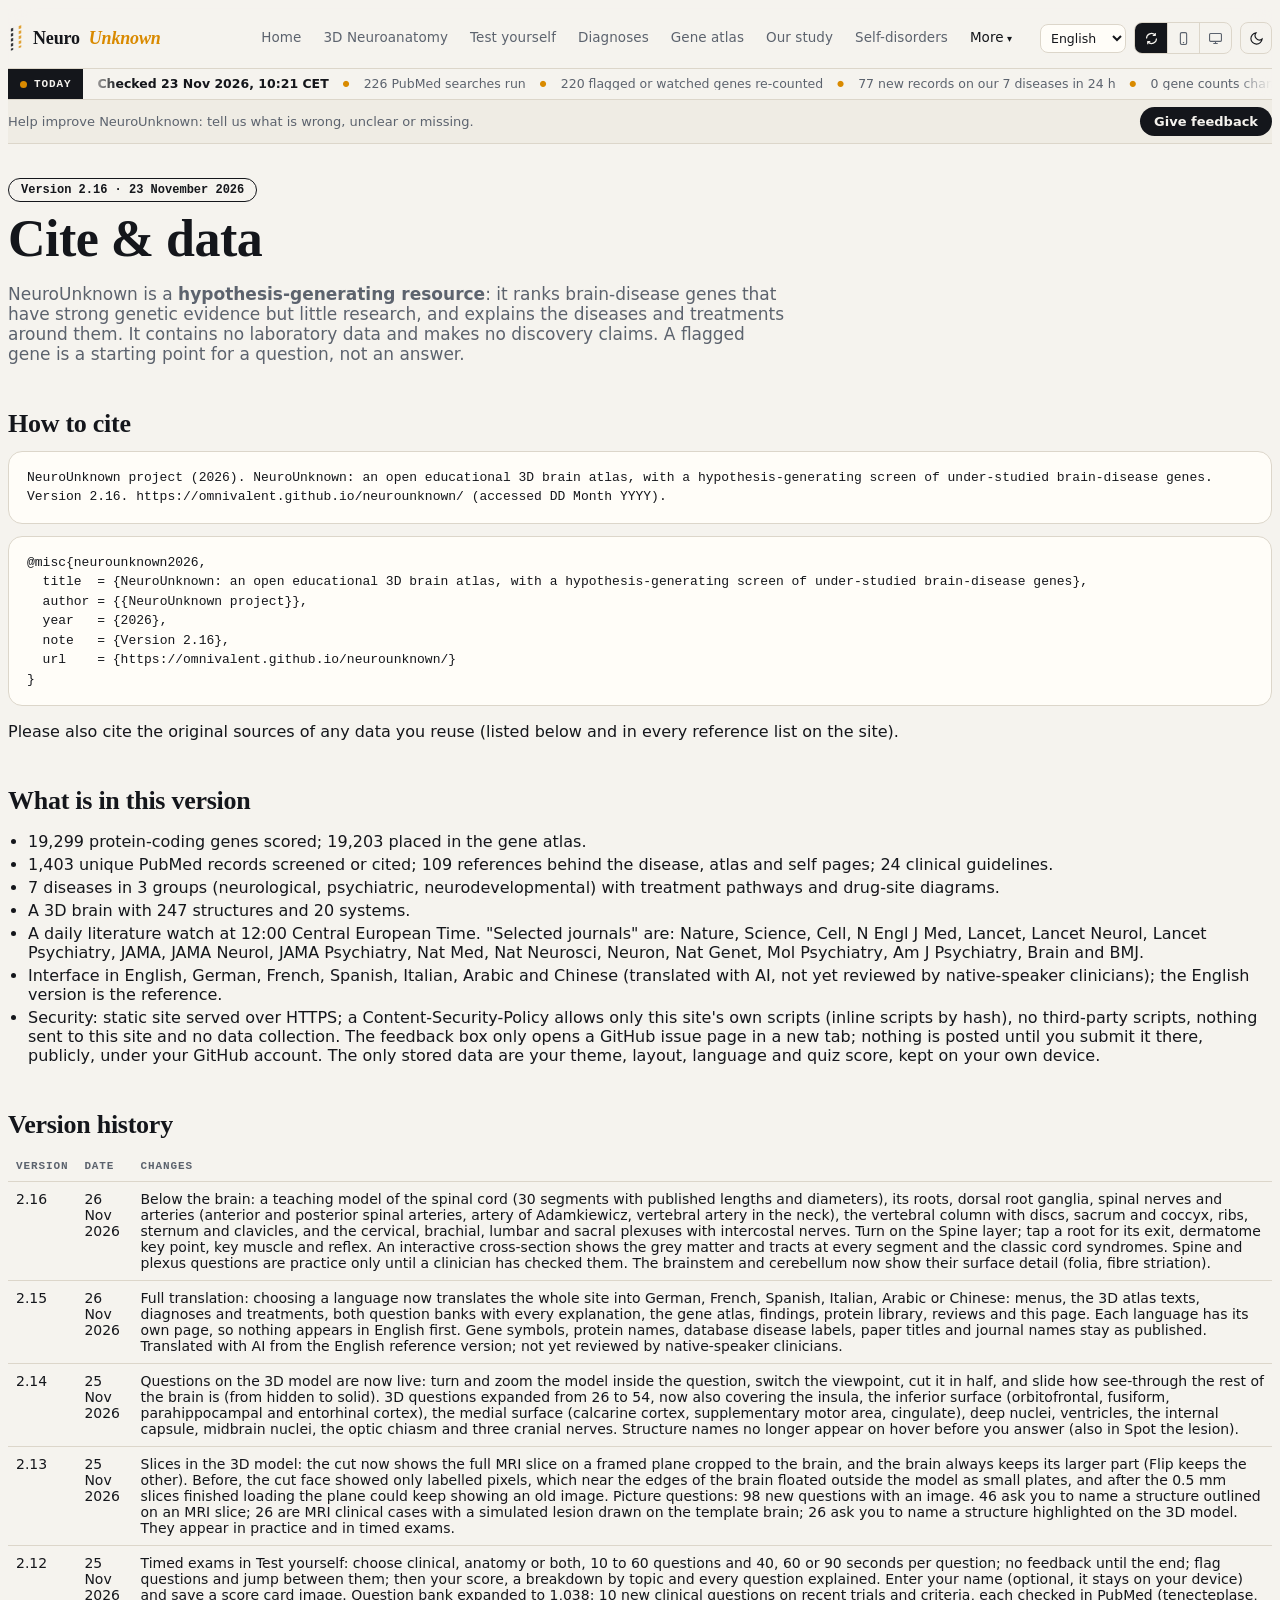
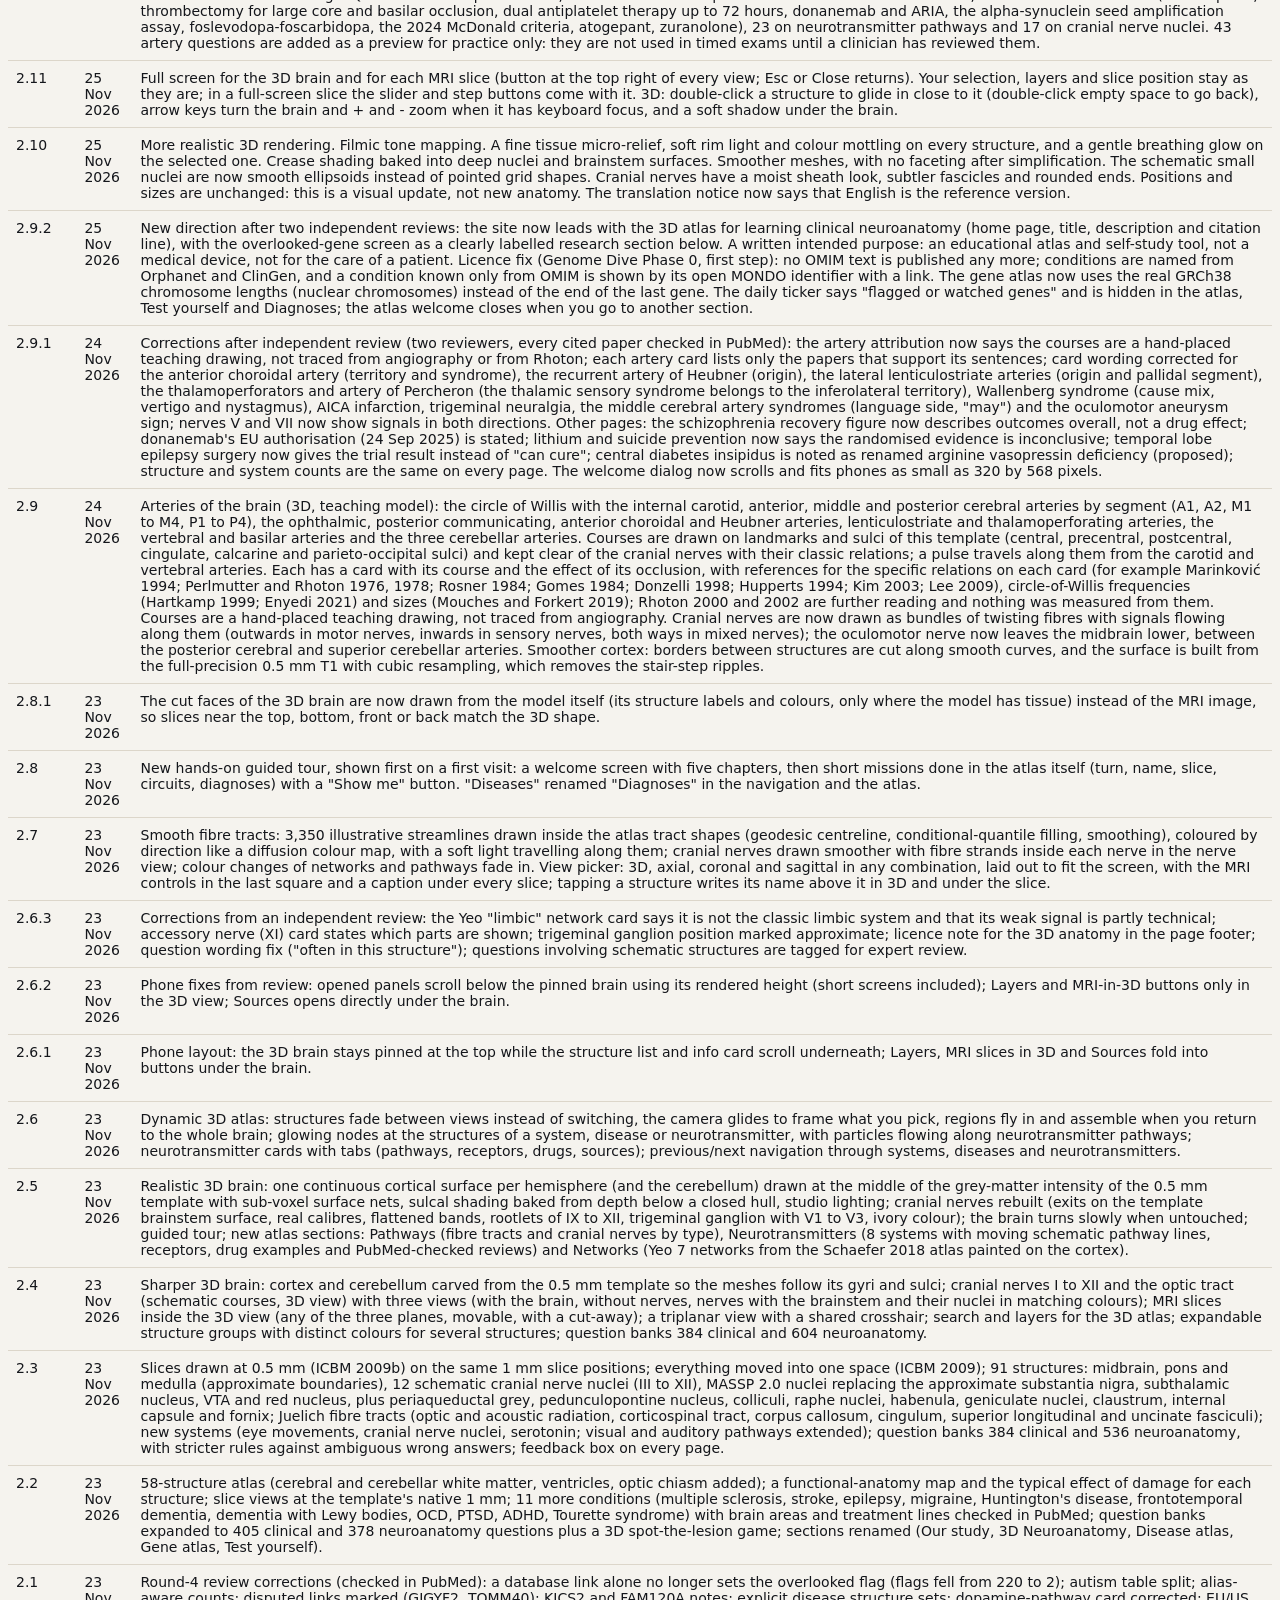
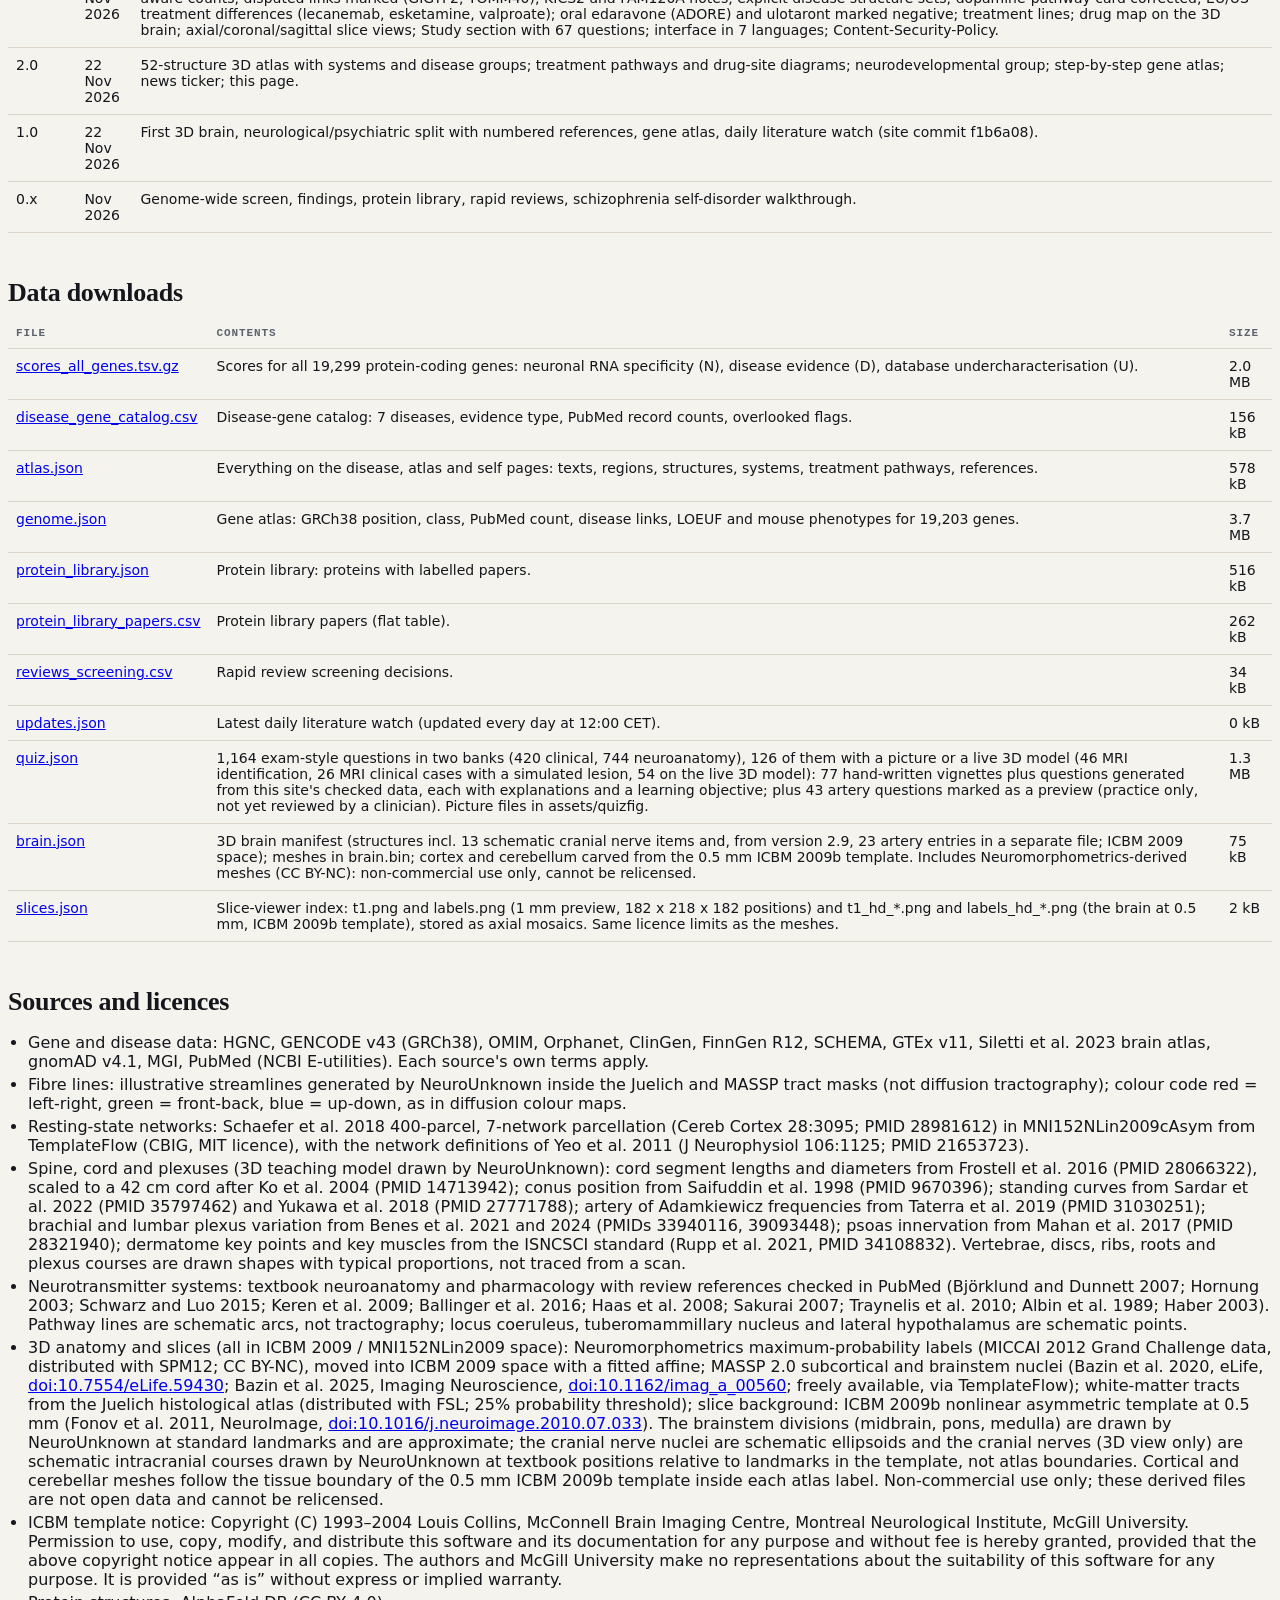
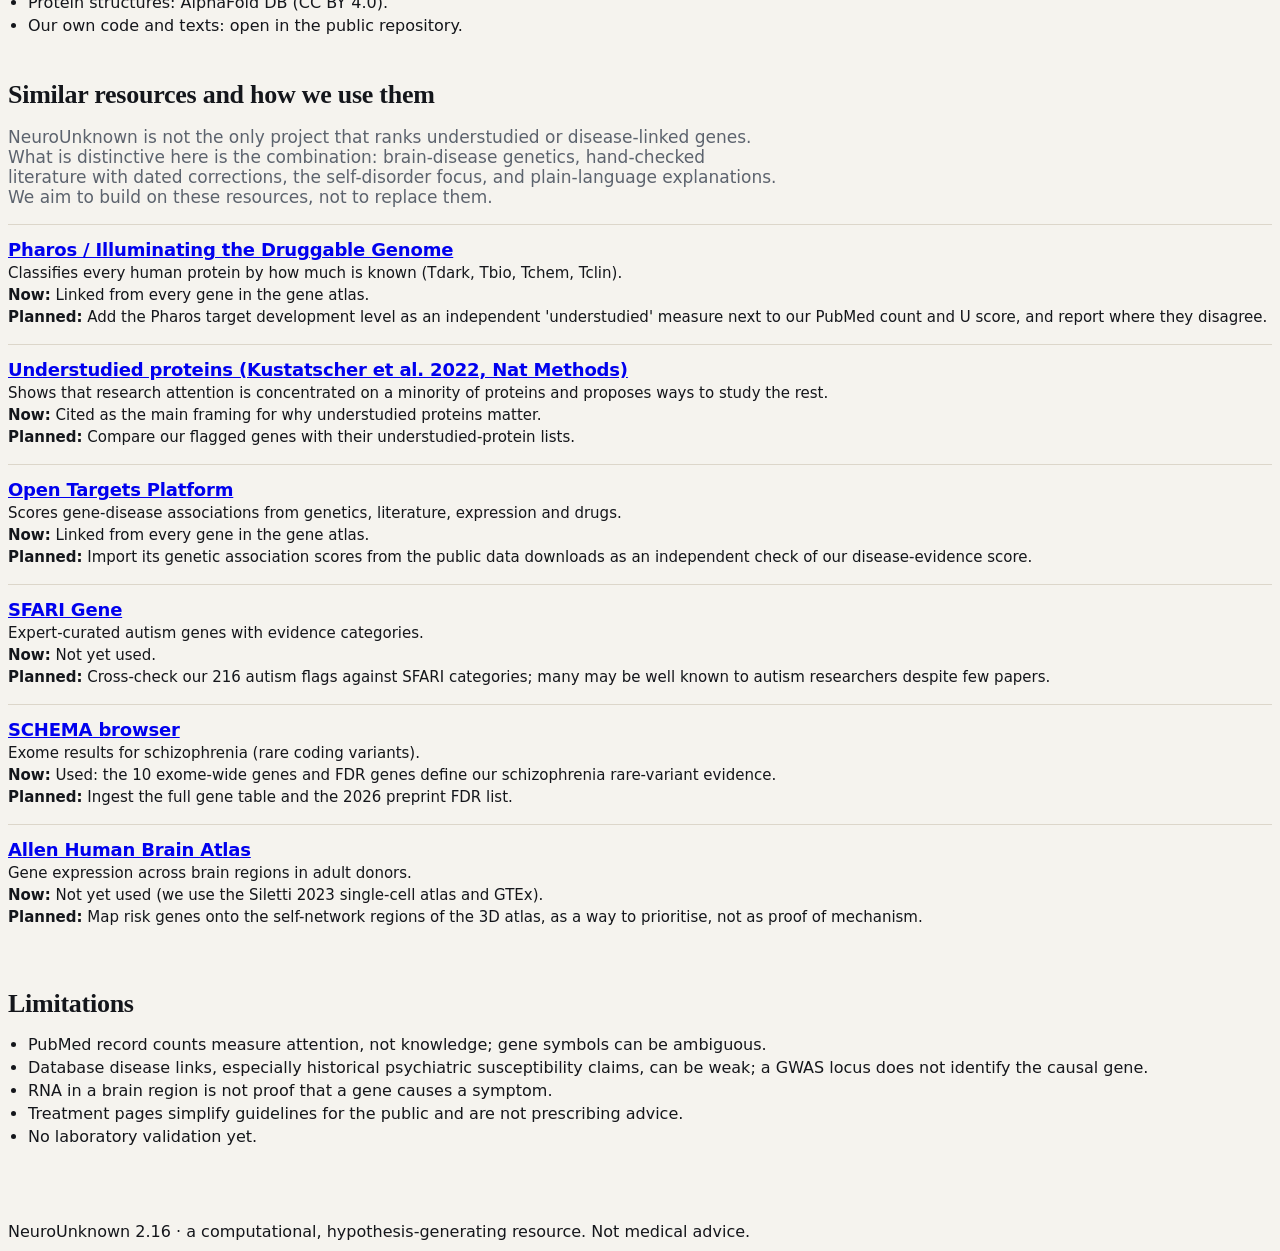
==== cite.html @ f51cad3d "v2.16: spine, cord, roots, plexuses and spinal arteries (teaching model); cord cross-section with sy" ====
<!DOCTYPE html>
<html lang="en"><head><meta charset="utf-8">
<meta http-equiv="Content-Security-Policy" content="default-src 'self'; script-src 'self' 'sha256-7PnjrRWuYQiF4g9ni999CuoT4I1fvy2MnAIzaz9/LTA=' 'sha256-ncgtooppzI/LR7jwjIsdbW2pnDPwsumB0RebNmvJ0pU='; style-src 'self' 'unsafe-inline' https://fonts.googleapis.com; font-src 'self' https://fonts.gstatic.com data:; img-src 'self' data: blob:; connect-src 'self'; object-src 'none'; base-uri 'self'; form-action 'none'; worker-src 'self' blob:"><meta name="viewport" content="width=device-width, initial-scale=1, viewport-fit=cover">
<title>Cite &amp; data — NeuroUnknown</title>
<meta name="description" content="How to cite NeuroUnknown, version history, data downloads and sources.">
<style>
.cite main{padding:34px 0 60px}
.cite h1{font:600 clamp(34px,5vw,52px)/1.05 var(--serif);margin:10px 0 12px}
.cite h2{font:600 26px/1.2 var(--serif);margin:44px 0 10px}
.cite .lede{max-width:72ch;color:var(--muted);font-size:17px}
.cite .box{border:1px solid var(--line);border-radius:14px;background:var(--surface);padding:16px 18px;margin:12px 0}
.cite pre{white-space:pre-wrap;word-break:break-word;font:500 13px/1.5 var(--mono);margin:0}
.cite table{width:100%;border-collapse:collapse;font-size:14px}
.cite td,.cite th{border-bottom:1px solid var(--line);padding:9px 8px;text-align:left;vertical-align:top}
.cite th{font:600 11px var(--mono);text-transform:uppercase;letter-spacing:.08em;color:var(--muted)}
.cite .tw{overflow-x:auto}
.cite .res{border-top:1px solid var(--line);padding:14px 0}.cite .res h3{font:600 18px var(--sans);margin:0 0 4px}.cite .res p{margin:4px 0;font-size:15px}
.cite .ver{display:inline-block;font:700 12px var(--mono);border:1px solid var(--ink);border-radius:999px;padding:4px 12px}
.cite ul{padding-left:20px}.cite li{margin:4px 0}
</style>
<script>
(function(){var d=document.documentElement,t=null,l=null;
 try{t=localStorage.getItem('nu-theme');l=localStorage.getItem('nu-layout');}catch(e){}
 if(t!=='light'&&t!=='dark'){t=(window.matchMedia&&matchMedia('(prefers-color-scheme: dark)').matches)?'dark':'light';}
 d.setAttribute('data-theme',t);
 if(l!=='phone'&&l!=='desktop') l='auto';
 d.setAttribute('data-layout-pref',l);
 var narrow=Math.min(screen.width||9999,window.innerWidth||9999)<=820;
 var eff=l==='auto'?(narrow?'phone':'desktop'):l;
 d.setAttribute('data-layout',eff);
 if(l==='phone'&&!narrow) d.classList.add('frame');
 if(l==='desktop'&&narrow){var m=document.querySelector('meta[name=viewport]'); if(m) m.setAttribute('content','width=1240');}
 var g=null,pl=d.getAttribute('data-page-lang');try{g=localStorage.getItem('nu-lang');}catch(e){}
 if(!/^(de|fr|es|it|ar|zh)$/.test(g||''))g='en';
 if(pl==='en'&&g!=='en'){location.replace('index.'+g+'.html'+location.hash);}
 var L=pl||g; if(L!=='en'){d.classList.add('i18n-wait');d.lang=L==='zh'?'zh-Hans':L;d.dir=L==='ar'?'rtl':'ltr';}
})();
</script>
<meta name="color-scheme" content="light dark">
<meta name="referrer" content="strict-origin-when-cross-origin">
<link rel="preconnect" href="https://fonts.googleapis.com"><link rel="preconnect" href="https://fonts.gstatic.com" crossorigin><link rel="stylesheet" href="https://fonts.googleapis.com/css2?family=Fraunces:opsz,wght@9..144,400;9..144,600;9..144,700&family=Inter:wght@400;500;600;700&family=JetBrains+Mono:wght@400;600&display=swap">
<link rel="stylesheet" href="assets/css/site.css">
<script src="assets/js/i18n.js" defer></script>
<link rel="icon" href="data:image/svg+xml,%3Csvg xmlns=%27http://www.w3.org/2000/svg%27 viewBox=%270 0 32 32%27%3E%3Crect width=%2732%27 height=%2732%27 rx=%276%27 fill=%27%2314161b%27/%3E%3Cpath d=%27M10 5c0 8 12 14 12 22M22 5c0 8-12 14-12 22%27 stroke=%27%23f5b544%27 stroke-width=%272.6%27 fill=%27none%27/%3E%3C/svg%3E">
</head>
<body class="cite">
<header class="site"><div class="wrap hdr">
 <a class="brand notranslate" href="index.html#/"><i class="mark" aria-hidden="true"></i>Neuro<span>Unknown</span></a>
 <nav class="mainnav" aria-label="Site"><a href="index.html#/" data-nav="Home">Home</a><a href="index.html#/atlas" data-nav="3D Neuroanatomy">3D Neuroanatomy</a><a href="index.html#/study" data-nav="Test yourself">Test yourself</a><a href="index.html#/diseases" data-nav="Diagnoses">Diagnoses</a><a href="index.html#/genome" data-nav="Gene atlas">Gene atlas</a><a href="index.html#/screen" data-nav="Our study">Our study</a><a href="index.html#/self" data-nav="Self-disorders">Self-disorders</a></nav><details class="more"><summary data-nav="More" aria-current="page">More</summary><div class="more-menu"><a href="findings.html" data-nav="Findings">Findings</a><a href="library.html" data-nav="Library">Library</a><a href="reviews.html" data-nav="Reviews">Reviews</a><a href="cite.html" data-nav="Cite & data" aria-current="page">Cite & data</a></div></details>
 <div class="hdr-tools"><div class="layout-seg" role="group" aria-label="Page layout"><button type="button" data-layout-set="auto" title="Layout: auto" aria-label="Layout: auto"><svg viewBox="0 0 24 24" width="15" height="15" fill="none" stroke="currentColor" stroke-width="1.8" aria-hidden="true"><path d="M4 12a8 8 0 0 1 13.7-5.6M20 12a8 8 0 0 1-13.7 5.6"/><path d="M18 3v4h-4M6 21v-4h4"/></svg></button><button type="button" data-layout-set="phone" title="Layout: phone" aria-label="Layout: phone"><svg viewBox="0 0 24 24" width="15" height="15" fill="none" stroke="currentColor" stroke-width="1.8" aria-hidden="true"><rect x="7" y="2.5" width="10" height="19" rx="2.2"/><path d="M11 18.5h2"/></svg></button><button type="button" data-layout-set="desktop" title="Layout: desktop" aria-label="Layout: desktop"><svg viewBox="0 0 24 24" width="15" height="15" fill="none" stroke="currentColor" stroke-width="1.8" aria-hidden="true"><rect x="2.5" y="4" width="19" height="12.5" rx="1.6"/><path d="M8.5 20h7M12 16.5V20"/></svg></button></div><button class="theme-btn" id="themeBtn" type="button" aria-label="Switch theme"></button></div>
</div><div class="ticker" id="nuTicker"><a class="tk-live" href="index.html#/">Today</a><div class="tk-track"><div class="tk-run" id="nuTickerRun">Daily literature watch: every day at 12:00 Central European Time we re-check PubMed for our genes and diseases.</div></div></div></header><div class="fb-bar" id="nuFb"><div class="wrap fb-row"><span class="fb-t">Help improve NeuroUnknown: tell us what is wrong, unclear or missing.</span><button type="button" class="fb-btn" id="fbOpen" aria-expanded="false" aria-controls="fbPanel">Give feedback</button></div><div class="wrap fb-panel" id="fbPanel" hidden><label class="fb-l" for="fbText">Your feedback</label><textarea id="fbText" rows="4" maxlength="2000" placeholder="What is wrong, unclear or missing? If something is incorrect, what should it say (with a source if you have one)?"></textarea><div class="fb-sel"><label class="fb-l">How useful is this page? <select id="fbRate"><option value="">Choose</option><option>5 - Very useful</option><option>4 - Useful</option><option>3 - OK</option><option>2 - Not very useful</option><option>1 - Not useful</option></select></label><label class="fb-l">You are (optional) <select id="fbRole"><option value="">Choose</option><option>Medical student</option><option>Physician</option><option>Researcher</option><option>Other student</option><option>Patient or family member</option><option>Other</option></select></label></div><p class="fb-note">Your feedback opens as a <b>public</b> GitHub issue (a free GitHub account is needed); you can review it before posting. Please do not include personal, health or patient information.</p><div class="fb-act"><button type="button" class="fb-btn" id="fbSend">Continue on GitHub &rarr;</button><button type="button" class="fb-x" id="fbCancel">Cancel</button></div></div></div>
<main class="wrap">
<span class="ver">Version 2.16 &middot; 23 November 2026</span>
<h1>Cite &amp; data</h1>
<p class="lede">NeuroUnknown is a <b>hypothesis-generating resource</b>: it ranks brain-disease genes that have strong genetic evidence but little research, and explains the diseases and treatments around them. It contains no laboratory data and makes no discovery claims. A flagged gene is a starting point for a question, not an answer.</p>

<h2>How to cite</h2>
<div class="box"><pre>NeuroUnknown project (2026). NeuroUnknown: an open educational 3D brain atlas, with a hypothesis-generating screen of under-studied brain-disease genes. Version 2.16. https://omnivalent.github.io/neurounknown/ (accessed DD Month YYYY).</pre></div>
<div class="box"><pre>@misc{neurounknown2026,
  title  = {NeuroUnknown: an open educational 3D brain atlas, with a hypothesis-generating screen of under-studied brain-disease genes},
  author = {{NeuroUnknown project}},
  year   = {2026},
  note   = {Version 2.16},
  url    = {https://omnivalent.github.io/neurounknown/}
}</pre></div>
<p>Please also cite the original sources of any data you reuse (listed below and in every reference list on the site).</p>

<h2>What is in this version</h2>
<ul>
<li>19,299 protein-coding genes scored; 19,203 placed in the gene atlas.</li>
<li>1,403 unique PubMed records screened or cited; 109 references behind the disease, atlas and self pages; 24 clinical guidelines.</li>
<li>7 diseases in 3 groups (neurological, psychiatric, neurodevelopmental) with treatment pathways and drug-site diagrams.</li>
<li>A 3D brain with 247 structures and 20 systems.</li>
<li>A daily literature watch at 12:00 Central European Time. "Selected journals" are: Nature, Science, Cell, N Engl J Med, Lancet, Lancet Neurol, Lancet Psychiatry, JAMA, JAMA Neurol, JAMA Psychiatry, Nat Med, Nat Neurosci, Neuron, Nat Genet, Mol Psychiatry, Am J Psychiatry, Brain and BMJ.</li>
<li>Interface in English, German, French, Spanish, Italian, Arabic and Chinese (translated with AI, not yet reviewed by native-speaker clinicians); the English version is the reference.</li>
<li>Security: static site served over HTTPS; a Content-Security-Policy allows only this site's own scripts (inline scripts by hash), no third-party scripts, nothing sent to this site and no data collection. The feedback box only opens a GitHub issue page in a new tab; nothing is posted until you submit it there, publicly, under your GitHub account. The only stored data are your theme, layout, language and quiz score, kept on your own device.</li>
</ul>

<h2>Version history</h2>
<div class="tw"><table><tr><th>Version</th><th>Date</th><th>Changes</th></tr>
<tr><td>2.16</td><td>26 Nov 2026</td><td>Below the brain: a teaching model of the spinal cord (30 segments with published lengths and diameters), its roots, dorsal root ganglia, spinal nerves and arteries (anterior and posterior spinal arteries, artery of Adamkiewicz, vertebral artery in the neck), the vertebral column with discs, sacrum and coccyx, ribs, sternum and clavicles, and the cervical, brachial, lumbar and sacral plexuses with intercostal nerves. Turn on the Spine layer; tap a root for its exit, dermatome key point, key muscle and reflex. An interactive cross-section shows the grey matter and tracts at every segment and the classic cord syndromes. Spine and plexus questions are practice only until a clinician has checked them. The brainstem and cerebellum now show their surface detail (folia, fibre striation).</td></tr>
<tr><td>2.15</td><td>26 Nov 2026</td><td>Full translation: choosing a language now translates the whole site into German, French, Spanish, Italian, Arabic or Chinese: menus, the 3D atlas texts, diagnoses and treatments, both question banks with every explanation, the gene atlas, findings, protein library, reviews and this page. Each language has its own page, so nothing appears in English first. Gene symbols, protein names, database disease labels, paper titles and journal names stay as published. Translated with AI from the English reference version; not yet reviewed by native-speaker clinicians.</td></tr>
<tr><td>2.14</td><td>25 Nov 2026</td><td>Questions on the 3D model are now live: turn and zoom the model inside the question, switch the viewpoint, cut it in half, and slide how see-through the rest of the brain is (from hidden to solid). 3D questions expanded from 26 to 54, now also covering the insula, the inferior surface (orbitofrontal, fusiform, parahippocampal and entorhinal cortex), the medial surface (calcarine cortex, supplementary motor area, cingulate), deep nuclei, ventricles, the internal capsule, midbrain nuclei, the optic chiasm and three cranial nerves. Structure names no longer appear on hover before you answer (also in Spot the lesion).</td></tr>
<tr><td>2.13</td><td>25 Nov 2026</td><td>Slices in the 3D model: the cut now shows the full MRI slice on a framed plane cropped to the brain, and the brain always keeps its larger part (Flip keeps the other). Before, the cut face showed only labelled pixels, which near the edges of the brain floated outside the model as small plates, and after the 0.5 mm slices finished loading the plane could keep showing an old image. Picture questions: 98 new questions with an image. 46 ask you to name a structure outlined on an MRI slice; 26 are MRI clinical cases with a simulated lesion drawn on the template brain; 26 ask you to name a structure highlighted on the 3D model. They appear in practice and in timed exams.</td></tr>
<tr><td>2.12</td><td>25 Nov 2026</td><td>Timed exams in Test yourself: choose clinical, anatomy or both, 10 to 60 questions and 40, 60 or 90 seconds per question; no feedback until the end; flag questions and jump between them; then your score, a breakdown by topic and every question explained. Enter your name (optional, it stays on your device) and save a score card image. Question bank expanded to 1,038: 10 new clinical questions on recent trials and criteria, each checked in PubMed (tenecteplase, thrombectomy for large core and basilar occlusion, dual antiplatelet therapy up to 72 hours, donanemab and ARIA, the alpha-synuclein seed amplification assay, foslevodopa-foscarbidopa, the 2024 McDonald criteria, atogepant, zuranolone), 23 on neurotransmitter pathways and 17 on cranial nerve nuclei. 43 artery questions are added as a preview for practice only: they are not used in timed exams until a clinician has reviewed them.</td></tr>
<tr><td>2.11</td><td>25 Nov 2026</td><td>Full screen for the 3D brain and for each MRI slice (button at the top right of every view; Esc or Close returns). Your selection, layers and slice position stay as they are; in a full-screen slice the slider and step buttons come with it. 3D: double-click a structure to glide in close to it (double-click empty space to go back), arrow keys turn the brain and + and - zoom when it has keyboard focus, and a soft shadow under the brain.</td></tr>
<tr><td>2.10</td><td>25 Nov 2026</td><td>More realistic 3D rendering. Filmic tone mapping. A fine tissue micro-relief, soft rim light and colour mottling on every structure, and a gentle breathing glow on the selected one. Crease shading baked into deep nuclei and brainstem surfaces. Smoother meshes, with no faceting after simplification. The schematic small nuclei are now smooth ellipsoids instead of pointed grid shapes. Cranial nerves have a moist sheath look, subtler fascicles and rounded ends. Positions and sizes are unchanged: this is a visual update, not new anatomy. The translation notice now says that English is the reference version.</td></tr>
<tr><td>2.9.2</td><td>25 Nov 2026</td><td>New direction after two independent reviews: the site now leads with the 3D atlas for learning clinical neuroanatomy (home page, title, description and citation line), with the overlooked-gene screen as a clearly labelled research section below. A written intended purpose: an educational atlas and self-study tool, not a medical device, not for the care of a patient. Licence fix (Genome Dive Phase 0, first step): no OMIM text is published any more; conditions are named from Orphanet and ClinGen, and a condition known only from OMIM is shown by its open MONDO identifier with a link. The gene atlas now uses the real GRCh38 chromosome lengths (nuclear chromosomes) instead of the end of the last gene. The daily ticker says "flagged or watched genes" and is hidden in the atlas, Test yourself and Diagnoses; the atlas welcome closes when you go to another section.</td></tr>
<tr><td>2.9.1</td><td>24 Nov 2026</td><td>Corrections after independent review (two reviewers, every cited paper checked in PubMed): the artery attribution now says the courses are a hand-placed teaching drawing, not traced from angiography or from Rhoton; each artery card lists only the papers that support its sentences; card wording corrected for the anterior choroidal artery (territory and syndrome), the recurrent artery of Heubner (origin), the lateral lenticulostriate arteries (origin and pallidal segment), the thalamoperforators and artery of Percheron (the thalamic sensory syndrome belongs to the inferolateral territory), Wallenberg syndrome (cause mix, vertigo and nystagmus), AICA infarction, trigeminal neuralgia, the middle cerebral artery syndromes (language side, "may") and the oculomotor aneurysm sign; nerves V and VII now show signals in both directions. Other pages: the schizophrenia recovery figure now describes outcomes overall, not a drug effect; donanemab's EU authorisation (24 Sep 2025) is stated; lithium and suicide prevention now says the randomised evidence is inconclusive; temporal lobe epilepsy surgery now gives the trial result instead of "can cure"; central diabetes insipidus is noted as renamed arginine vasopressin deficiency (proposed); structure and system counts are the same on every page. The welcome dialog now scrolls and fits phones as small as 320 by 568 pixels.</td></tr>
<tr><td>2.9</td><td>24 Nov 2026</td><td>Arteries of the brain (3D, teaching model): the circle of Willis with the internal carotid, anterior, middle and posterior cerebral arteries by segment (A1, A2, M1 to M4, P1 to P4), the ophthalmic, posterior communicating, anterior choroidal and Heubner arteries, lenticulostriate and thalamoperforating arteries, the vertebral and basilar arteries and the three cerebellar arteries. Courses are drawn on landmarks and sulci of this template (central, precentral, postcentral, cingulate, calcarine and parieto-occipital sulci) and kept clear of the cranial nerves with their classic relations; a pulse travels along them from the carotid and vertebral arteries. Each has a card with its course and the effect of its occlusion, with references for the specific relations on each card (for example Marinković 1994; Perlmutter and Rhoton 1976, 1978; Rosner 1984; Gomes 1984; Donzelli 1998; Hupperts 1994; Kim 2003; Lee 2009), circle-of-Willis frequencies (Hartkamp 1999; Enyedi 2021) and sizes (Mouches and Forkert 2019); Rhoton 2000 and 2002 are further reading and nothing was measured from them. Courses are a hand-placed teaching drawing, not traced from angiography. Cranial nerves are now drawn as bundles of twisting fibres with signals flowing along them (outwards in motor nerves, inwards in sensory nerves, both ways in mixed nerves); the oculomotor nerve now leaves the midbrain lower, between the posterior cerebral and superior cerebellar arteries. Smoother cortex: borders between structures are cut along smooth curves, and the surface is built from the full-precision 0.5 mm T1 with cubic resampling, which removes the stair-step ripples.</td></tr>
<tr><td>2.8.1</td><td>23 Nov 2026</td><td>The cut faces of the 3D brain are now drawn from the model itself (its structure labels and colours, only where the model has tissue) instead of the MRI image, so slices near the top, bottom, front or back match the 3D shape.</td></tr>
<tr><td>2.8</td><td>23 Nov 2026</td><td>New hands-on guided tour, shown first on a first visit: a welcome screen with five chapters, then short missions done in the atlas itself (turn, name, slice, circuits, diagnoses) with a "Show me" button. "Diseases" renamed "Diagnoses" in the navigation and the atlas.</td></tr>
<tr><td>2.7</td><td>23 Nov 2026</td><td>Smooth fibre tracts: 3,350 illustrative streamlines drawn inside the atlas tract shapes (geodesic centreline, conditional-quantile filling, smoothing), coloured by direction like a diffusion colour map, with a soft light travelling along them; cranial nerves drawn smoother with fibre strands inside each nerve in the nerve view; colour changes of networks and pathways fade in. View picker: 3D, axial, coronal and sagittal in any combination, laid out to fit the screen, with the MRI controls in the last square and a caption under every slice; tapping a structure writes its name above it in 3D and under the slice.</td></tr>
<tr><td>2.6.3</td><td>23 Nov 2026</td><td>Corrections from an independent review: the Yeo "limbic" network card says it is not the classic limbic system and that its weak signal is partly technical; accessory nerve (XI) card states which parts are shown; trigeminal ganglion position marked approximate; licence note for the 3D anatomy in the page footer; question wording fix ("often in this structure"); questions involving schematic structures are tagged for expert review.</td></tr>
<tr><td>2.6.2</td><td>23 Nov 2026</td><td>Phone fixes from review: opened panels scroll below the pinned brain using its rendered height (short screens included); Layers and MRI-in-3D buttons only in the 3D view; Sources opens directly under the brain.</td></tr>
<tr><td>2.6.1</td><td>23 Nov 2026</td><td>Phone layout: the 3D brain stays pinned at the top while the structure list and info card scroll underneath; Layers, MRI slices in 3D and Sources fold into buttons under the brain.</td></tr>
<tr><td>2.6</td><td>23 Nov 2026</td><td>Dynamic 3D atlas: structures fade between views instead of switching, the camera glides to frame what you pick, regions fly in and assemble when you return to the whole brain; glowing nodes at the structures of a system, disease or neurotransmitter, with particles flowing along neurotransmitter pathways; neurotransmitter cards with tabs (pathways, receptors, drugs, sources); previous/next navigation through systems, diseases and neurotransmitters.</td></tr>
<tr><td>2.5</td><td>23 Nov 2026</td><td>Realistic 3D brain: one continuous cortical surface per hemisphere (and the cerebellum) drawn at the middle of the grey-matter intensity of the 0.5 mm template with sub-voxel surface nets, sulcal shading baked from depth below a closed hull, studio lighting; cranial nerves rebuilt (exits on the template brainstem surface, real calibres, flattened bands, rootlets of IX to XII, trigeminal ganglion with V1 to V3, ivory colour); the brain turns slowly when untouched; guided tour; new atlas sections: Pathways (fibre tracts and cranial nerves by type), Neurotransmitters (8 systems with moving schematic pathway lines, receptors, drug examples and PubMed-checked reviews) and Networks (Yeo 7 networks from the Schaefer 2018 atlas painted on the cortex).</td></tr>
<tr><td>2.4</td><td>23 Nov 2026</td><td>Sharper 3D brain: cortex and cerebellum carved from the 0.5 mm template so the meshes follow its gyri and sulci; cranial nerves I to XII and the optic tract (schematic courses, 3D view) with three views (with the brain, without nerves, nerves with the brainstem and their nuclei in matching colours); MRI slices inside the 3D view (any of the three planes, movable, with a cut-away); a triplanar view with a shared crosshair; search and layers for the 3D atlas; expandable structure groups with distinct colours for several structures; question banks 384 clinical and 604 neuroanatomy.</td></tr>
<tr><td>2.3</td><td>23 Nov 2026</td><td>Slices drawn at 0.5 mm (ICBM 2009b) on the same 1 mm slice positions; everything moved into one space (ICBM 2009); 91 structures: midbrain, pons and medulla (approximate boundaries), 12 schematic cranial nerve nuclei (III to XII), MASSP 2.0 nuclei replacing the approximate substantia nigra, subthalamic nucleus, VTA and red nucleus, plus periaqueductal grey, pedunculopontine nucleus, colliculi, raphe nuclei, habenula, geniculate nuclei, claustrum, internal capsule and fornix; Juelich fibre tracts (optic and acoustic radiation, corticospinal tract, corpus callosum, cingulum, superior longitudinal and uncinate fasciculi); new systems (eye movements, cranial nerve nuclei, serotonin; visual and auditory pathways extended); question banks 384 clinical and 536 neuroanatomy, with stricter rules against ambiguous wrong answers; feedback box on every page.</td></tr>
<tr><td>2.2</td><td>23 Nov 2026</td><td>58-structure atlas (cerebral and cerebellar white matter, ventricles, optic chiasm added); a functional-anatomy map and the typical effect of damage for each structure; slice views at the template's native 1 mm; 11 more conditions (multiple sclerosis, stroke, epilepsy, migraine, Huntington's disease, frontotemporal dementia, dementia with Lewy bodies, OCD, PTSD, ADHD, Tourette syndrome) with brain areas and treatment lines checked in PubMed; question banks expanded to 405 clinical and 378 neuroanatomy questions plus a 3D spot-the-lesion game; sections renamed (Our study, 3D Neuroanatomy, Disease atlas, Gene atlas, Test yourself).</td></tr>
<tr><td>2.1</td><td>23 Nov 2026</td><td>Round-4 review corrections (checked in PubMed): a database link alone no longer sets the overlooked flag (flags fell from 220 to 2); autism table split; alias-aware counts; disputed links marked (GIGYF2, TOMM40); KICS2 and FAM120A notes; explicit disease structure sets; dopamine-pathway card corrected; EU/US treatment differences (lecanemab, esketamine, valproate); oral edaravone (ADORE) and ulotaront marked negative; treatment lines; drug map on the 3D brain; axial/coronal/sagittal slice views; Study section with 67 questions; interface in 7 languages; Content-Security-Policy.</td></tr>
<tr><td>2.0</td><td>22 Nov 2026</td><td>52-structure 3D atlas with systems and disease groups; treatment pathways and drug-site diagrams; neurodevelopmental group; step-by-step gene atlas; news ticker; this page.</td></tr>
<tr><td>1.0</td><td>22 Nov 2026</td><td>First 3D brain, neurological/psychiatric split with numbered references, gene atlas, daily literature watch (site commit f1b6a08).</td></tr>
<tr><td>0.x</td><td>Nov 2026</td><td>Genome-wide screen, findings, protein library, rapid reviews, schizophrenia self-disorder walkthrough.</td></tr></table></div>

<h2>Data downloads</h2>
<div class="tw"><table><tr><th>File</th><th>Contents</th><th>Size</th></tr><tr><td><a href="assets/data/scores_all_genes.tsv.gz" download>scores_all_genes.tsv.gz</a></td><td>Scores for all 19,299 protein-coding genes: neuronal RNA specificity (N), disease evidence (D), database undercharacterisation (U).</td><td class="mono">2.0 MB</td></tr><tr><td><a href="assets/data/disease_gene_catalog.csv" download>disease_gene_catalog.csv</a></td><td>Disease-gene catalog: 7 diseases, evidence type, PubMed record counts, overlooked flags.</td><td class="mono">156 kB</td></tr><tr><td><a href="assets/data/atlas.json" download>atlas.json</a></td><td>Everything on the disease, atlas and self pages: texts, regions, structures, systems, treatment pathways, references.</td><td class="mono">578 kB</td></tr><tr><td><a href="assets/data/genome.json" download>genome.json</a></td><td>Gene atlas: GRCh38 position, class, PubMed count, disease links, LOEUF and mouse phenotypes for 19,203 genes.</td><td class="mono">3.7 MB</td></tr><tr><td><a href="assets/data/protein_library.json" download>protein_library.json</a></td><td>Protein library: proteins with labelled papers.</td><td class="mono">516 kB</td></tr><tr><td><a href="assets/data/protein_library_papers.csv" download>protein_library_papers.csv</a></td><td>Protein library papers (flat table).</td><td class="mono">262 kB</td></tr><tr><td><a href="assets/data/reviews_screening.csv" download>reviews_screening.csv</a></td><td>Rapid review screening decisions.</td><td class="mono">34 kB</td></tr><tr><td><a href="assets/data/updates.json" download>updates.json</a></td><td>Latest daily literature watch (updated every day at 12:00 CET).</td><td class="mono">0 kB</td></tr><tr><td><a href="assets/data/quiz.json" download>quiz.json</a></td><td>1,164 exam-style questions in two banks (420 clinical, 744 neuroanatomy), 126 of them with a picture or a live 3D model (46 MRI identification, 26 MRI clinical cases with a simulated lesion, 54 on the live 3D model): 77 hand-written vignettes plus questions generated from this site's checked data, each with explanations and a learning objective; plus 43 artery questions marked as a preview (practice only, not yet reviewed by a clinician). Picture files in assets/quizfig.</td><td class="mono">1.3 MB</td></tr><tr><td><a href="assets/brain3d/brain.json" download>brain.json</a></td><td>3D brain manifest (structures incl. 13 schematic cranial nerve items and, from version 2.9, 23 artery entries in a separate file; ICBM 2009 space); meshes in brain.bin; cortex and cerebellum carved from the 0.5 mm ICBM 2009b template. Includes Neuromorphometrics-derived meshes (CC BY-NC): non-commercial use only, cannot be relicensed.</td><td class="mono">75 kB</td></tr><tr><td><a href="assets/brain3d/slices.json" download>slices.json</a></td><td>Slice-viewer index: t1.png and labels.png (1 mm preview, 182 x 218 x 182 positions) and t1_hd_*.png and labels_hd_*.png (the brain at 0.5 mm, ICBM 2009b template), stored as axial mosaics. Same licence limits as the meshes.</td><td class="mono">2 kB</td></tr></table></div>

<h2>Sources and licences</h2>
<ul>
<li>Gene and disease data: HGNC, GENCODE v43 (GRCh38), OMIM, Orphanet, ClinGen, FinnGen R12, SCHEMA, GTEx v11, Siletti et al. 2023 brain atlas, gnomAD v4.1, MGI, PubMed (NCBI E-utilities). Each source's own terms apply.</li>
<li>Fibre lines: illustrative streamlines generated by NeuroUnknown inside the Juelich and MASSP tract masks (not diffusion tractography); colour code red = left-right, green = front-back, blue = up-down, as in diffusion colour maps.</li>
<li>Resting-state networks: Schaefer et al. 2018 400-parcel, 7-network parcellation (Cereb Cortex 28:3095; PMID 28981612) in MNI152NLin2009cAsym from TemplateFlow (CBIG, MIT licence), with the network definitions of Yeo et al. 2011 (J Neurophysiol 106:1125; PMID 21653723).</li>
<li>Spine, cord and plexuses (3D teaching model drawn by NeuroUnknown): cord segment lengths and diameters from Frostell et al. 2016 (PMID 28066322), scaled to a 42 cm cord after Ko et al. 2004 (PMID 14713942); conus position from Saifuddin et al. 1998 (PMID 9670396); standing curves from Sardar et al. 2022 (PMID 35797462) and Yukawa et al. 2018 (PMID 27771788); artery of Adamkiewicz frequencies from Taterra et al. 2019 (PMID 31030251); brachial and lumbar plexus variation from Benes et al. 2021 and 2024 (PMIDs 33940116, 39093448); psoas innervation from Mahan et al. 2017 (PMID 28321940); dermatome key points and key muscles from the ISNCSCI standard (Rupp et al. 2021, PMID 34108832). Vertebrae, discs, ribs, roots and plexus courses are drawn shapes with typical proportions, not traced from a scan.</li>
<li>Neurotransmitter systems: textbook neuroanatomy and pharmacology with review references checked in PubMed (Björklund and Dunnett 2007; Hornung 2003; Schwarz and Luo 2015; Keren et al. 2009; Ballinger et al. 2016; Haas et al. 2008; Sakurai 2007; Traynelis et al. 2010; Albin et al. 1989; Haber 2003). Pathway lines are schematic arcs, not tractography; locus coeruleus, tuberomammillary nucleus and lateral hypothalamus are schematic points.</li>
<li>3D anatomy and slices (all in ICBM 2009 / MNI152NLin2009 space): Neuromorphometrics maximum-probability labels (MICCAI 2012 Grand Challenge data, distributed with SPM12; CC BY-NC), moved into ICBM 2009 space with a fitted affine; MASSP 2.0 subcortical and brainstem nuclei (Bazin et al. 2020, eLife, <a href="https://doi.org/10.7554/eLife.59430">doi:10.7554/eLife.59430</a>; Bazin et al. 2025, Imaging Neuroscience, <a href="https://doi.org/10.1162/imag_a_00560">doi:10.1162/imag_a_00560</a>; freely available, via TemplateFlow); white-matter tracts from the Juelich histological atlas (distributed with FSL; 25% probability threshold); slice background: ICBM 2009b nonlinear asymmetric template at 0.5 mm (Fonov et al. 2011, NeuroImage, <a href="https://doi.org/10.1016/j.neuroimage.2010.07.033">doi:10.1016/j.neuroimage.2010.07.033</a>). The brainstem divisions (midbrain, pons, medulla) are drawn by NeuroUnknown at standard landmarks and are approximate; the cranial nerve nuclei are schematic ellipsoids and the cranial nerves (3D view only) are schematic intracranial courses drawn by NeuroUnknown at textbook positions relative to landmarks in the template, not atlas boundaries. Cortical and cerebellar meshes follow the tissue boundary of the 0.5 mm ICBM 2009b template inside each atlas label. Non-commercial use only; these derived files are not open data and cannot be relicensed.</li>
<li>ICBM template notice: Copyright (C) 1993&ndash;2004 Louis Collins, McConnell Brain Imaging Centre, Montreal Neurological Institute, McGill University. Permission to use, copy, modify, and distribute this software and its documentation for any purpose and without fee is hereby granted, provided that the above copyright notice appear in all copies. The authors and McGill University make no representations about the suitability of this software for any purpose. It is provided &ldquo;as is&rdquo; without express or implied warranty.</li>
<li>Protein structures: AlphaFold DB (CC BY 4.0).</li>
<li>Our own code and texts: open in the public repository.</li>
</ul>

<h2>Similar resources and how we use them</h2>
<p class="lede">NeuroUnknown is not the only project that ranks understudied or disease-linked genes. What is distinctive here is the combination: brain-disease genetics, hand-checked literature with dated corrections, the self-disorder focus, and plain-language explanations. We aim to build on these resources, not to replace them.</p>
<div class="res"><h3><a href="https://pharos.nih.gov/" target="_blank" rel="noopener">Pharos / Illuminating the Druggable Genome</a></h3><p>Classifies every human protein by how much is known (Tdark, Tbio, Tchem, Tclin).</p><p><b>Now:</b> Linked from every gene in the gene atlas.</p><p><b>Planned:</b> Add the Pharos target development level as an independent 'understudied' measure next to our PubMed count and U score, and report where they disagree.</p></div><div class="res"><h3><a href="https://pubmed.ncbi.nlm.nih.gov/35534633/" target="_blank" rel="noopener">Understudied proteins (Kustatscher et al. 2022, Nat Methods)</a></h3><p>Shows that research attention is concentrated on a minority of proteins and proposes ways to study the rest.</p><p><b>Now:</b> Cited as the main framing for why understudied proteins matter.</p><p><b>Planned:</b> Compare our flagged genes with their understudied-protein lists.</p></div><div class="res"><h3><a href="https://platform.opentargets.org/" target="_blank" rel="noopener">Open Targets Platform</a></h3><p>Scores gene-disease associations from genetics, literature, expression and drugs.</p><p><b>Now:</b> Linked from every gene in the gene atlas.</p><p><b>Planned:</b> Import its genetic association scores from the public data downloads as an independent check of our disease-evidence score.</p></div><div class="res"><h3><a href="https://gene.sfari.org/" target="_blank" rel="noopener">SFARI Gene</a></h3><p>Expert-curated autism genes with evidence categories.</p><p><b>Now:</b> Not yet used.</p><p><b>Planned:</b> Cross-check our 216 autism flags against SFARI categories; many may be well known to autism researchers despite few papers.</p></div><div class="res"><h3><a href="https://schema.broadinstitute.org/" target="_blank" rel="noopener">SCHEMA browser</a></h3><p>Exome results for schizophrenia (rare coding variants).</p><p><b>Now:</b> Used: the 10 exome-wide genes and FDR genes define our schizophrenia rare-variant evidence.</p><p><b>Planned:</b> Ingest the full gene table and the 2026 preprint FDR list.</p></div><div class="res"><h3><a href="https://human.brain-map.org/" target="_blank" rel="noopener">Allen Human Brain Atlas</a></h3><p>Gene expression across brain regions in adult donors.</p><p><b>Now:</b> Not yet used (we use the Siletti 2023 single-cell atlas and GTEx).</p><p><b>Planned:</b> Map risk genes onto the self-network regions of the 3D atlas, as a way to prioritise, not as proof of mechanism.</p></div>

<h2>Limitations</h2>
<ul>
<li>PubMed record counts measure attention, not knowledge; gene symbols can be ambiguous.</li>
<li>Database disease links, especially historical psychiatric susceptibility claims, can be weak; a GWAS locus does not identify the causal gene.</li>
<li>RNA in a brain region is not proof that a gene causes a symptom.</li>
<li>Treatment pages simplify guidelines for the public and are not prescribing advice.</li>
<li>No laboratory validation yet.</li>
</ul>
</main>
<footer class="site"><div class="wrap">NeuroUnknown 2.16 &middot; a computational, hypothesis-generating resource. Not medical advice.</div></footer>
<script>
(function(){ var o=document.getElementById('fbOpen'), p=document.getElementById('fbPanel'); if(!o||!p) return;
 function tog(show){ p.hidden=!show; o.setAttribute('aria-expanded',show); if(show) document.getElementById('fbText').focus(); }
 o.addEventListener('click',function(){ tog(p.hidden); });
 document.getElementById('fbCancel').addEventListener('click',function(){ tog(false); });
 document.getElementById('fbSend').addEventListener('click',function(){
  var t=document.getElementById('fbText').value.trim(); if(!t){ document.getElementById('fbText').focus(); return; }
  var page=(document.title||'')+' | '+location.pathname.split('/').pop()+location.hash;
  var q='template=feedback.yml&title='+encodeURIComponent('[Feedback] '+t.slice(0,60))+'&page='+encodeURIComponent(page)+'&feedback='+encodeURIComponent(t);
  var r=document.getElementById('fbRate').value, ro=document.getElementById('fbRole').value; if(r) q+='&rating='+encodeURIComponent(r); if(ro) q+='&role='+encodeURIComponent(ro);
  window.open('https://github.com/Omnivalent/neurounknown/issues/new?'+q,'_blank','noopener'); tog(false); });
})();

(function(){ var run=document.getElementById('nuTickerRun'); if(!run) return;
 function esc(s){ return String(s==null?'':s).replace(/[&<>"]/g,function(c){return({'&':'&amp;','<':'&lt;','>':'&gt;','"':'&quot;'})[c];}); }
 fetch('assets/data/updates.json',{cache:'no-store'}).then(function(r){ if(!r.ok) throw 0; return r.json(); }).then(function(u){
  var parts=['<b>Checked '+esc(u.checked_local||u.checked)+'</b>',
   (u.queries||0).toLocaleString('en-US')+' PubMed searches run'];
  if(u.genes_rechecked!=null) parts.push(u.genes_rechecked+' flagged or watched genes re-counted');
  if(u.new_in_our_diseases_24h!=null) parts.push(u.new_in_our_diseases_24h.toLocaleString('en-US')+' new records on our 7 diseases in 24 h');
  parts.push((u.count_changes||[]).length+' gene counts changed, '+(u.unflagged||[]).length+' flags removed');
  (u.new_papers||[]).slice(0,8).forEach(function(p){ parts.push('<a href="https://pubmed.ncbi.nlm.nih.gov/'+esc(p.pmid)+'/" target="_blank" rel="noopener">'+((p.topic==='Major journals'||p.topic==='Selected journals')?'<i>New in '+esc(p.journal||'a selected journal')+':</i> ':'<i>'+esc(p.topic)+':</i> ')+esc(p.title)+'</a>'); });
  var h=parts.join('<span class="tk-sep">&#9679;</span>'); run.innerHTML=h+'<span class="tk-sep">&#9679;</span>'+h;
  run.classList.add('go'); run.style.animationDuration=Math.max(30,parts.length*9)+'s';
 }).catch(function(){}); })();
(function(){
 var r=document.documentElement, b=document.getElementById('themeBtn');
 var MOON='<svg width="15" height="15" viewBox="0 0 24 24" fill="none" stroke="currentColor" stroke-width="1.8" aria-hidden="true"><path d="M21 12.8A9 9 0 1 1 11.2 3a7 7 0 0 0 9.8 9.8z"/></svg>';
 var SUN='<svg width="15" height="15" viewBox="0 0 24 24" fill="none" stroke="currentColor" stroke-width="1.8" aria-hidden="true"><circle cx="12" cy="12" r="4.2"/><path d="M12 2v2M12 20v2M4.9 4.9l1.4 1.4M17.7 17.7l1.4 1.4M2 12h2M20 12h2M4.9 19.1l1.4-1.4M17.7 6.3l1.4-1.4"/></svg>';
 function cur(){ return r.getAttribute('data-theme')==='dark'?'dark':'light'; }
 function announce(){ try{ window.dispatchEvent(new CustomEvent('nu-theme',{detail:cur()})); }catch(e){} }
 function label(){ if(!b) return; var d=cur()==='dark'; b.innerHTML=(d?SUN:MOON);
  b.setAttribute('aria-label',d?'Switch to light theme':'Switch to dark theme'); b.title=b.getAttribute('aria-label'); }
 label();
 if(b) b.addEventListener('click',function(){ var n=cur()==='dark'?'light':'dark'; r.setAttribute('data-theme',n);
  try{localStorage.setItem('nu-theme',n);}catch(e){} label(); announce(); });
 try{ matchMedia('(prefers-color-scheme: dark)').addEventListener('change',function(e){
  var s=null; try{s=localStorage.getItem('nu-theme');}catch(_){} if(s==='light'||s==='dark') return;
  r.setAttribute('data-theme',e.matches?'dark':'light'); label(); announce(); }); }catch(e){}
 // layout switch
 var segBtns=[].slice.call(document.querySelectorAll('[data-layout-set]'));
 function markSeg(){ var p=r.getAttribute('data-layout-pref')||'auto'; segBtns.forEach(function(x){ x.setAttribute('aria-pressed',x.getAttribute('data-layout-set')===p?'true':'false'); }); }
 markSeg();
 segBtns.forEach(function(x){ x.addEventListener('click',function(){ var v=x.getAttribute('data-layout-set');
  try{localStorage.setItem('nu-layout',v);}catch(e){} location.reload(); }); });
 if((r.getAttribute('data-layout-pref')||'auto')==='auto'){ var lastEff=r.getAttribute('data-layout');
  window.addEventListener('resize',function(){ var eff=window.innerWidth<=820?'phone':'desktop';
   if(eff!==lastEff){ lastEff=eff; r.setAttribute('data-layout',eff); try{ window.dispatchEvent(new CustomEvent('nu-layout',{detail:eff})); }catch(e){} } }); }
})();
</script>
</body></html>
---- assets/css/site.css ----
/* NeuroUnknown shared design system. Generated by src/neurounknown/site_theme.py */
:root{
 --bg:#f5f3ee;--bg-soft:#efece4;--surface:#fffdf8;--panel:#ece8de;--panel2:#e9e8f6;
 --ink:#14161b;--muted:#5c636e;--faint:#8a8f98;--accent:#16192e;--accent2:#3340c4;--line:#dcd6ca;--line-strong:#c4bcac;
 --violet:#6a3fc9;--violet-soft:#ece6fb;--note:#fbf1d6;--note-line:#9a6400;--ok:#e9f3ea;--ok-line:#2f6b3a;
 --low:#2f8a46;--mod:#c98a12;--high:#c4372b;--unknown:#8a8f98;--warn:#9a6400;--amber:#c77700;--signal:#d98a00;
 --helix-a:#3340c4;--helix-b:#6a3fc9;--pair-at:#c9cdea;--pair-gc:#ddd2f2;--station:#c77700;--station-ink:#ffffff;
 --hdr-bg:rgba(245,243,238,.86);--shadow:none;
 --serif:"Fraunces","Iowan Old Style","Palatino Linotype",Georgia,serif;
 --sans:"Inter",system-ui,-apple-system,"Segoe UI",Roboto,Helvetica,Arial,sans-serif;
 --mono:"JetBrains Mono",ui-monospace,SFMono-Regular,Menlo,Consolas,monospace;
 color-scheme:light;
}
:root[data-theme="dark"]{
 --bg:#0b0d11;--bg-soft:#101319;--surface:#13161d;--panel:#191d26;--panel2:#1b1f33;
 --ink:#ebe8e1;--muted:#a0a6af;--faint:#6f7580;--accent:#f1eee7;--accent2:#9aa3ff;--line:#252a35;--line-strong:#363c4a;
 --violet:#b9a2ff;--violet-soft:#211a38;--note:#2a2312;--note-line:#f5b544;--ok:#10241a;--ok-line:#6fd38a;
 --low:#5fd07e;--mod:#f2bd4f;--high:#ff7d6e;--unknown:#8a8f98;--warn:#f5b544;--amber:#f5b544;--signal:#f5b544;
 --helix-a:#9aa3ff;--helix-b:#b9a2ff;--pair-at:#2a3050;--pair-gc:#33294f;--station:#f5b544;--station-ink:#1a1304;
 --hdr-bg:rgba(11,13,17,.82);--shadow:none;
 color-scheme:dark;
}
html{background:var(--bg)}
body{background:var(--bg);color:var(--ink);font-family:var(--sans);-webkit-font-smoothing:antialiased;text-rendering:optimizeLegibility}
h1,h2,h3{font-family:var(--serif);font-weight:600;letter-spacing:-.01em}
h1,h2{color:var(--ink)}
code,kbd{font-family:var(--mono)}
::selection{background:var(--signal);color:#111}
/* header */
header.site{position:sticky;top:0;z-index:60;background:var(--hdr-bg);-webkit-backdrop-filter:saturate(1.3) blur(12px);backdrop-filter:saturate(1.3) blur(12px);border-bottom:1px solid var(--line)}

.fb-bar{border-bottom:1px solid var(--line);background:var(--bg-soft,var(--panel))}
.fb-row{display:flex;align-items:center;gap:12px;justify-content:space-between;padding-top:7px;padding-bottom:7px}
.fb-t{font:500 13px/1.35 var(--sans);color:var(--muted)}
.fb-btn{font:600 13px/1 var(--sans);color:var(--bg);background:var(--ink);border:0;border-radius:999px;padding:8px 14px;cursor:pointer;white-space:nowrap}
.fb-x{font:500 13px/1 var(--sans);color:var(--muted);background:none;border:1px solid var(--line);border-radius:999px;padding:8px 14px;cursor:pointer}
.fb-panel{padding-bottom:14px;display:grid;gap:10px}
.fb-panel[hidden]{display:none}
.fb-l{font:600 13px var(--sans);color:var(--ink)}
.fb-panel textarea{width:100%;box-sizing:border-box;font:400 14px/1.45 var(--sans);color:var(--ink);background:var(--surface);border:1px solid var(--line);border-radius:10px;padding:10px}
.fb-panel select{font:400 13px var(--sans);color:var(--ink);background:var(--surface);border:1px solid var(--line);border-radius:8px;padding:5px 8px;margin-left:6px}
.fb-sel{display:flex;flex-wrap:wrap;gap:12px 22px}
.fb-note{font:400 12.5px/1.45 var(--sans);color:var(--muted);margin:0}
.fb-act{display:flex;gap:10px;flex-wrap:wrap}
@media(max-width:640px){.fb-t{font-size:12px}.fb-btn{padding:7px 12px}}
header.site details.more{position:relative;display:flex;align-items:center;flex:0 0 auto;margin:0 0 0 -16px}
header.site details.more summary{list-style:none;cursor:pointer;color:var(--muted);font:500 13.5px/1 var(--sans);padding:8px 10px;border-radius:6px;white-space:nowrap;letter-spacing:.005em}
header.site details.more summary::-webkit-details-marker{display:none}
header.site details.more summary:after{content:" \25BE";font-size:10px}
header.site details.more[open] summary,header.site details.more summary[aria-current]{color:var(--ink)}
header.site .more-menu{position:absolute;right:0;top:calc(100% + 8px);background:var(--surface);border:1px solid var(--line);border-radius:12px;padding:6px;min-width:170px;box-shadow:0 10px 30px rgba(0,0,0,.12);z-index:80;display:flex;flex-direction:column}
header.site .more-menu a{padding:8px 12px;border-radius:8px;white-space:nowrap;color:var(--ink);font:500 13.5px/1.2 var(--sans);text-decoration:none}
header.site .more-menu a[aria-current="page"]{color:var(--signal)}
header.site .more-menu a:hover{background:var(--bg-soft)}

.lang-sel{border:1px solid var(--line);background:var(--surface);color:var(--ink);border-radius:8px;padding:5px 6px;font:500 12.5px var(--sans);max-width:96px;cursor:pointer}
html.i18n-wait body{visibility:hidden}
.i18n-note{max-width:1180px;margin:10px auto 0;padding:8px 14px;border:1px dashed var(--line-strong);border-radius:10px;font-size:13px;color:var(--muted);background:var(--surface)}
html[data-layout="phone"] .i18n-note{margin:8px 16px 0}
html[dir="rtl"] .tk-track,html[dir="rtl"] .brand{direction:ltr}

.ticker{display:flex;align-items:center;gap:0;border-top:1px solid var(--line);font:500 12.5px/1 var(--sans);height:30px;overflow:hidden}
.ticker .tk-live{flex:none;height:100%;display:flex;align-items:center;padding:0 12px;background:var(--ink);color:var(--bg)!important;font:700 11px var(--mono);letter-spacing:.08em;text-transform:uppercase;text-decoration:none!important}
.ticker .tk-live:before{content:"";width:7px;height:7px;border-radius:50%;background:var(--signal);margin-right:7px;animation:tkpulse 1.6s infinite}
.tk-track{flex:1;overflow:hidden;white-space:nowrap;mask-image:linear-gradient(90deg,transparent,#000 3%,#000 97%,transparent)}
.tk-run{display:inline-block;padding-left:14px;color:var(--muted)}
.tk-run.go{animation:tkscroll 60s linear infinite}
.ticker:hover .tk-run{animation-play-state:paused}
.tk-run b{color:var(--ink)}.tk-run a{color:var(--ink)}.tk-run i{font-style:normal;color:var(--signal);font-weight:600}
.tk-sep{color:var(--signal);margin:0 14px;font-size:8px;vertical-align:middle}
@keyframes tkscroll{from{transform:translateX(0)}to{transform:translateX(-50%)}}
@keyframes tkpulse{50%{opacity:.25}}
@media(prefers-reduced-motion:reduce){.tk-run.go{animation:none}.ticker .tk-live:before{animation:none}.tk-track{overflow-x:auto}}
header.site .hdr{display:flex;flex-wrap:nowrap;align-items:center;gap:18px;height:60px;min-height:0;padding-top:0;padding-bottom:0;max-width:1280px}
header.site .brand{display:inline-flex;align-items:center;gap:9px;font:600 18px/1 var(--serif);color:var(--ink);letter-spacing:-.01em;white-space:nowrap;text-decoration:none}
header.site .brand span{color:var(--signal);font-style:italic}
header.site .brand .mark{width:16px;height:22px;display:inline-block;background:
 linear-gradient(var(--ink),var(--ink)) 3px 0/2px 100% no-repeat,linear-gradient(var(--signal),var(--signal)) 11px 0/2px 100% no-repeat;
 -webkit-mask:repeating-linear-gradient(180deg,#000 0 3px,transparent 3px 5px);mask:repeating-linear-gradient(180deg,#000 0 3px,transparent 3px 5px);transform:skewY(-18deg)}
header.site .brand:hover{text-decoration:none}
header.site nav.mainnav{display:flex;flex-wrap:nowrap;gap:2px;margin-left:auto;order:0;width:auto;padding:0;overflow-x:auto;scrollbar-width:none}
header.site nav.mainnav::-webkit-scrollbar{display:none}
header.site nav.mainnav a{color:var(--muted);font:500 13.5px/1 var(--sans);padding:8px 10px;border-radius:6px;white-space:nowrap;letter-spacing:.005em;text-decoration:none}
header.site nav.mainnav a:hover{color:var(--ink);background:var(--panel);text-decoration:none}
header.site nav.mainnav a[aria-current="page"]{color:var(--ink);box-shadow:inset 0 -2px 0 var(--signal);border-radius:0}
header.site .hdr-tools{display:flex;align-items:center;gap:8px;flex:0 0 auto}
.layout-seg{display:inline-flex;border:1px solid var(--line);border-radius:8px;overflow:hidden}
.layout-seg button{border:0;background:transparent;color:var(--muted);width:32px;height:30px;display:grid;place-items:center;cursor:pointer;padding:0}
.layout-seg button+button{border-left:1px solid var(--line)}
.layout-seg button[aria-pressed="true"]{background:var(--ink);color:var(--bg)}
header.site .theme-btn{display:grid;place-items:center;width:32px;height:32px;padding:0;border:1px solid var(--line);background:transparent;color:var(--ink);border-radius:8px;cursor:pointer}
header.site .theme-btn:hover,.layout-seg button:hover{color:var(--ink)}
header.site .toc .wrap{flex-wrap:nowrap;height:42px;padding-top:0;padding-bottom:0}
html[data-layout="phone"] header.site .hdr{height:auto;flex-wrap:wrap;padding:10px 16px 6px;row-gap:4px}
html[data-layout="phone"] header.site nav.mainnav{order:3;width:calc(100% + 20px);margin:0 -10px}
html[data-layout="phone"] header.site .hdr-tools{margin-left:auto}
@media(max-width:640px){header.site .hdr{height:auto;flex-wrap:wrap;padding-top:10px;padding-bottom:6px;row-gap:4px}
 header.site nav.mainnav{order:3;width:calc(100% + 20px);margin:0 -10px}header.site .hdr-tools{margin-left:auto}}
/* phone layout forced on a wide screen: show the site in a phone-width column */
html.frame{background:var(--panel)}
html.frame body{max-width:430px;margin:0 auto;min-height:100vh;border-left:1px solid var(--line);border-right:1px solid var(--line);box-shadow:0 0 0 12px var(--panel)}
:focus-visible{outline:2px solid var(--signal);outline-offset:2px}
:root[data-theme="dark"] body:not(.app) .btn:not(.ghost){color:#0b0d11}
:root[data-theme="dark"] th{color:#0b0d11}
:root[data-theme="dark"] body:not(.app) .chip{color:#0b0d11}
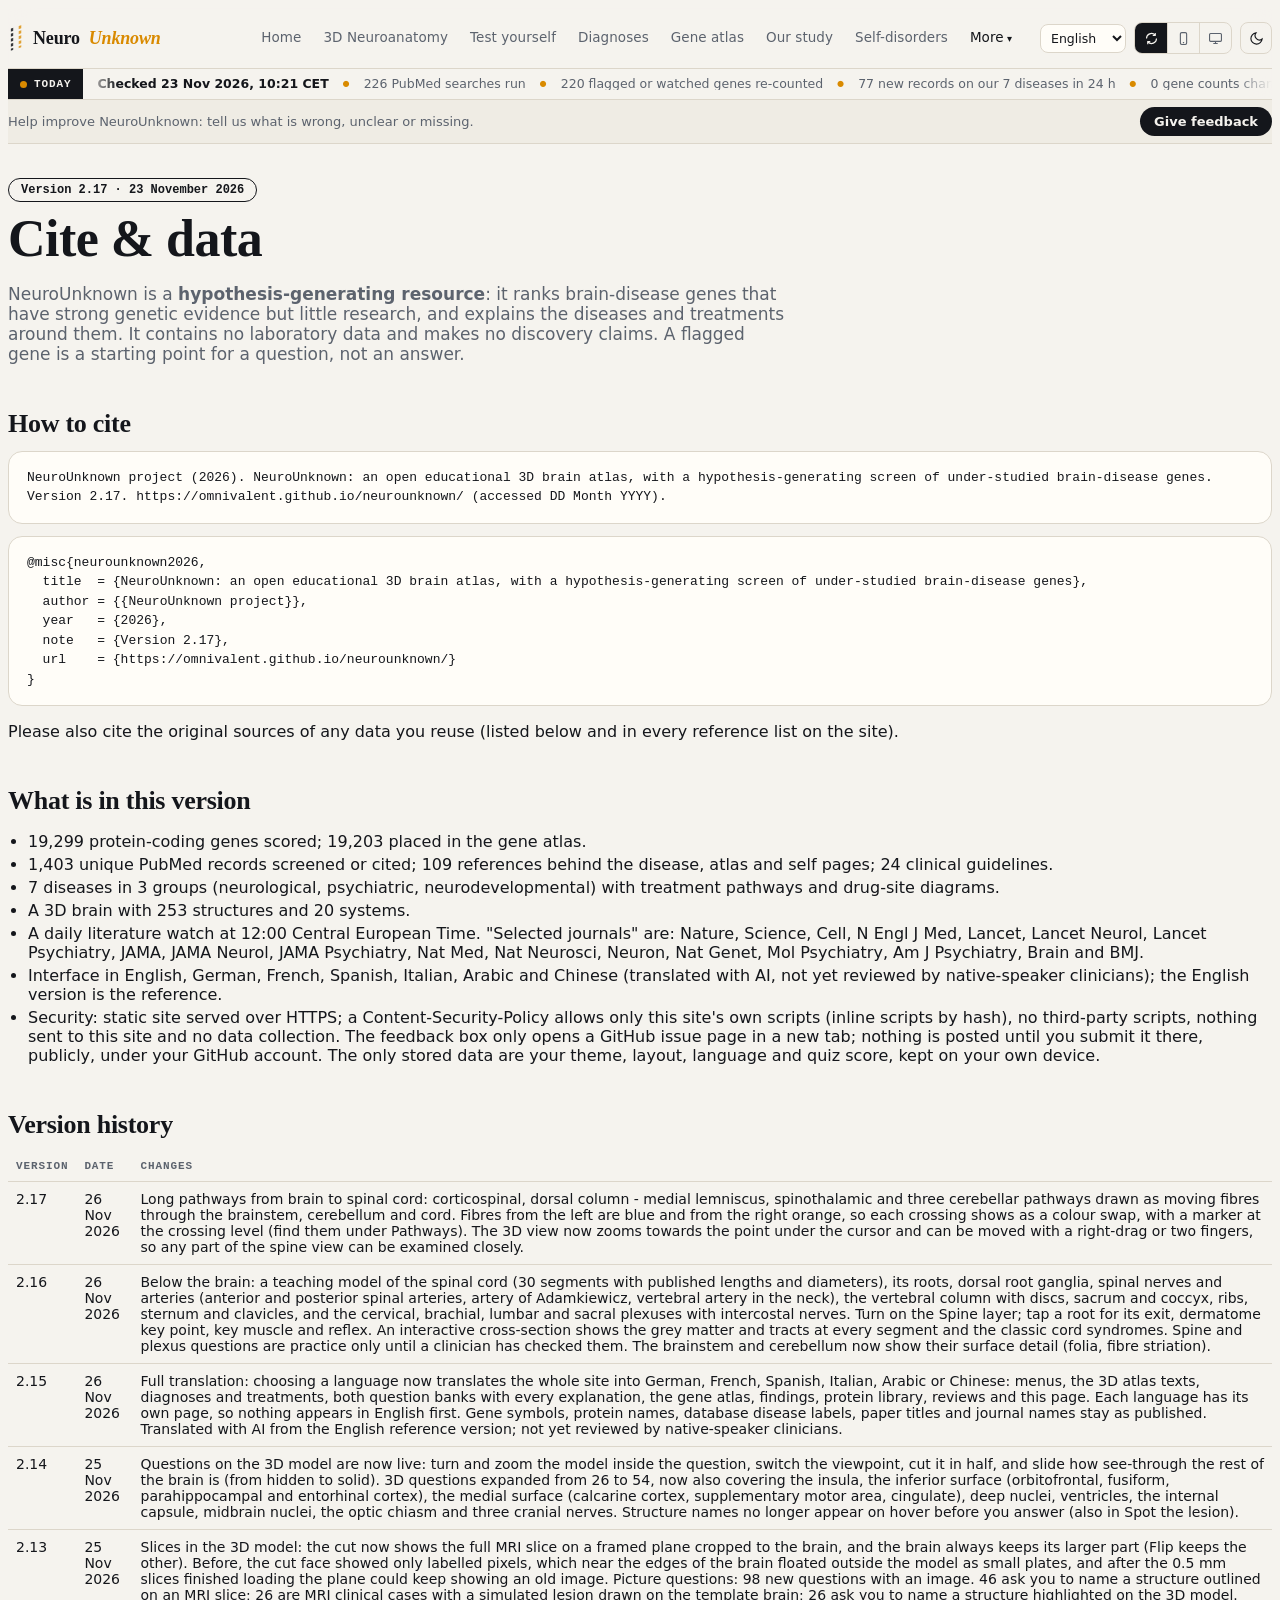
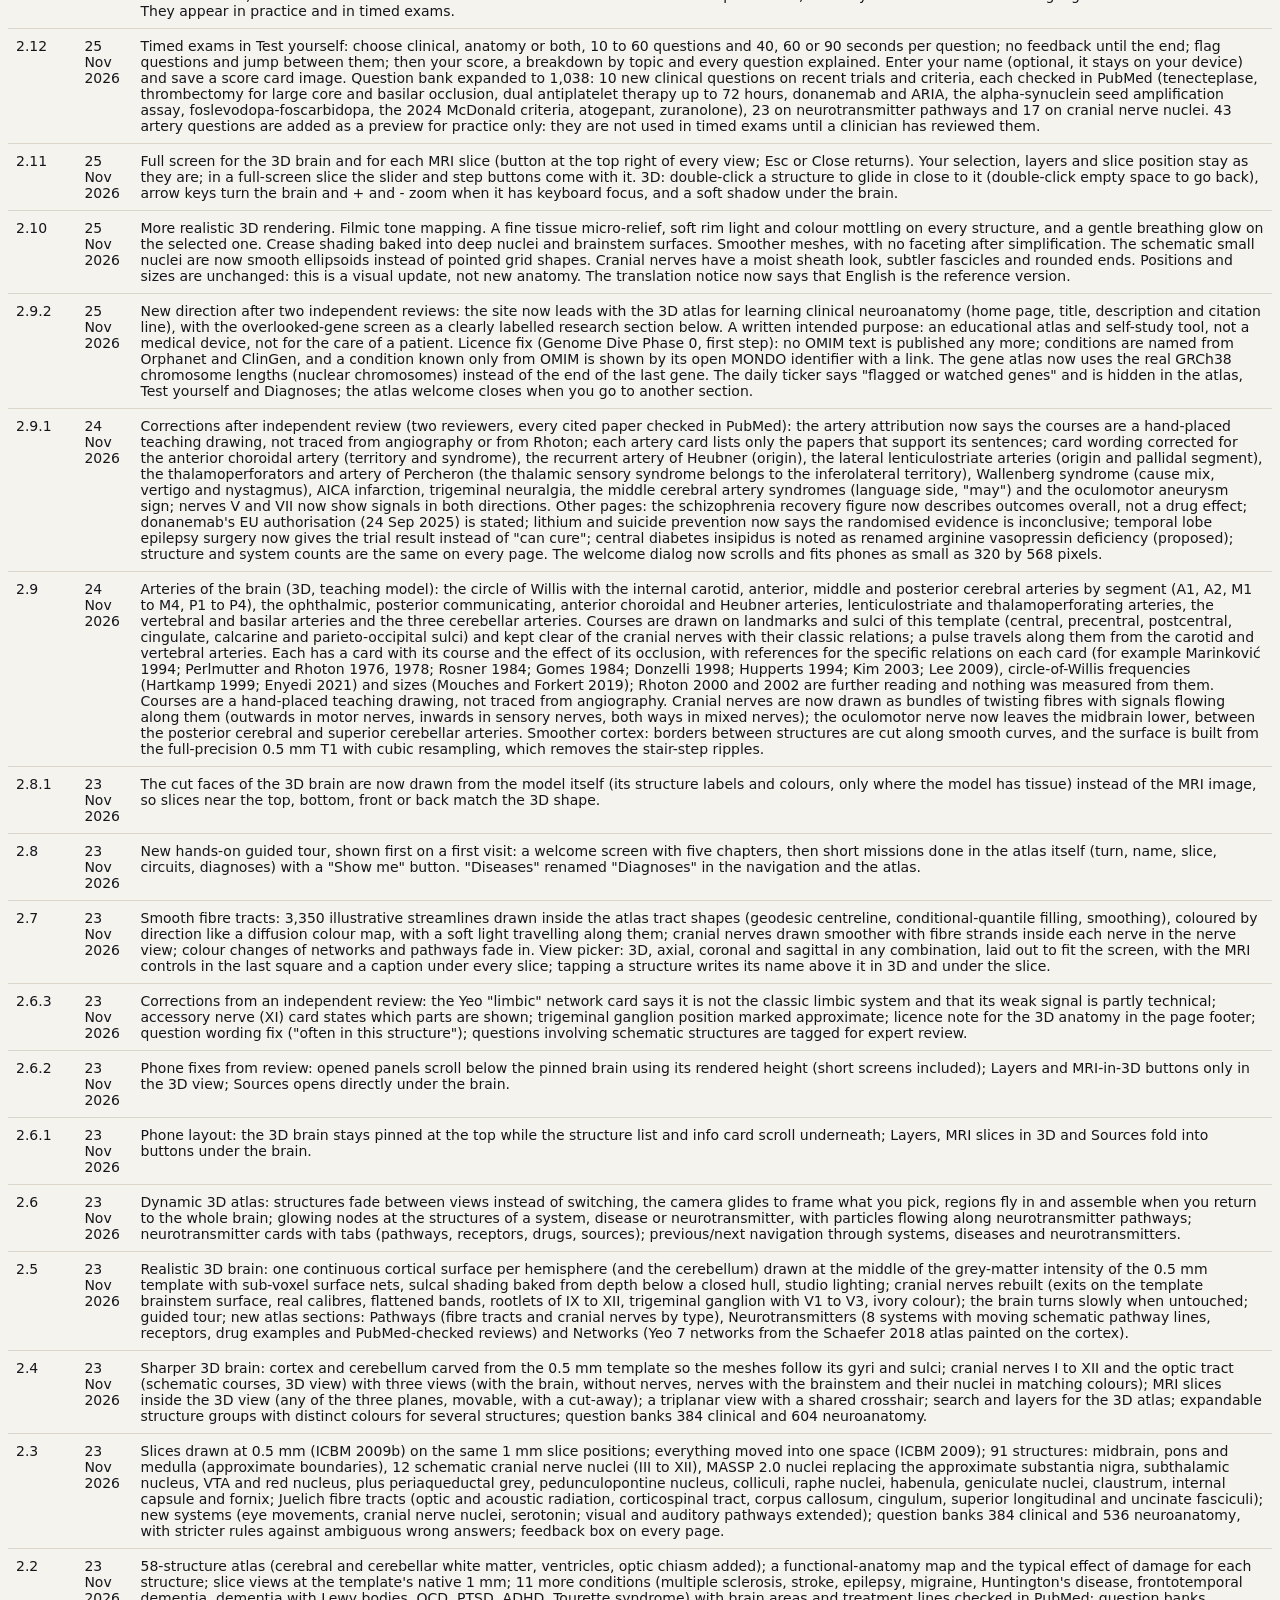
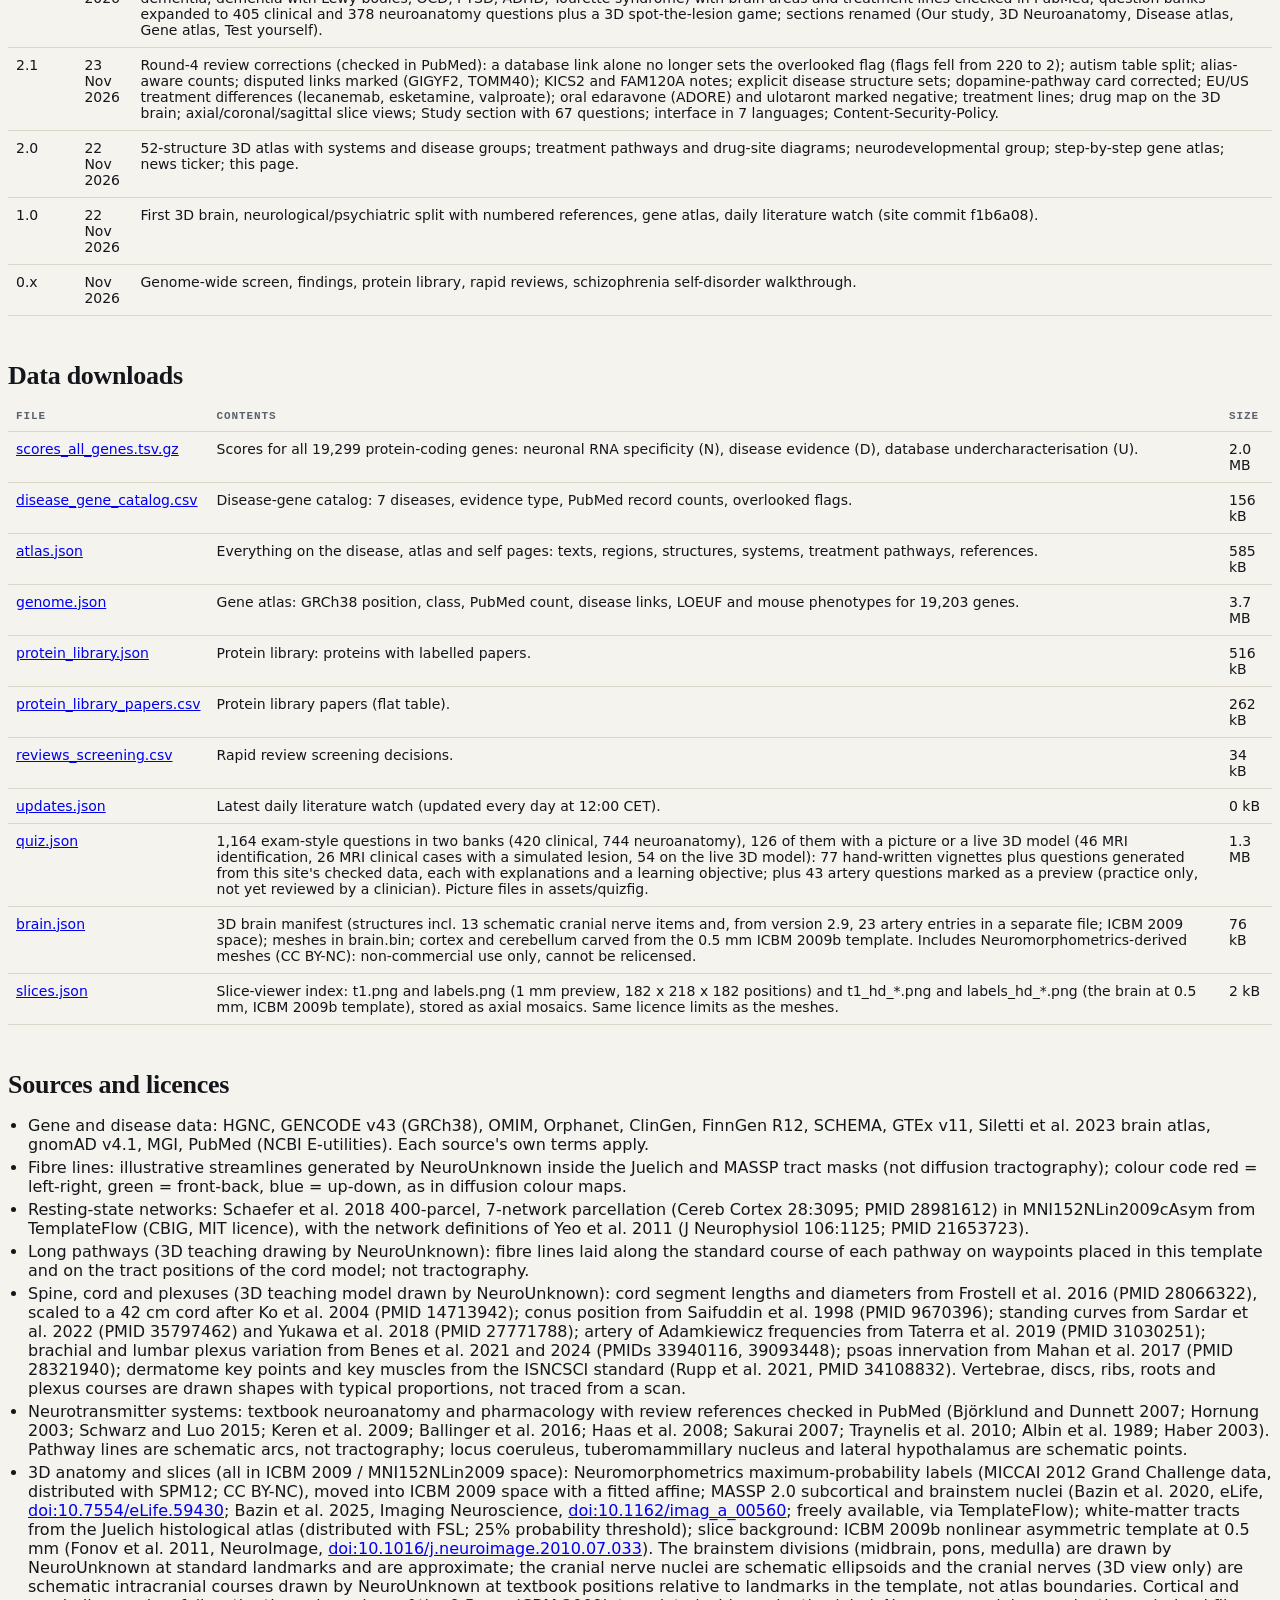
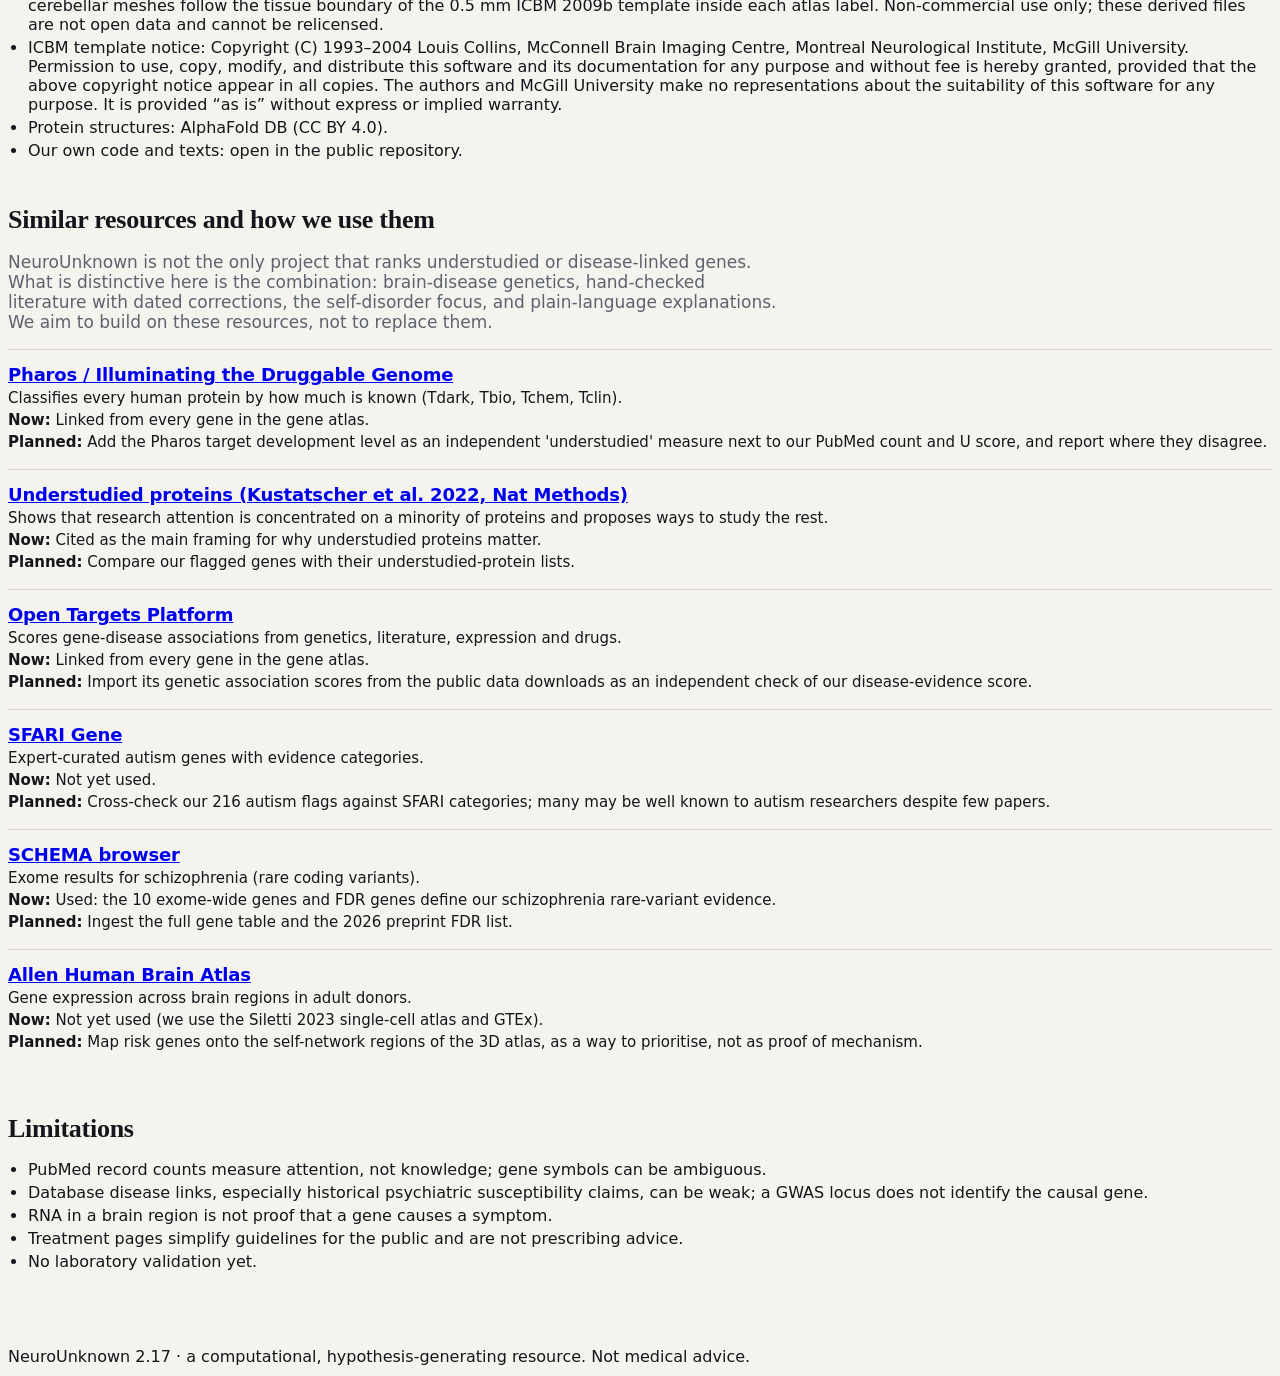
==== commit 6b1eb680: "v2.17: long pathways from brain to spinal cord with side-coloured fibres and crossing markers (corti" ====
--- a/cite.html
+++ b/cite.html
@@ -50,17 +50,17 @@
  <div class="hdr-tools"><div class="layout-seg" role="group" aria-label="Page layout"><button type="button" data-layout-set="auto" title="Layout: auto" aria-label="Layout: auto"><svg viewBox="0 0 24 24" width="15" height="15" fill="none" stroke="currentColor" stroke-width="1.8" aria-hidden="true"><path d="M4 12a8 8 0 0 1 13.7-5.6M20 12a8 8 0 0 1-13.7 5.6"/><path d="M18 3v4h-4M6 21v-4h4"/></svg></button><button type="button" data-layout-set="phone" title="Layout: phone" aria-label="Layout: phone"><svg viewBox="0 0 24 24" width="15" height="15" fill="none" stroke="currentColor" stroke-width="1.8" aria-hidden="true"><rect x="7" y="2.5" width="10" height="19" rx="2.2"/><path d="M11 18.5h2"/></svg></button><button type="button" data-layout-set="desktop" title="Layout: desktop" aria-label="Layout: desktop"><svg viewBox="0 0 24 24" width="15" height="15" fill="none" stroke="currentColor" stroke-width="1.8" aria-hidden="true"><rect x="2.5" y="4" width="19" height="12.5" rx="1.6"/><path d="M8.5 20h7M12 16.5V20"/></svg></button></div><button class="theme-btn" id="themeBtn" type="button" aria-label="Switch theme"></button></div>
 </div><div class="ticker" id="nuTicker"><a class="tk-live" href="index.html#/">Today</a><div class="tk-track"><div class="tk-run" id="nuTickerRun">Daily literature watch: every day at 12:00 Central European Time we re-check PubMed for our genes and diseases.</div></div></div></header><div class="fb-bar" id="nuFb"><div class="wrap fb-row"><span class="fb-t">Help improve NeuroUnknown: tell us what is wrong, unclear or missing.</span><button type="button" class="fb-btn" id="fbOpen" aria-expanded="false" aria-controls="fbPanel">Give feedback</button></div><div class="wrap fb-panel" id="fbPanel" hidden><label class="fb-l" for="fbText">Your feedback</label><textarea id="fbText" rows="4" maxlength="2000" placeholder="What is wrong, unclear or missing? If something is incorrect, what should it say (with a source if you have one)?"></textarea><div class="fb-sel"><label class="fb-l">How useful is this page? <select id="fbRate"><option value="">Choose</option><option>5 - Very useful</option><option>4 - Useful</option><option>3 - OK</option><option>2 - Not very useful</option><option>1 - Not useful</option></select></label><label class="fb-l">You are (optional) <select id="fbRole"><option value="">Choose</option><option>Medical student</option><option>Physician</option><option>Researcher</option><option>Other student</option><option>Patient or family member</option><option>Other</option></select></label></div><p class="fb-note">Your feedback opens as a <b>public</b> GitHub issue (a free GitHub account is needed); you can review it before posting. Please do not include personal, health or patient information.</p><div class="fb-act"><button type="button" class="fb-btn" id="fbSend">Continue on GitHub &rarr;</button><button type="button" class="fb-x" id="fbCancel">Cancel</button></div></div></div>
 <main class="wrap">
-<span class="ver">Version 2.16 &middot; 23 November 2026</span>
+<span class="ver">Version 2.17 &middot; 23 November 2026</span>
 <h1>Cite &amp; data</h1>
 <p class="lede">NeuroUnknown is a <b>hypothesis-generating resource</b>: it ranks brain-disease genes that have strong genetic evidence but little research, and explains the diseases and treatments around them. It contains no laboratory data and makes no discovery claims. A flagged gene is a starting point for a question, not an answer.</p>
 
 <h2>How to cite</h2>
-<div class="box"><pre>NeuroUnknown project (2026). NeuroUnknown: an open educational 3D brain atlas, with a hypothesis-generating screen of under-studied brain-disease genes. Version 2.16. https://omnivalent.github.io/neurounknown/ (accessed DD Month YYYY).</pre></div>
+<div class="box"><pre>NeuroUnknown project (2026). NeuroUnknown: an open educational 3D brain atlas, with a hypothesis-generating screen of under-studied brain-disease genes. Version 2.17. https://omnivalent.github.io/neurounknown/ (accessed DD Month YYYY).</pre></div>
 <div class="box"><pre>@misc{neurounknown2026,
   title  = {NeuroUnknown: an open educational 3D brain atlas, with a hypothesis-generating screen of under-studied brain-disease genes},
   author = {{NeuroUnknown project}},
   year   = {2026},
-  note   = {Version 2.16},
+  note   = {Version 2.17},
   url    = {https://omnivalent.github.io/neurounknown/}
 }</pre></div>
 <p>Please also cite the original sources of any data you reuse (listed below and in every reference list on the site).</p>
@@ -70,7 +70,7 @@
 <li>19,299 protein-coding genes scored; 19,203 placed in the gene atlas.</li>
 <li>1,403 unique PubMed records screened or cited; 109 references behind the disease, atlas and self pages; 24 clinical guidelines.</li>
 <li>7 diseases in 3 groups (neurological, psychiatric, neurodevelopmental) with treatment pathways and drug-site diagrams.</li>
-<li>A 3D brain with 247 structures and 20 systems.</li>
+<li>A 3D brain with 253 structures and 20 systems.</li>
 <li>A daily literature watch at 12:00 Central European Time. "Selected journals" are: Nature, Science, Cell, N Engl J Med, Lancet, Lancet Neurol, Lancet Psychiatry, JAMA, JAMA Neurol, JAMA Psychiatry, Nat Med, Nat Neurosci, Neuron, Nat Genet, Mol Psychiatry, Am J Psychiatry, Brain and BMJ.</li>
 <li>Interface in English, German, French, Spanish, Italian, Arabic and Chinese (translated with AI, not yet reviewed by native-speaker clinicians); the English version is the reference.</li>
 <li>Security: static site served over HTTPS; a Content-Security-Policy allows only this site's own scripts (inline scripts by hash), no third-party scripts, nothing sent to this site and no data collection. The feedback box only opens a GitHub issue page in a new tab; nothing is posted until you submit it there, publicly, under your GitHub account. The only stored data are your theme, layout, language and quiz score, kept on your own device.</li>
@@ -78,6 +78,7 @@
 
 <h2>Version history</h2>
 <div class="tw"><table><tr><th>Version</th><th>Date</th><th>Changes</th></tr>
+<tr><td>2.17</td><td>26 Nov 2026</td><td>Long pathways from brain to spinal cord: corticospinal, dorsal column - medial lemniscus, spinothalamic and three cerebellar pathways drawn as moving fibres through the brainstem, cerebellum and cord. Fibres from the left are blue and from the right orange, so each crossing shows as a colour swap, with a marker at the crossing level (find them under Pathways). The 3D view now zooms towards the point under the cursor and can be moved with a right-drag or two fingers, so any part of the spine view can be examined closely.</td></tr>
 <tr><td>2.16</td><td>26 Nov 2026</td><td>Below the brain: a teaching model of the spinal cord (30 segments with published lengths and diameters), its roots, dorsal root ganglia, spinal nerves and arteries (anterior and posterior spinal arteries, artery of Adamkiewicz, vertebral artery in the neck), the vertebral column with discs, sacrum and coccyx, ribs, sternum and clavicles, and the cervical, brachial, lumbar and sacral plexuses with intercostal nerves. Turn on the Spine layer; tap a root for its exit, dermatome key point, key muscle and reflex. An interactive cross-section shows the grey matter and tracts at every segment and the classic cord syndromes. Spine and plexus questions are practice only until a clinician has checked them. The brainstem and cerebellum now show their surface detail (folia, fibre striation).</td></tr>
 <tr><td>2.15</td><td>26 Nov 2026</td><td>Full translation: choosing a language now translates the whole site into German, French, Spanish, Italian, Arabic or Chinese: menus, the 3D atlas texts, diagnoses and treatments, both question banks with every explanation, the gene atlas, findings, protein library, reviews and this page. Each language has its own page, so nothing appears in English first. Gene symbols, protein names, database disease labels, paper titles and journal names stay as published. Translated with AI from the English reference version; not yet reviewed by native-speaker clinicians.</td></tr>
 <tr><td>2.14</td><td>25 Nov 2026</td><td>Questions on the 3D model are now live: turn and zoom the model inside the question, switch the viewpoint, cut it in half, and slide how see-through the rest of the brain is (from hidden to solid). 3D questions expanded from 26 to 54, now also covering the insula, the inferior surface (orbitofrontal, fusiform, parahippocampal and entorhinal cortex), the medial surface (calcarine cortex, supplementary motor area, cingulate), deep nuclei, ventricles, the internal capsule, midbrain nuclei, the optic chiasm and three cranial nerves. Structure names no longer appear on hover before you answer (also in Spot the lesion).</td></tr>
@@ -105,13 +106,14 @@
 <tr><td>0.x</td><td>Nov 2026</td><td>Genome-wide screen, findings, protein library, rapid reviews, schizophrenia self-disorder walkthrough.</td></tr></table></div>
 
 <h2>Data downloads</h2>
-<div class="tw"><table><tr><th>File</th><th>Contents</th><th>Size</th></tr><tr><td><a href="assets/data/scores_all_genes.tsv.gz" download>scores_all_genes.tsv.gz</a></td><td>Scores for all 19,299 protein-coding genes: neuronal RNA specificity (N), disease evidence (D), database undercharacterisation (U).</td><td class="mono">2.0 MB</td></tr><tr><td><a href="assets/data/disease_gene_catalog.csv" download>disease_gene_catalog.csv</a></td><td>Disease-gene catalog: 7 diseases, evidence type, PubMed record counts, overlooked flags.</td><td class="mono">156 kB</td></tr><tr><td><a href="assets/data/atlas.json" download>atlas.json</a></td><td>Everything on the disease, atlas and self pages: texts, regions, structures, systems, treatment pathways, references.</td><td class="mono">578 kB</td></tr><tr><td><a href="assets/data/genome.json" download>genome.json</a></td><td>Gene atlas: GRCh38 position, class, PubMed count, disease links, LOEUF and mouse phenotypes for 19,203 genes.</td><td class="mono">3.7 MB</td></tr><tr><td><a href="assets/data/protein_library.json" download>protein_library.json</a></td><td>Protein library: proteins with labelled papers.</td><td class="mono">516 kB</td></tr><tr><td><a href="assets/data/protein_library_papers.csv" download>protein_library_papers.csv</a></td><td>Protein library papers (flat table).</td><td class="mono">262 kB</td></tr><tr><td><a href="assets/data/reviews_screening.csv" download>reviews_screening.csv</a></td><td>Rapid review screening decisions.</td><td class="mono">34 kB</td></tr><tr><td><a href="assets/data/updates.json" download>updates.json</a></td><td>Latest daily literature watch (updated every day at 12:00 CET).</td><td class="mono">0 kB</td></tr><tr><td><a href="assets/data/quiz.json" download>quiz.json</a></td><td>1,164 exam-style questions in two banks (420 clinical, 744 neuroanatomy), 126 of them with a picture or a live 3D model (46 MRI identification, 26 MRI clinical cases with a simulated lesion, 54 on the live 3D model): 77 hand-written vignettes plus questions generated from this site's checked data, each with explanations and a learning objective; plus 43 artery questions marked as a preview (practice only, not yet reviewed by a clinician). Picture files in assets/quizfig.</td><td class="mono">1.3 MB</td></tr><tr><td><a href="assets/brain3d/brain.json" download>brain.json</a></td><td>3D brain manifest (structures incl. 13 schematic cranial nerve items and, from version 2.9, 23 artery entries in a separate file; ICBM 2009 space); meshes in brain.bin; cortex and cerebellum carved from the 0.5 mm ICBM 2009b template. Includes Neuromorphometrics-derived meshes (CC BY-NC): non-commercial use only, cannot be relicensed.</td><td class="mono">75 kB</td></tr><tr><td><a href="assets/brain3d/slices.json" download>slices.json</a></td><td>Slice-viewer index: t1.png and labels.png (1 mm preview, 182 x 218 x 182 positions) and t1_hd_*.png and labels_hd_*.png (the brain at 0.5 mm, ICBM 2009b template), stored as axial mosaics. Same licence limits as the meshes.</td><td class="mono">2 kB</td></tr></table></div>
+<div class="tw"><table><tr><th>File</th><th>Contents</th><th>Size</th></tr><tr><td><a href="assets/data/scores_all_genes.tsv.gz" download>scores_all_genes.tsv.gz</a></td><td>Scores for all 19,299 protein-coding genes: neuronal RNA specificity (N), disease evidence (D), database undercharacterisation (U).</td><td class="mono">2.0 MB</td></tr><tr><td><a href="assets/data/disease_gene_catalog.csv" download>disease_gene_catalog.csv</a></td><td>Disease-gene catalog: 7 diseases, evidence type, PubMed record counts, overlooked flags.</td><td class="mono">156 kB</td></tr><tr><td><a href="assets/data/atlas.json" download>atlas.json</a></td><td>Everything on the disease, atlas and self pages: texts, regions, structures, systems, treatment pathways, references.</td><td class="mono">585 kB</td></tr><tr><td><a href="assets/data/genome.json" download>genome.json</a></td><td>Gene atlas: GRCh38 position, class, PubMed count, disease links, LOEUF and mouse phenotypes for 19,203 genes.</td><td class="mono">3.7 MB</td></tr><tr><td><a href="assets/data/protein_library.json" download>protein_library.json</a></td><td>Protein library: proteins with labelled papers.</td><td class="mono">516 kB</td></tr><tr><td><a href="assets/data/protein_library_papers.csv" download>protein_library_papers.csv</a></td><td>Protein library papers (flat table).</td><td class="mono">262 kB</td></tr><tr><td><a href="assets/data/reviews_screening.csv" download>reviews_screening.csv</a></td><td>Rapid review screening decisions.</td><td class="mono">34 kB</td></tr><tr><td><a href="assets/data/updates.json" download>updates.json</a></td><td>Latest daily literature watch (updated every day at 12:00 CET).</td><td class="mono">0 kB</td></tr><tr><td><a href="assets/data/quiz.json" download>quiz.json</a></td><td>1,164 exam-style questions in two banks (420 clinical, 744 neuroanatomy), 126 of them with a picture or a live 3D model (46 MRI identification, 26 MRI clinical cases with a simulated lesion, 54 on the live 3D model): 77 hand-written vignettes plus questions generated from this site's checked data, each with explanations and a learning objective; plus 43 artery questions marked as a preview (practice only, not yet reviewed by a clinician). Picture files in assets/quizfig.</td><td class="mono">1.3 MB</td></tr><tr><td><a href="assets/brain3d/brain.json" download>brain.json</a></td><td>3D brain manifest (structures incl. 13 schematic cranial nerve items and, from version 2.9, 23 artery entries in a separate file; ICBM 2009 space); meshes in brain.bin; cortex and cerebellum carved from the 0.5 mm ICBM 2009b template. Includes Neuromorphometrics-derived meshes (CC BY-NC): non-commercial use only, cannot be relicensed.</td><td class="mono">76 kB</td></tr><tr><td><a href="assets/brain3d/slices.json" download>slices.json</a></td><td>Slice-viewer index: t1.png and labels.png (1 mm preview, 182 x 218 x 182 positions) and t1_hd_*.png and labels_hd_*.png (the brain at 0.5 mm, ICBM 2009b template), stored as axial mosaics. Same licence limits as the meshes.</td><td class="mono">2 kB</td></tr></table></div>
 
 <h2>Sources and licences</h2>
 <ul>
 <li>Gene and disease data: HGNC, GENCODE v43 (GRCh38), OMIM, Orphanet, ClinGen, FinnGen R12, SCHEMA, GTEx v11, Siletti et al. 2023 brain atlas, gnomAD v4.1, MGI, PubMed (NCBI E-utilities). Each source's own terms apply.</li>
 <li>Fibre lines: illustrative streamlines generated by NeuroUnknown inside the Juelich and MASSP tract masks (not diffusion tractography); colour code red = left-right, green = front-back, blue = up-down, as in diffusion colour maps.</li>
 <li>Resting-state networks: Schaefer et al. 2018 400-parcel, 7-network parcellation (Cereb Cortex 28:3095; PMID 28981612) in MNI152NLin2009cAsym from TemplateFlow (CBIG, MIT licence), with the network definitions of Yeo et al. 2011 (J Neurophysiol 106:1125; PMID 21653723).</li>
+<li>Long pathways (3D teaching drawing by NeuroUnknown): fibre lines laid along the standard course of each pathway on waypoints placed in this template and on the tract positions of the cord model; not tractography.</li>
 <li>Spine, cord and plexuses (3D teaching model drawn by NeuroUnknown): cord segment lengths and diameters from Frostell et al. 2016 (PMID 28066322), scaled to a 42 cm cord after Ko et al. 2004 (PMID 14713942); conus position from Saifuddin et al. 1998 (PMID 9670396); standing curves from Sardar et al. 2022 (PMID 35797462) and Yukawa et al. 2018 (PMID 27771788); artery of Adamkiewicz frequencies from Taterra et al. 2019 (PMID 31030251); brachial and lumbar plexus variation from Benes et al. 2021 and 2024 (PMIDs 33940116, 39093448); psoas innervation from Mahan et al. 2017 (PMID 28321940); dermatome key points and key muscles from the ISNCSCI standard (Rupp et al. 2021, PMID 34108832). Vertebrae, discs, ribs, roots and plexus courses are drawn shapes with typical proportions, not traced from a scan.</li>
 <li>Neurotransmitter systems: textbook neuroanatomy and pharmacology with review references checked in PubMed (Björklund and Dunnett 2007; Hornung 2003; Schwarz and Luo 2015; Keren et al. 2009; Ballinger et al. 2016; Haas et al. 2008; Sakurai 2007; Traynelis et al. 2010; Albin et al. 1989; Haber 2003). Pathway lines are schematic arcs, not tractography; locus coeruleus, tuberomammillary nucleus and lateral hypothalamus are schematic points.</li>
 <li>3D anatomy and slices (all in ICBM 2009 / MNI152NLin2009 space): Neuromorphometrics maximum-probability labels (MICCAI 2012 Grand Challenge data, distributed with SPM12; CC BY-NC), moved into ICBM 2009 space with a fitted affine; MASSP 2.0 subcortical and brainstem nuclei (Bazin et al. 2020, eLife, <a href="https://doi.org/10.7554/eLife.59430">doi:10.7554/eLife.59430</a>; Bazin et al. 2025, Imaging Neuroscience, <a href="https://doi.org/10.1162/imag_a_00560">doi:10.1162/imag_a_00560</a>; freely available, via TemplateFlow); white-matter tracts from the Juelich histological atlas (distributed with FSL; 25% probability threshold); slice background: ICBM 2009b nonlinear asymmetric template at 0.5 mm (Fonov et al. 2011, NeuroImage, <a href="https://doi.org/10.1016/j.neuroimage.2010.07.033">doi:10.1016/j.neuroimage.2010.07.033</a>). The brainstem divisions (midbrain, pons, medulla) are drawn by NeuroUnknown at standard landmarks and are approximate; the cranial nerve nuclei are schematic ellipsoids and the cranial nerves (3D view only) are schematic intracranial courses drawn by NeuroUnknown at textbook positions relative to landmarks in the template, not atlas boundaries. Cortical and cerebellar meshes follow the tissue boundary of the 0.5 mm ICBM 2009b template inside each atlas label. Non-commercial use only; these derived files are not open data and cannot be relicensed.</li>
@@ -133,7 +135,7 @@
 <li>No laboratory validation yet.</li>
 </ul>
 </main>
-<footer class="site"><div class="wrap">NeuroUnknown 2.16 &middot; a computational, hypothesis-generating resource. Not medical advice.</div></footer>
+<footer class="site"><div class="wrap">NeuroUnknown 2.17 &middot; a computational, hypothesis-generating resource. Not medical advice.</div></footer>
 <script>
 (function(){ var o=document.getElementById('fbOpen'), p=document.getElementById('fbPanel'); if(!o||!p) return;
  function tog(show){ p.hidden=!show; o.setAttribute('aria-expanded',show); if(show) document.getElementById('fbText').focus(); }
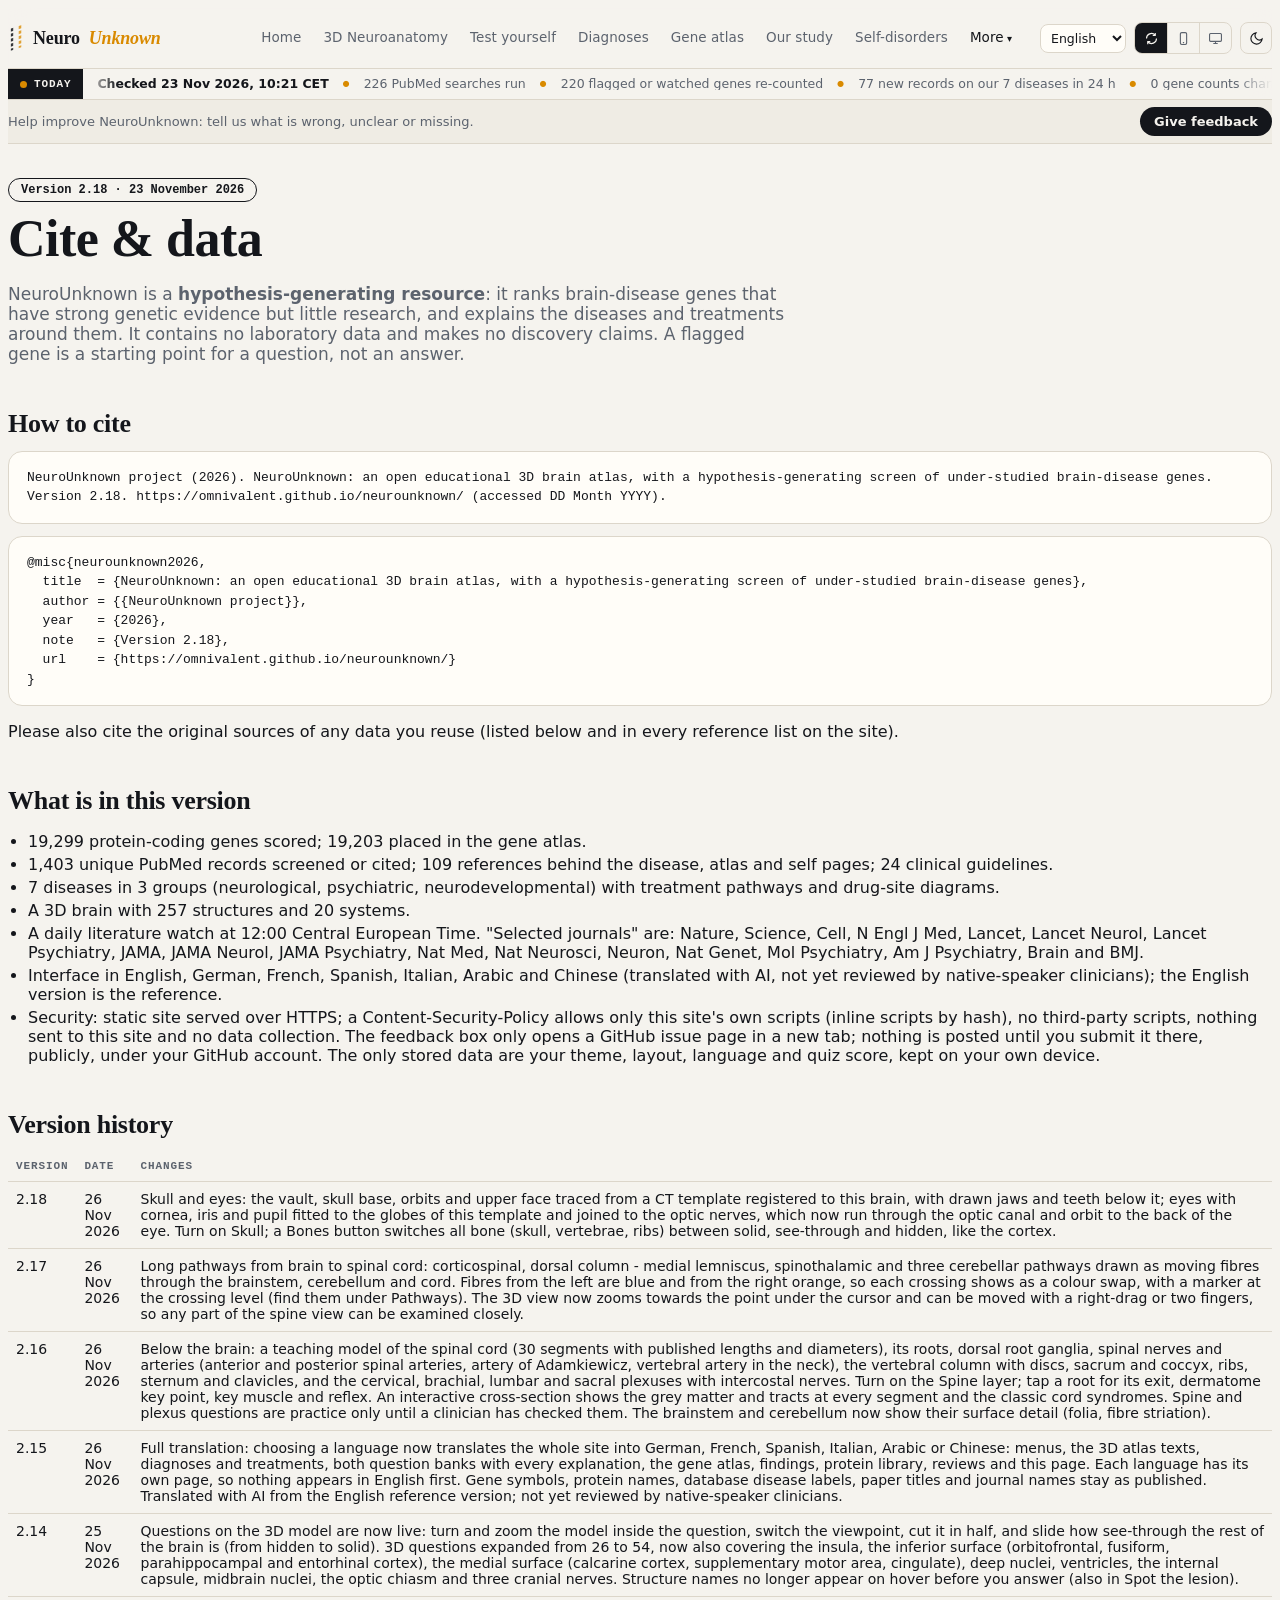
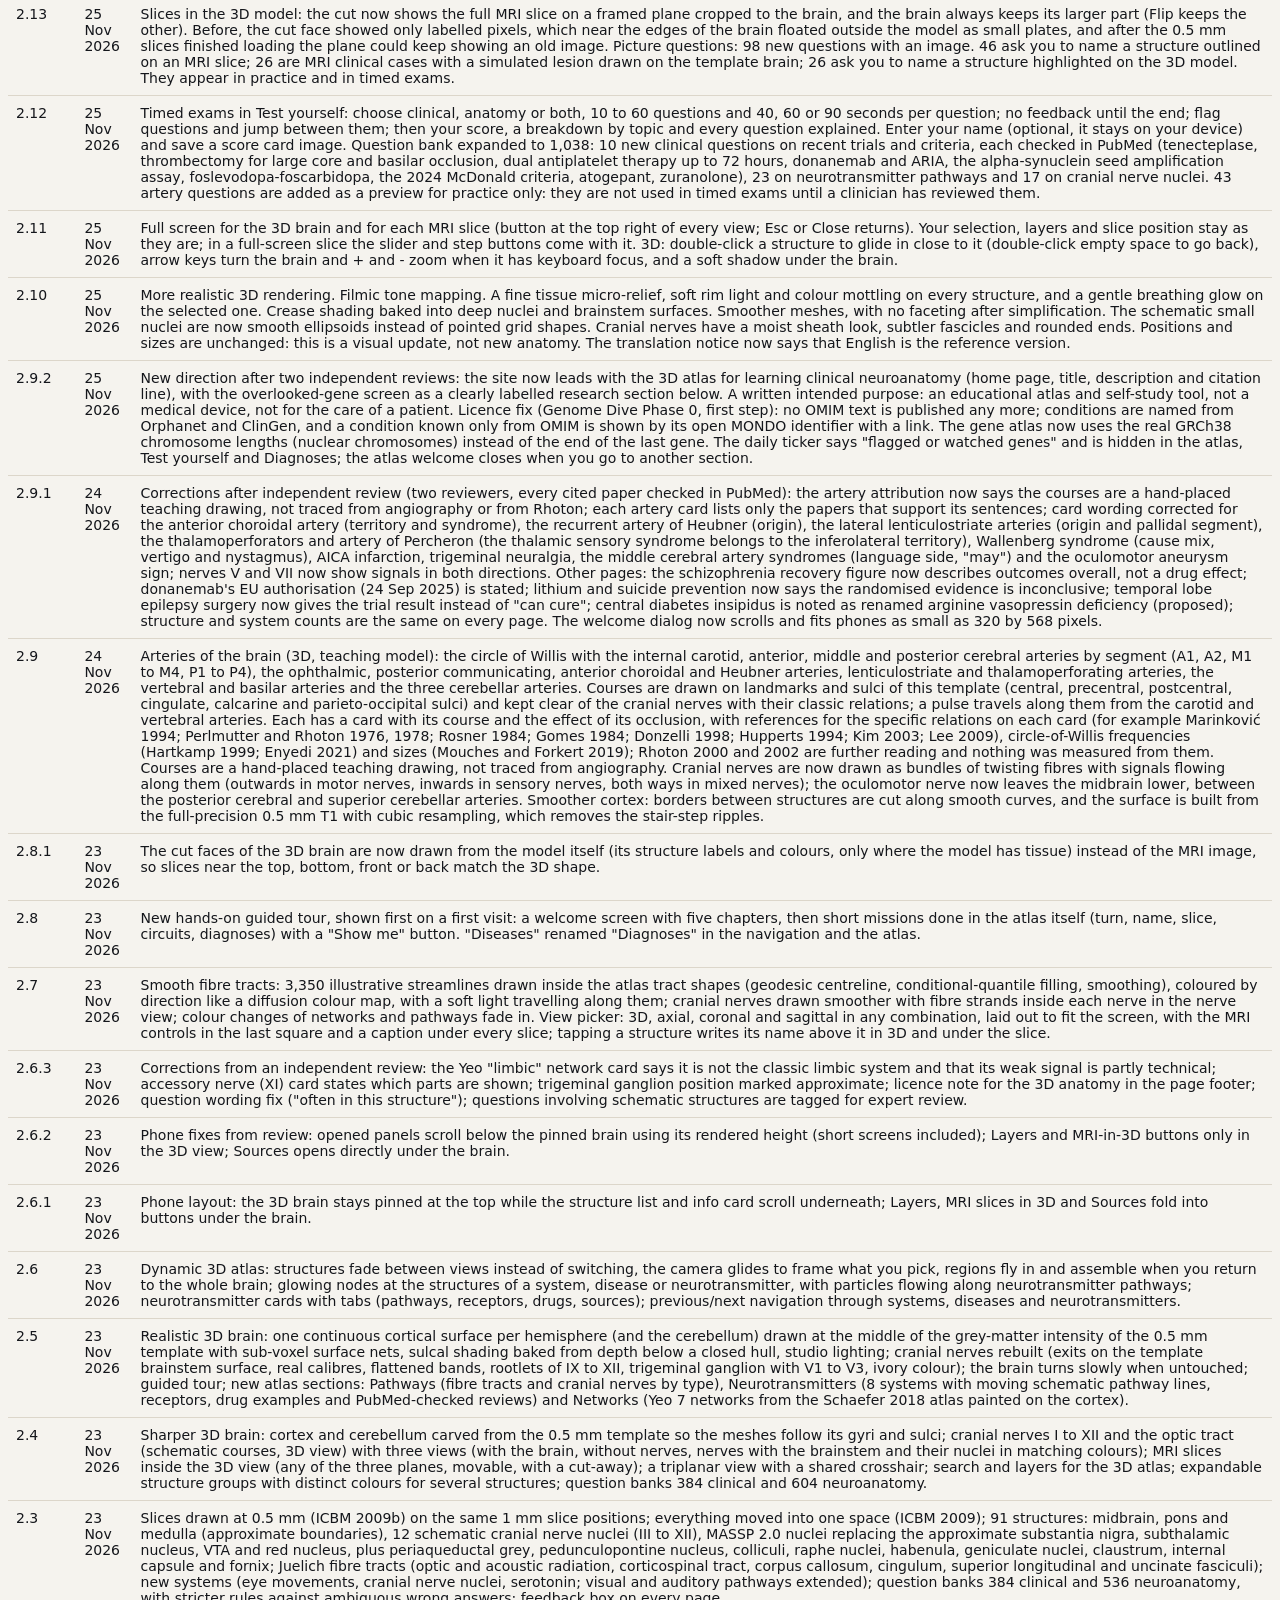
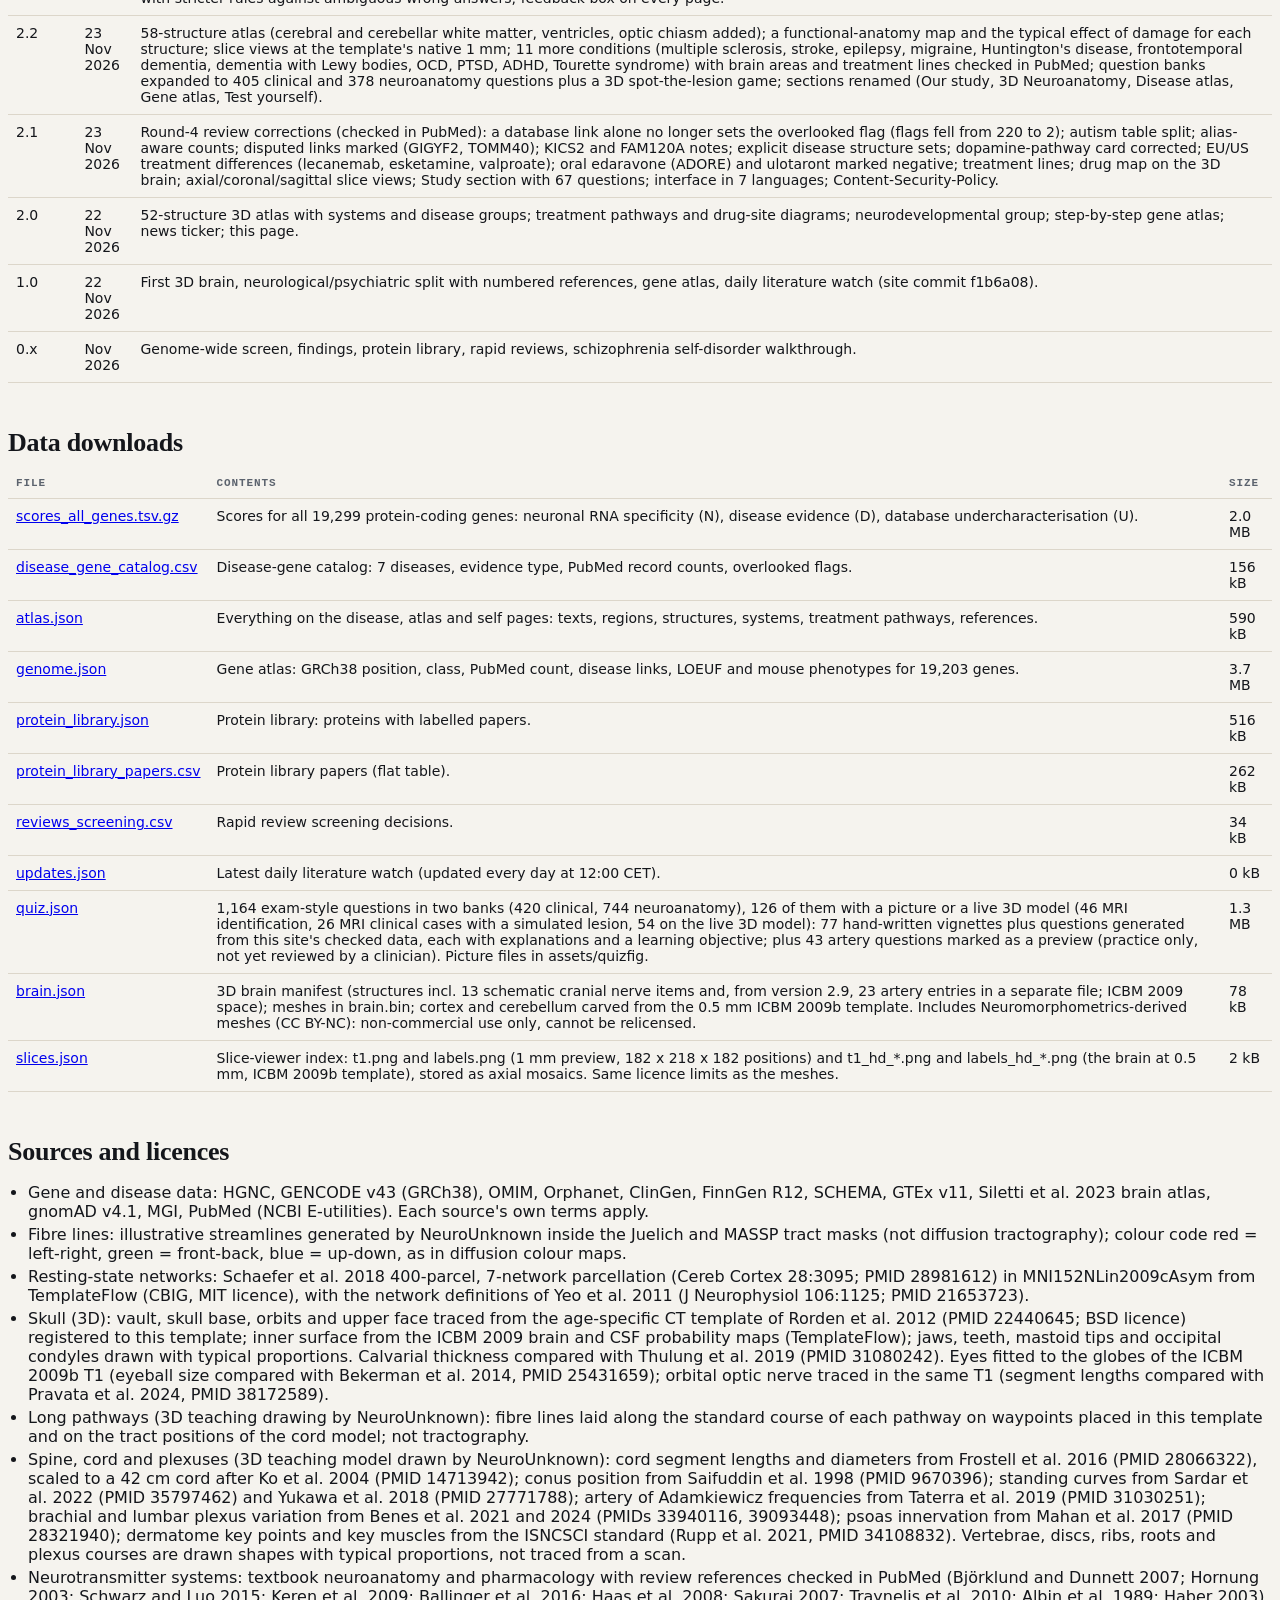
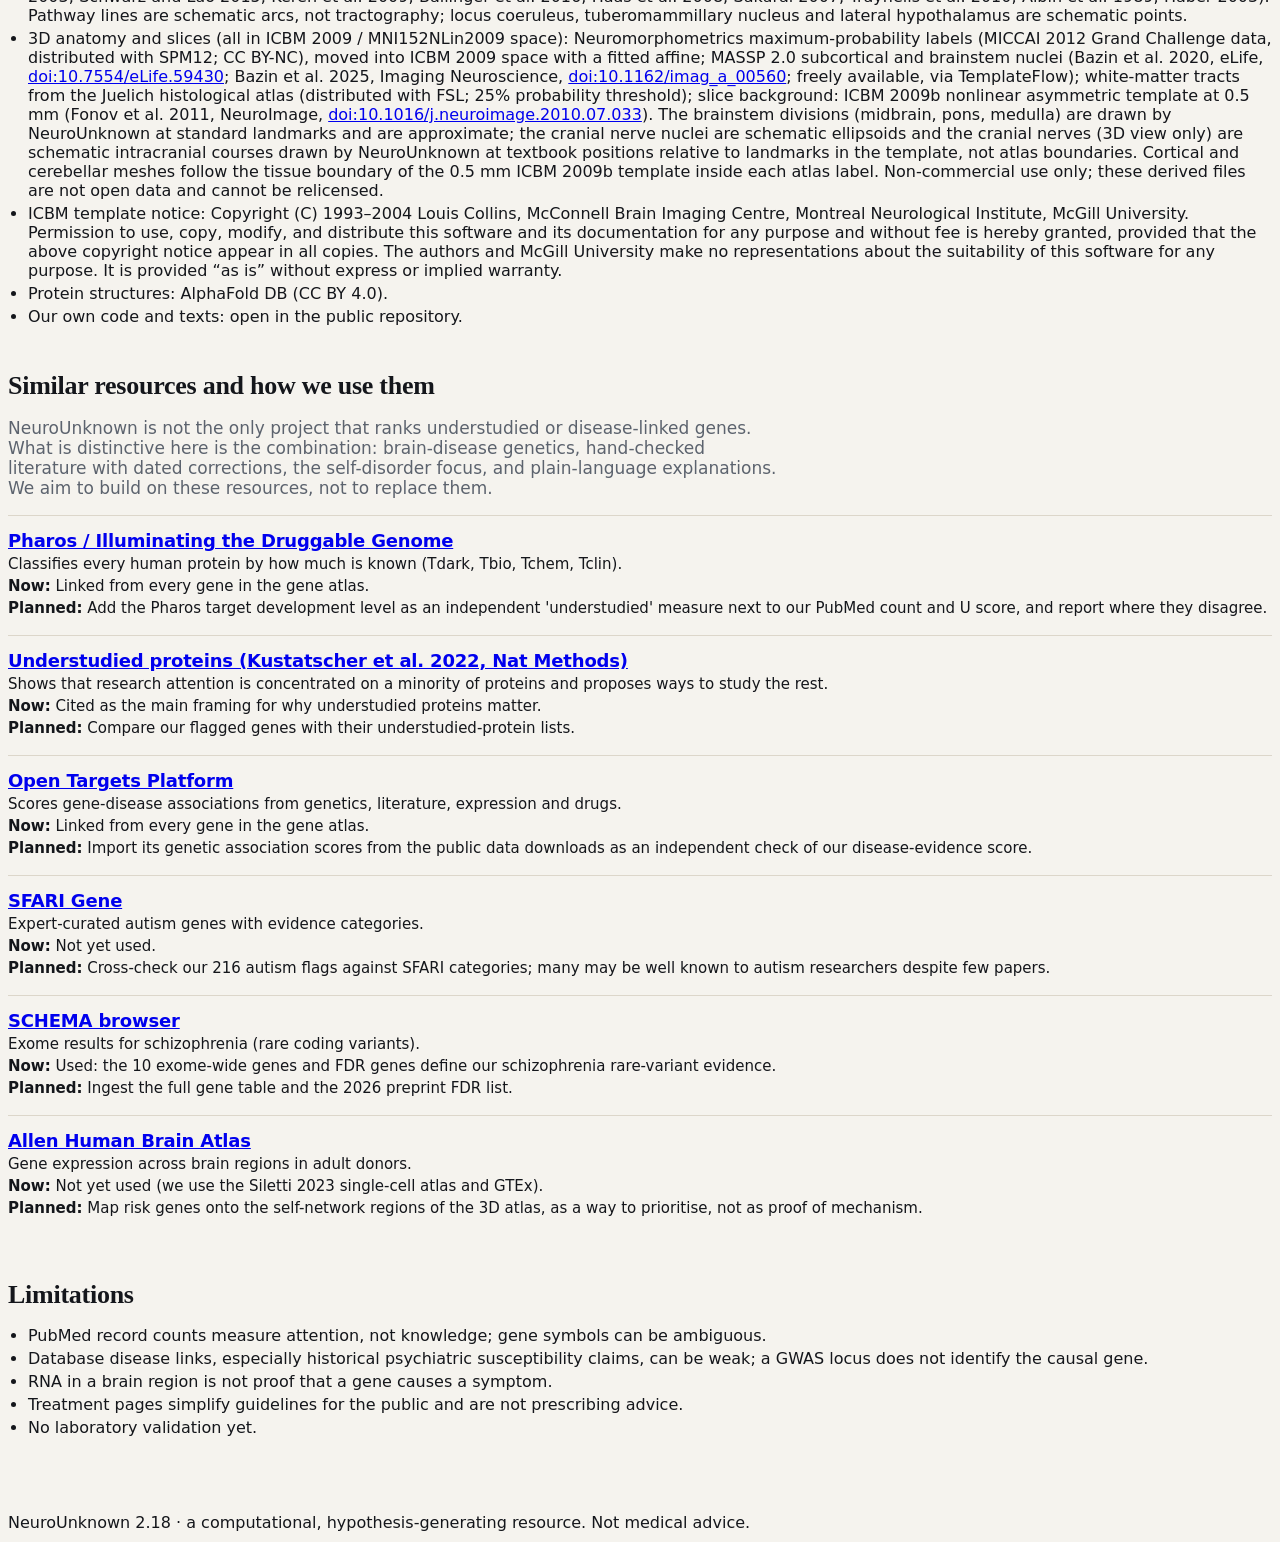
==== commit 0ff61c38: "v2.18: skull, eyes on the optic nerves, and a Bones control (solid, see-through, hidden) for skull, " ====
--- a/cite.html
+++ b/cite.html
@@ -50,17 +50,17 @@
  <div class="hdr-tools"><div class="layout-seg" role="group" aria-label="Page layout"><button type="button" data-layout-set="auto" title="Layout: auto" aria-label="Layout: auto"><svg viewBox="0 0 24 24" width="15" height="15" fill="none" stroke="currentColor" stroke-width="1.8" aria-hidden="true"><path d="M4 12a8 8 0 0 1 13.7-5.6M20 12a8 8 0 0 1-13.7 5.6"/><path d="M18 3v4h-4M6 21v-4h4"/></svg></button><button type="button" data-layout-set="phone" title="Layout: phone" aria-label="Layout: phone"><svg viewBox="0 0 24 24" width="15" height="15" fill="none" stroke="currentColor" stroke-width="1.8" aria-hidden="true"><rect x="7" y="2.5" width="10" height="19" rx="2.2"/><path d="M11 18.5h2"/></svg></button><button type="button" data-layout-set="desktop" title="Layout: desktop" aria-label="Layout: desktop"><svg viewBox="0 0 24 24" width="15" height="15" fill="none" stroke="currentColor" stroke-width="1.8" aria-hidden="true"><rect x="2.5" y="4" width="19" height="12.5" rx="1.6"/><path d="M8.5 20h7M12 16.5V20"/></svg></button></div><button class="theme-btn" id="themeBtn" type="button" aria-label="Switch theme"></button></div>
 </div><div class="ticker" id="nuTicker"><a class="tk-live" href="index.html#/">Today</a><div class="tk-track"><div class="tk-run" id="nuTickerRun">Daily literature watch: every day at 12:00 Central European Time we re-check PubMed for our genes and diseases.</div></div></div></header><div class="fb-bar" id="nuFb"><div class="wrap fb-row"><span class="fb-t">Help improve NeuroUnknown: tell us what is wrong, unclear or missing.</span><button type="button" class="fb-btn" id="fbOpen" aria-expanded="false" aria-controls="fbPanel">Give feedback</button></div><div class="wrap fb-panel" id="fbPanel" hidden><label class="fb-l" for="fbText">Your feedback</label><textarea id="fbText" rows="4" maxlength="2000" placeholder="What is wrong, unclear or missing? If something is incorrect, what should it say (with a source if you have one)?"></textarea><div class="fb-sel"><label class="fb-l">How useful is this page? <select id="fbRate"><option value="">Choose</option><option>5 - Very useful</option><option>4 - Useful</option><option>3 - OK</option><option>2 - Not very useful</option><option>1 - Not useful</option></select></label><label class="fb-l">You are (optional) <select id="fbRole"><option value="">Choose</option><option>Medical student</option><option>Physician</option><option>Researcher</option><option>Other student</option><option>Patient or family member</option><option>Other</option></select></label></div><p class="fb-note">Your feedback opens as a <b>public</b> GitHub issue (a free GitHub account is needed); you can review it before posting. Please do not include personal, health or patient information.</p><div class="fb-act"><button type="button" class="fb-btn" id="fbSend">Continue on GitHub &rarr;</button><button type="button" class="fb-x" id="fbCancel">Cancel</button></div></div></div>
 <main class="wrap">
-<span class="ver">Version 2.17 &middot; 23 November 2026</span>
+<span class="ver">Version 2.18 &middot; 23 November 2026</span>
 <h1>Cite &amp; data</h1>
 <p class="lede">NeuroUnknown is a <b>hypothesis-generating resource</b>: it ranks brain-disease genes that have strong genetic evidence but little research, and explains the diseases and treatments around them. It contains no laboratory data and makes no discovery claims. A flagged gene is a starting point for a question, not an answer.</p>
 
 <h2>How to cite</h2>
-<div class="box"><pre>NeuroUnknown project (2026). NeuroUnknown: an open educational 3D brain atlas, with a hypothesis-generating screen of under-studied brain-disease genes. Version 2.17. https://omnivalent.github.io/neurounknown/ (accessed DD Month YYYY).</pre></div>
+<div class="box"><pre>NeuroUnknown project (2026). NeuroUnknown: an open educational 3D brain atlas, with a hypothesis-generating screen of under-studied brain-disease genes. Version 2.18. https://omnivalent.github.io/neurounknown/ (accessed DD Month YYYY).</pre></div>
 <div class="box"><pre>@misc{neurounknown2026,
   title  = {NeuroUnknown: an open educational 3D brain atlas, with a hypothesis-generating screen of under-studied brain-disease genes},
   author = {{NeuroUnknown project}},
   year   = {2026},
-  note   = {Version 2.17},
+  note   = {Version 2.18},
   url    = {https://omnivalent.github.io/neurounknown/}
 }</pre></div>
 <p>Please also cite the original sources of any data you reuse (listed below and in every reference list on the site).</p>
@@ -70,7 +70,7 @@
 <li>19,299 protein-coding genes scored; 19,203 placed in the gene atlas.</li>
 <li>1,403 unique PubMed records screened or cited; 109 references behind the disease, atlas and self pages; 24 clinical guidelines.</li>
 <li>7 diseases in 3 groups (neurological, psychiatric, neurodevelopmental) with treatment pathways and drug-site diagrams.</li>
-<li>A 3D brain with 253 structures and 20 systems.</li>
+<li>A 3D brain with 257 structures and 20 systems.</li>
 <li>A daily literature watch at 12:00 Central European Time. "Selected journals" are: Nature, Science, Cell, N Engl J Med, Lancet, Lancet Neurol, Lancet Psychiatry, JAMA, JAMA Neurol, JAMA Psychiatry, Nat Med, Nat Neurosci, Neuron, Nat Genet, Mol Psychiatry, Am J Psychiatry, Brain and BMJ.</li>
 <li>Interface in English, German, French, Spanish, Italian, Arabic and Chinese (translated with AI, not yet reviewed by native-speaker clinicians); the English version is the reference.</li>
 <li>Security: static site served over HTTPS; a Content-Security-Policy allows only this site's own scripts (inline scripts by hash), no third-party scripts, nothing sent to this site and no data collection. The feedback box only opens a GitHub issue page in a new tab; nothing is posted until you submit it there, publicly, under your GitHub account. The only stored data are your theme, layout, language and quiz score, kept on your own device.</li>
@@ -78,6 +78,7 @@
 
 <h2>Version history</h2>
 <div class="tw"><table><tr><th>Version</th><th>Date</th><th>Changes</th></tr>
+<tr><td>2.18</td><td>26 Nov 2026</td><td>Skull and eyes: the vault, skull base, orbits and upper face traced from a CT template registered to this brain, with drawn jaws and teeth below it; eyes with cornea, iris and pupil fitted to the globes of this template and joined to the optic nerves, which now run through the optic canal and orbit to the back of the eye. Turn on Skull; a Bones button switches all bone (skull, vertebrae, ribs) between solid, see-through and hidden, like the cortex.</td></tr>
 <tr><td>2.17</td><td>26 Nov 2026</td><td>Long pathways from brain to spinal cord: corticospinal, dorsal column - medial lemniscus, spinothalamic and three cerebellar pathways drawn as moving fibres through the brainstem, cerebellum and cord. Fibres from the left are blue and from the right orange, so each crossing shows as a colour swap, with a marker at the crossing level (find them under Pathways). The 3D view now zooms towards the point under the cursor and can be moved with a right-drag or two fingers, so any part of the spine view can be examined closely.</td></tr>
 <tr><td>2.16</td><td>26 Nov 2026</td><td>Below the brain: a teaching model of the spinal cord (30 segments with published lengths and diameters), its roots, dorsal root ganglia, spinal nerves and arteries (anterior and posterior spinal arteries, artery of Adamkiewicz, vertebral artery in the neck), the vertebral column with discs, sacrum and coccyx, ribs, sternum and clavicles, and the cervical, brachial, lumbar and sacral plexuses with intercostal nerves. Turn on the Spine layer; tap a root for its exit, dermatome key point, key muscle and reflex. An interactive cross-section shows the grey matter and tracts at every segment and the classic cord syndromes. Spine and plexus questions are practice only until a clinician has checked them. The brainstem and cerebellum now show their surface detail (folia, fibre striation).</td></tr>
 <tr><td>2.15</td><td>26 Nov 2026</td><td>Full translation: choosing a language now translates the whole site into German, French, Spanish, Italian, Arabic or Chinese: menus, the 3D atlas texts, diagnoses and treatments, both question banks with every explanation, the gene atlas, findings, protein library, reviews and this page. Each language has its own page, so nothing appears in English first. Gene symbols, protein names, database disease labels, paper titles and journal names stay as published. Translated with AI from the English reference version; not yet reviewed by native-speaker clinicians.</td></tr>
@@ -106,13 +107,14 @@
 <tr><td>0.x</td><td>Nov 2026</td><td>Genome-wide screen, findings, protein library, rapid reviews, schizophrenia self-disorder walkthrough.</td></tr></table></div>
 
 <h2>Data downloads</h2>
-<div class="tw"><table><tr><th>File</th><th>Contents</th><th>Size</th></tr><tr><td><a href="assets/data/scores_all_genes.tsv.gz" download>scores_all_genes.tsv.gz</a></td><td>Scores for all 19,299 protein-coding genes: neuronal RNA specificity (N), disease evidence (D), database undercharacterisation (U).</td><td class="mono">2.0 MB</td></tr><tr><td><a href="assets/data/disease_gene_catalog.csv" download>disease_gene_catalog.csv</a></td><td>Disease-gene catalog: 7 diseases, evidence type, PubMed record counts, overlooked flags.</td><td class="mono">156 kB</td></tr><tr><td><a href="assets/data/atlas.json" download>atlas.json</a></td><td>Everything on the disease, atlas and self pages: texts, regions, structures, systems, treatment pathways, references.</td><td class="mono">585 kB</td></tr><tr><td><a href="assets/data/genome.json" download>genome.json</a></td><td>Gene atlas: GRCh38 position, class, PubMed count, disease links, LOEUF and mouse phenotypes for 19,203 genes.</td><td class="mono">3.7 MB</td></tr><tr><td><a href="assets/data/protein_library.json" download>protein_library.json</a></td><td>Protein library: proteins with labelled papers.</td><td class="mono">516 kB</td></tr><tr><td><a href="assets/data/protein_library_papers.csv" download>protein_library_papers.csv</a></td><td>Protein library papers (flat table).</td><td class="mono">262 kB</td></tr><tr><td><a href="assets/data/reviews_screening.csv" download>reviews_screening.csv</a></td><td>Rapid review screening decisions.</td><td class="mono">34 kB</td></tr><tr><td><a href="assets/data/updates.json" download>updates.json</a></td><td>Latest daily literature watch (updated every day at 12:00 CET).</td><td class="mono">0 kB</td></tr><tr><td><a href="assets/data/quiz.json" download>quiz.json</a></td><td>1,164 exam-style questions in two banks (420 clinical, 744 neuroanatomy), 126 of them with a picture or a live 3D model (46 MRI identification, 26 MRI clinical cases with a simulated lesion, 54 on the live 3D model): 77 hand-written vignettes plus questions generated from this site's checked data, each with explanations and a learning objective; plus 43 artery questions marked as a preview (practice only, not yet reviewed by a clinician). Picture files in assets/quizfig.</td><td class="mono">1.3 MB</td></tr><tr><td><a href="assets/brain3d/brain.json" download>brain.json</a></td><td>3D brain manifest (structures incl. 13 schematic cranial nerve items and, from version 2.9, 23 artery entries in a separate file; ICBM 2009 space); meshes in brain.bin; cortex and cerebellum carved from the 0.5 mm ICBM 2009b template. Includes Neuromorphometrics-derived meshes (CC BY-NC): non-commercial use only, cannot be relicensed.</td><td class="mono">76 kB</td></tr><tr><td><a href="assets/brain3d/slices.json" download>slices.json</a></td><td>Slice-viewer index: t1.png and labels.png (1 mm preview, 182 x 218 x 182 positions) and t1_hd_*.png and labels_hd_*.png (the brain at 0.5 mm, ICBM 2009b template), stored as axial mosaics. Same licence limits as the meshes.</td><td class="mono">2 kB</td></tr></table></div>
+<div class="tw"><table><tr><th>File</th><th>Contents</th><th>Size</th></tr><tr><td><a href="assets/data/scores_all_genes.tsv.gz" download>scores_all_genes.tsv.gz</a></td><td>Scores for all 19,299 protein-coding genes: neuronal RNA specificity (N), disease evidence (D), database undercharacterisation (U).</td><td class="mono">2.0 MB</td></tr><tr><td><a href="assets/data/disease_gene_catalog.csv" download>disease_gene_catalog.csv</a></td><td>Disease-gene catalog: 7 diseases, evidence type, PubMed record counts, overlooked flags.</td><td class="mono">156 kB</td></tr><tr><td><a href="assets/data/atlas.json" download>atlas.json</a></td><td>Everything on the disease, atlas and self pages: texts, regions, structures, systems, treatment pathways, references.</td><td class="mono">590 kB</td></tr><tr><td><a href="assets/data/genome.json" download>genome.json</a></td><td>Gene atlas: GRCh38 position, class, PubMed count, disease links, LOEUF and mouse phenotypes for 19,203 genes.</td><td class="mono">3.7 MB</td></tr><tr><td><a href="assets/data/protein_library.json" download>protein_library.json</a></td><td>Protein library: proteins with labelled papers.</td><td class="mono">516 kB</td></tr><tr><td><a href="assets/data/protein_library_papers.csv" download>protein_library_papers.csv</a></td><td>Protein library papers (flat table).</td><td class="mono">262 kB</td></tr><tr><td><a href="assets/data/reviews_screening.csv" download>reviews_screening.csv</a></td><td>Rapid review screening decisions.</td><td class="mono">34 kB</td></tr><tr><td><a href="assets/data/updates.json" download>updates.json</a></td><td>Latest daily literature watch (updated every day at 12:00 CET).</td><td class="mono">0 kB</td></tr><tr><td><a href="assets/data/quiz.json" download>quiz.json</a></td><td>1,164 exam-style questions in two banks (420 clinical, 744 neuroanatomy), 126 of them with a picture or a live 3D model (46 MRI identification, 26 MRI clinical cases with a simulated lesion, 54 on the live 3D model): 77 hand-written vignettes plus questions generated from this site's checked data, each with explanations and a learning objective; plus 43 artery questions marked as a preview (practice only, not yet reviewed by a clinician). Picture files in assets/quizfig.</td><td class="mono">1.3 MB</td></tr><tr><td><a href="assets/brain3d/brain.json" download>brain.json</a></td><td>3D brain manifest (structures incl. 13 schematic cranial nerve items and, from version 2.9, 23 artery entries in a separate file; ICBM 2009 space); meshes in brain.bin; cortex and cerebellum carved from the 0.5 mm ICBM 2009b template. Includes Neuromorphometrics-derived meshes (CC BY-NC): non-commercial use only, cannot be relicensed.</td><td class="mono">78 kB</td></tr><tr><td><a href="assets/brain3d/slices.json" download>slices.json</a></td><td>Slice-viewer index: t1.png and labels.png (1 mm preview, 182 x 218 x 182 positions) and t1_hd_*.png and labels_hd_*.png (the brain at 0.5 mm, ICBM 2009b template), stored as axial mosaics. Same licence limits as the meshes.</td><td class="mono">2 kB</td></tr></table></div>
 
 <h2>Sources and licences</h2>
 <ul>
 <li>Gene and disease data: HGNC, GENCODE v43 (GRCh38), OMIM, Orphanet, ClinGen, FinnGen R12, SCHEMA, GTEx v11, Siletti et al. 2023 brain atlas, gnomAD v4.1, MGI, PubMed (NCBI E-utilities). Each source's own terms apply.</li>
 <li>Fibre lines: illustrative streamlines generated by NeuroUnknown inside the Juelich and MASSP tract masks (not diffusion tractography); colour code red = left-right, green = front-back, blue = up-down, as in diffusion colour maps.</li>
 <li>Resting-state networks: Schaefer et al. 2018 400-parcel, 7-network parcellation (Cereb Cortex 28:3095; PMID 28981612) in MNI152NLin2009cAsym from TemplateFlow (CBIG, MIT licence), with the network definitions of Yeo et al. 2011 (J Neurophysiol 106:1125; PMID 21653723).</li>
+<li>Skull (3D): vault, skull base, orbits and upper face traced from the age-specific CT template of Rorden et al. 2012 (PMID 22440645; BSD licence) registered to this template; inner surface from the ICBM 2009 brain and CSF probability maps (TemplateFlow); jaws, teeth, mastoid tips and occipital condyles drawn with typical proportions. Calvarial thickness compared with Thulung et al. 2019 (PMID 31080242). Eyes fitted to the globes of the ICBM 2009b T1 (eyeball size compared with Bekerman et al. 2014, PMID 25431659); orbital optic nerve traced in the same T1 (segment lengths compared with Pravata et al. 2024, PMID 38172589).</li>
 <li>Long pathways (3D teaching drawing by NeuroUnknown): fibre lines laid along the standard course of each pathway on waypoints placed in this template and on the tract positions of the cord model; not tractography.</li>
 <li>Spine, cord and plexuses (3D teaching model drawn by NeuroUnknown): cord segment lengths and diameters from Frostell et al. 2016 (PMID 28066322), scaled to a 42 cm cord after Ko et al. 2004 (PMID 14713942); conus position from Saifuddin et al. 1998 (PMID 9670396); standing curves from Sardar et al. 2022 (PMID 35797462) and Yukawa et al. 2018 (PMID 27771788); artery of Adamkiewicz frequencies from Taterra et al. 2019 (PMID 31030251); brachial and lumbar plexus variation from Benes et al. 2021 and 2024 (PMIDs 33940116, 39093448); psoas innervation from Mahan et al. 2017 (PMID 28321940); dermatome key points and key muscles from the ISNCSCI standard (Rupp et al. 2021, PMID 34108832). Vertebrae, discs, ribs, roots and plexus courses are drawn shapes with typical proportions, not traced from a scan.</li>
 <li>Neurotransmitter systems: textbook neuroanatomy and pharmacology with review references checked in PubMed (Björklund and Dunnett 2007; Hornung 2003; Schwarz and Luo 2015; Keren et al. 2009; Ballinger et al. 2016; Haas et al. 2008; Sakurai 2007; Traynelis et al. 2010; Albin et al. 1989; Haber 2003). Pathway lines are schematic arcs, not tractography; locus coeruleus, tuberomammillary nucleus and lateral hypothalamus are schematic points.</li>
@@ -135,7 +137,7 @@
 <li>No laboratory validation yet.</li>
 </ul>
 </main>
-<footer class="site"><div class="wrap">NeuroUnknown 2.17 &middot; a computational, hypothesis-generating resource. Not medical advice.</div></footer>
+<footer class="site"><div class="wrap">NeuroUnknown 2.18 &middot; a computational, hypothesis-generating resource. Not medical advice.</div></footer>
 <script>
 (function(){ var o=document.getElementById('fbOpen'), p=document.getElementById('fbPanel'); if(!o||!p) return;
  function tog(show){ p.hidden=!show; o.setAttribute('aria-expanded',show); if(show) document.getElementById('fbText').focus(); }
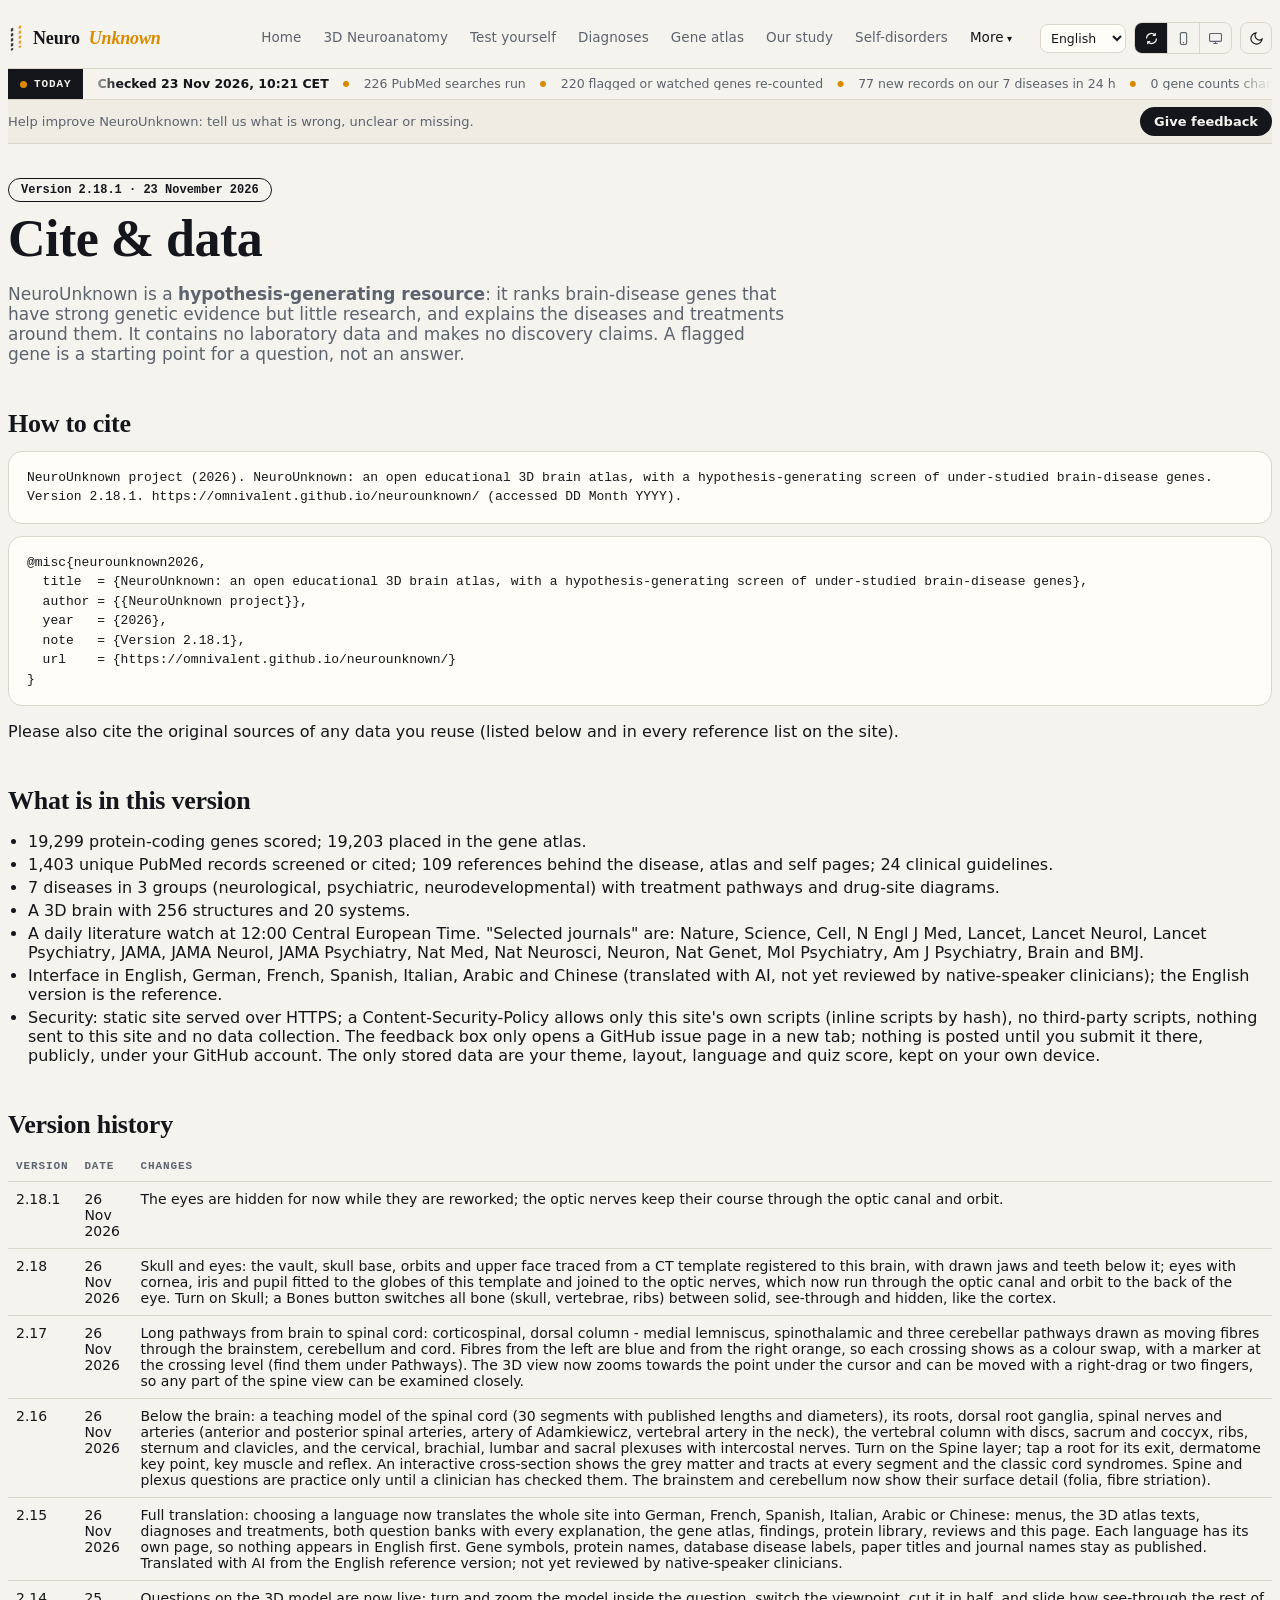
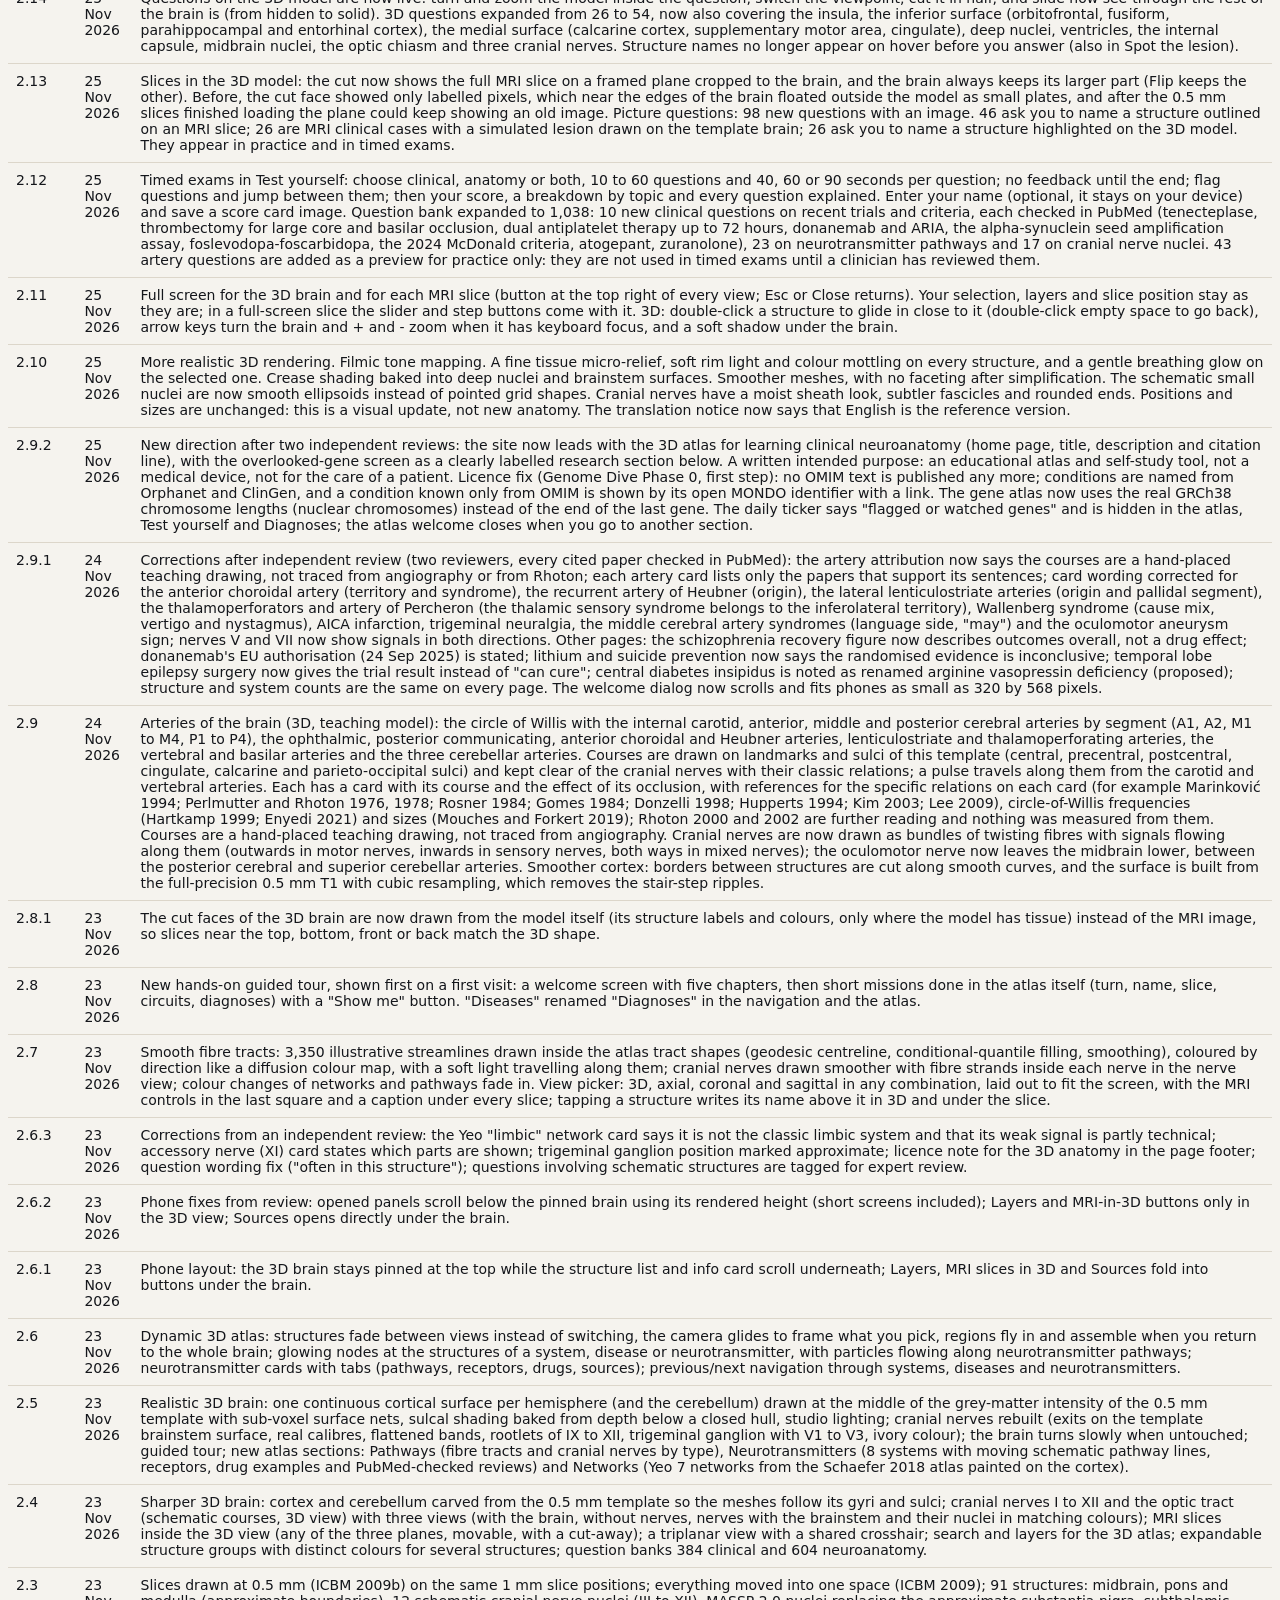
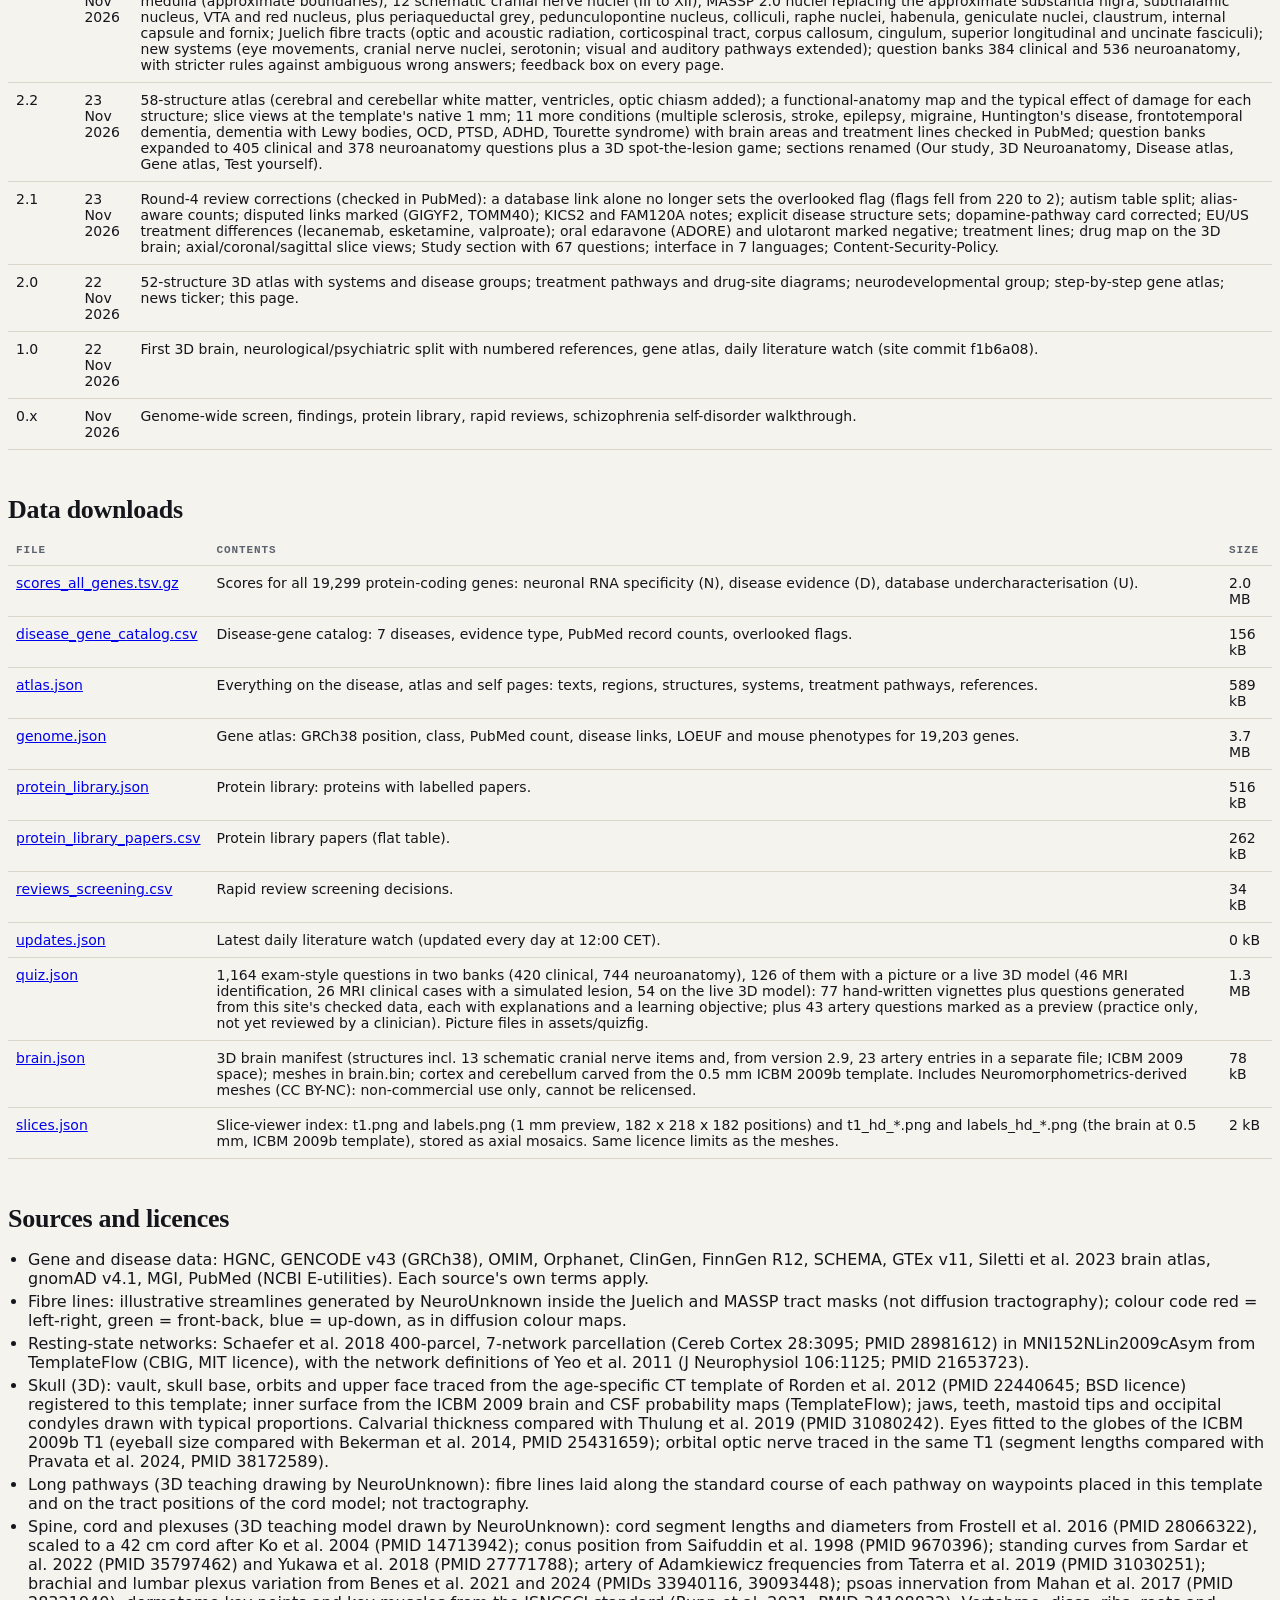
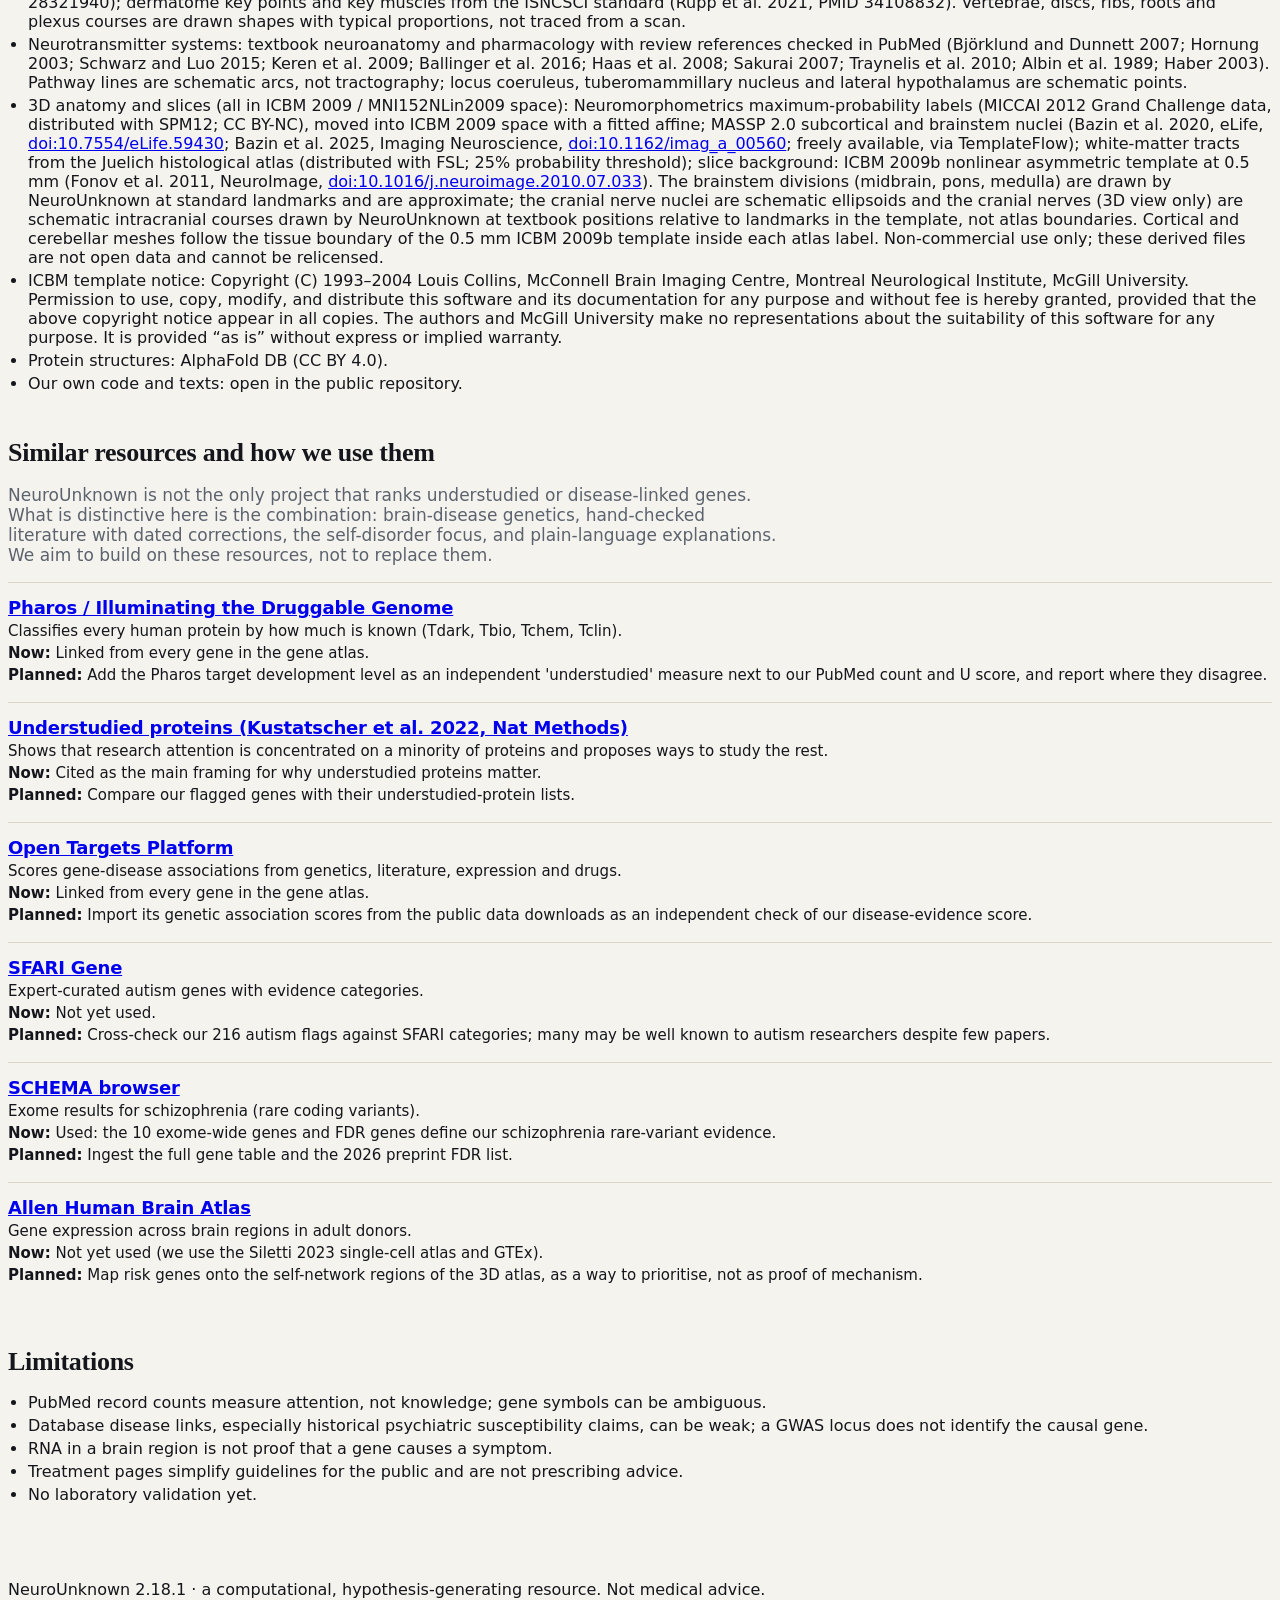
==== commit 06d2110f: "v2.18.1: eyes hidden for now; optic nerves keep their course through canal and orbit Co-Authored-By:" ====
--- a/cite.html
+++ b/cite.html
@@ -50,17 +50,17 @@
  <div class="hdr-tools"><div class="layout-seg" role="group" aria-label="Page layout"><button type="button" data-layout-set="auto" title="Layout: auto" aria-label="Layout: auto"><svg viewBox="0 0 24 24" width="15" height="15" fill="none" stroke="currentColor" stroke-width="1.8" aria-hidden="true"><path d="M4 12a8 8 0 0 1 13.7-5.6M20 12a8 8 0 0 1-13.7 5.6"/><path d="M18 3v4h-4M6 21v-4h4"/></svg></button><button type="button" data-layout-set="phone" title="Layout: phone" aria-label="Layout: phone"><svg viewBox="0 0 24 24" width="15" height="15" fill="none" stroke="currentColor" stroke-width="1.8" aria-hidden="true"><rect x="7" y="2.5" width="10" height="19" rx="2.2"/><path d="M11 18.5h2"/></svg></button><button type="button" data-layout-set="desktop" title="Layout: desktop" aria-label="Layout: desktop"><svg viewBox="0 0 24 24" width="15" height="15" fill="none" stroke="currentColor" stroke-width="1.8" aria-hidden="true"><rect x="2.5" y="4" width="19" height="12.5" rx="1.6"/><path d="M8.5 20h7M12 16.5V20"/></svg></button></div><button class="theme-btn" id="themeBtn" type="button" aria-label="Switch theme"></button></div>
 </div><div class="ticker" id="nuTicker"><a class="tk-live" href="index.html#/">Today</a><div class="tk-track"><div class="tk-run" id="nuTickerRun">Daily literature watch: every day at 12:00 Central European Time we re-check PubMed for our genes and diseases.</div></div></div></header><div class="fb-bar" id="nuFb"><div class="wrap fb-row"><span class="fb-t">Help improve NeuroUnknown: tell us what is wrong, unclear or missing.</span><button type="button" class="fb-btn" id="fbOpen" aria-expanded="false" aria-controls="fbPanel">Give feedback</button></div><div class="wrap fb-panel" id="fbPanel" hidden><label class="fb-l" for="fbText">Your feedback</label><textarea id="fbText" rows="4" maxlength="2000" placeholder="What is wrong, unclear or missing? If something is incorrect, what should it say (with a source if you have one)?"></textarea><div class="fb-sel"><label class="fb-l">How useful is this page? <select id="fbRate"><option value="">Choose</option><option>5 - Very useful</option><option>4 - Useful</option><option>3 - OK</option><option>2 - Not very useful</option><option>1 - Not useful</option></select></label><label class="fb-l">You are (optional) <select id="fbRole"><option value="">Choose</option><option>Medical student</option><option>Physician</option><option>Researcher</option><option>Other student</option><option>Patient or family member</option><option>Other</option></select></label></div><p class="fb-note">Your feedback opens as a <b>public</b> GitHub issue (a free GitHub account is needed); you can review it before posting. Please do not include personal, health or patient information.</p><div class="fb-act"><button type="button" class="fb-btn" id="fbSend">Continue on GitHub &rarr;</button><button type="button" class="fb-x" id="fbCancel">Cancel</button></div></div></div>
 <main class="wrap">
-<span class="ver">Version 2.18 &middot; 23 November 2026</span>
+<span class="ver">Version 2.18.1 &middot; 23 November 2026</span>
 <h1>Cite &amp; data</h1>
 <p class="lede">NeuroUnknown is a <b>hypothesis-generating resource</b>: it ranks brain-disease genes that have strong genetic evidence but little research, and explains the diseases and treatments around them. It contains no laboratory data and makes no discovery claims. A flagged gene is a starting point for a question, not an answer.</p>
 
 <h2>How to cite</h2>
-<div class="box"><pre>NeuroUnknown project (2026). NeuroUnknown: an open educational 3D brain atlas, with a hypothesis-generating screen of under-studied brain-disease genes. Version 2.18. https://omnivalent.github.io/neurounknown/ (accessed DD Month YYYY).</pre></div>
+<div class="box"><pre>NeuroUnknown project (2026). NeuroUnknown: an open educational 3D brain atlas, with a hypothesis-generating screen of under-studied brain-disease genes. Version 2.18.1. https://omnivalent.github.io/neurounknown/ (accessed DD Month YYYY).</pre></div>
 <div class="box"><pre>@misc{neurounknown2026,
   title  = {NeuroUnknown: an open educational 3D brain atlas, with a hypothesis-generating screen of under-studied brain-disease genes},
   author = {{NeuroUnknown project}},
   year   = {2026},
-  note   = {Version 2.18},
+  note   = {Version 2.18.1},
   url    = {https://omnivalent.github.io/neurounknown/}
 }</pre></div>
 <p>Please also cite the original sources of any data you reuse (listed below and in every reference list on the site).</p>
@@ -70,7 +70,7 @@
 <li>19,299 protein-coding genes scored; 19,203 placed in the gene atlas.</li>
 <li>1,403 unique PubMed records screened or cited; 109 references behind the disease, atlas and self pages; 24 clinical guidelines.</li>
 <li>7 diseases in 3 groups (neurological, psychiatric, neurodevelopmental) with treatment pathways and drug-site diagrams.</li>
-<li>A 3D brain with 257 structures and 20 systems.</li>
+<li>A 3D brain with 256 structures and 20 systems.</li>
 <li>A daily literature watch at 12:00 Central European Time. "Selected journals" are: Nature, Science, Cell, N Engl J Med, Lancet, Lancet Neurol, Lancet Psychiatry, JAMA, JAMA Neurol, JAMA Psychiatry, Nat Med, Nat Neurosci, Neuron, Nat Genet, Mol Psychiatry, Am J Psychiatry, Brain and BMJ.</li>
 <li>Interface in English, German, French, Spanish, Italian, Arabic and Chinese (translated with AI, not yet reviewed by native-speaker clinicians); the English version is the reference.</li>
 <li>Security: static site served over HTTPS; a Content-Security-Policy allows only this site's own scripts (inline scripts by hash), no third-party scripts, nothing sent to this site and no data collection. The feedback box only opens a GitHub issue page in a new tab; nothing is posted until you submit it there, publicly, under your GitHub account. The only stored data are your theme, layout, language and quiz score, kept on your own device.</li>
@@ -78,6 +78,7 @@
 
 <h2>Version history</h2>
 <div class="tw"><table><tr><th>Version</th><th>Date</th><th>Changes</th></tr>
+<tr><td>2.18.1</td><td>26 Nov 2026</td><td>The eyes are hidden for now while they are reworked; the optic nerves keep their course through the optic canal and orbit.</td></tr>
 <tr><td>2.18</td><td>26 Nov 2026</td><td>Skull and eyes: the vault, skull base, orbits and upper face traced from a CT template registered to this brain, with drawn jaws and teeth below it; eyes with cornea, iris and pupil fitted to the globes of this template and joined to the optic nerves, which now run through the optic canal and orbit to the back of the eye. Turn on Skull; a Bones button switches all bone (skull, vertebrae, ribs) between solid, see-through and hidden, like the cortex.</td></tr>
 <tr><td>2.17</td><td>26 Nov 2026</td><td>Long pathways from brain to spinal cord: corticospinal, dorsal column - medial lemniscus, spinothalamic and three cerebellar pathways drawn as moving fibres through the brainstem, cerebellum and cord. Fibres from the left are blue and from the right orange, so each crossing shows as a colour swap, with a marker at the crossing level (find them under Pathways). The 3D view now zooms towards the point under the cursor and can be moved with a right-drag or two fingers, so any part of the spine view can be examined closely.</td></tr>
 <tr><td>2.16</td><td>26 Nov 2026</td><td>Below the brain: a teaching model of the spinal cord (30 segments with published lengths and diameters), its roots, dorsal root ganglia, spinal nerves and arteries (anterior and posterior spinal arteries, artery of Adamkiewicz, vertebral artery in the neck), the vertebral column with discs, sacrum and coccyx, ribs, sternum and clavicles, and the cervical, brachial, lumbar and sacral plexuses with intercostal nerves. Turn on the Spine layer; tap a root for its exit, dermatome key point, key muscle and reflex. An interactive cross-section shows the grey matter and tracts at every segment and the classic cord syndromes. Spine and plexus questions are practice only until a clinician has checked them. The brainstem and cerebellum now show their surface detail (folia, fibre striation).</td></tr>
@@ -107,7 +108,7 @@
 <tr><td>0.x</td><td>Nov 2026</td><td>Genome-wide screen, findings, protein library, rapid reviews, schizophrenia self-disorder walkthrough.</td></tr></table></div>
 
 <h2>Data downloads</h2>
-<div class="tw"><table><tr><th>File</th><th>Contents</th><th>Size</th></tr><tr><td><a href="assets/data/scores_all_genes.tsv.gz" download>scores_all_genes.tsv.gz</a></td><td>Scores for all 19,299 protein-coding genes: neuronal RNA specificity (N), disease evidence (D), database undercharacterisation (U).</td><td class="mono">2.0 MB</td></tr><tr><td><a href="assets/data/disease_gene_catalog.csv" download>disease_gene_catalog.csv</a></td><td>Disease-gene catalog: 7 diseases, evidence type, PubMed record counts, overlooked flags.</td><td class="mono">156 kB</td></tr><tr><td><a href="assets/data/atlas.json" download>atlas.json</a></td><td>Everything on the disease, atlas and self pages: texts, regions, structures, systems, treatment pathways, references.</td><td class="mono">590 kB</td></tr><tr><td><a href="assets/data/genome.json" download>genome.json</a></td><td>Gene atlas: GRCh38 position, class, PubMed count, disease links, LOEUF and mouse phenotypes for 19,203 genes.</td><td class="mono">3.7 MB</td></tr><tr><td><a href="assets/data/protein_library.json" download>protein_library.json</a></td><td>Protein library: proteins with labelled papers.</td><td class="mono">516 kB</td></tr><tr><td><a href="assets/data/protein_library_papers.csv" download>protein_library_papers.csv</a></td><td>Protein library papers (flat table).</td><td class="mono">262 kB</td></tr><tr><td><a href="assets/data/reviews_screening.csv" download>reviews_screening.csv</a></td><td>Rapid review screening decisions.</td><td class="mono">34 kB</td></tr><tr><td><a href="assets/data/updates.json" download>updates.json</a></td><td>Latest daily literature watch (updated every day at 12:00 CET).</td><td class="mono">0 kB</td></tr><tr><td><a href="assets/data/quiz.json" download>quiz.json</a></td><td>1,164 exam-style questions in two banks (420 clinical, 744 neuroanatomy), 126 of them with a picture or a live 3D model (46 MRI identification, 26 MRI clinical cases with a simulated lesion, 54 on the live 3D model): 77 hand-written vignettes plus questions generated from this site's checked data, each with explanations and a learning objective; plus 43 artery questions marked as a preview (practice only, not yet reviewed by a clinician). Picture files in assets/quizfig.</td><td class="mono">1.3 MB</td></tr><tr><td><a href="assets/brain3d/brain.json" download>brain.json</a></td><td>3D brain manifest (structures incl. 13 schematic cranial nerve items and, from version 2.9, 23 artery entries in a separate file; ICBM 2009 space); meshes in brain.bin; cortex and cerebellum carved from the 0.5 mm ICBM 2009b template. Includes Neuromorphometrics-derived meshes (CC BY-NC): non-commercial use only, cannot be relicensed.</td><td class="mono">78 kB</td></tr><tr><td><a href="assets/brain3d/slices.json" download>slices.json</a></td><td>Slice-viewer index: t1.png and labels.png (1 mm preview, 182 x 218 x 182 positions) and t1_hd_*.png and labels_hd_*.png (the brain at 0.5 mm, ICBM 2009b template), stored as axial mosaics. Same licence limits as the meshes.</td><td class="mono">2 kB</td></tr></table></div>
+<div class="tw"><table><tr><th>File</th><th>Contents</th><th>Size</th></tr><tr><td><a href="assets/data/scores_all_genes.tsv.gz" download>scores_all_genes.tsv.gz</a></td><td>Scores for all 19,299 protein-coding genes: neuronal RNA specificity (N), disease evidence (D), database undercharacterisation (U).</td><td class="mono">2.0 MB</td></tr><tr><td><a href="assets/data/disease_gene_catalog.csv" download>disease_gene_catalog.csv</a></td><td>Disease-gene catalog: 7 diseases, evidence type, PubMed record counts, overlooked flags.</td><td class="mono">156 kB</td></tr><tr><td><a href="assets/data/atlas.json" download>atlas.json</a></td><td>Everything on the disease, atlas and self pages: texts, regions, structures, systems, treatment pathways, references.</td><td class="mono">589 kB</td></tr><tr><td><a href="assets/data/genome.json" download>genome.json</a></td><td>Gene atlas: GRCh38 position, class, PubMed count, disease links, LOEUF and mouse phenotypes for 19,203 genes.</td><td class="mono">3.7 MB</td></tr><tr><td><a href="assets/data/protein_library.json" download>protein_library.json</a></td><td>Protein library: proteins with labelled papers.</td><td class="mono">516 kB</td></tr><tr><td><a href="assets/data/protein_library_papers.csv" download>protein_library_papers.csv</a></td><td>Protein library papers (flat table).</td><td class="mono">262 kB</td></tr><tr><td><a href="assets/data/reviews_screening.csv" download>reviews_screening.csv</a></td><td>Rapid review screening decisions.</td><td class="mono">34 kB</td></tr><tr><td><a href="assets/data/updates.json" download>updates.json</a></td><td>Latest daily literature watch (updated every day at 12:00 CET).</td><td class="mono">0 kB</td></tr><tr><td><a href="assets/data/quiz.json" download>quiz.json</a></td><td>1,164 exam-style questions in two banks (420 clinical, 744 neuroanatomy), 126 of them with a picture or a live 3D model (46 MRI identification, 26 MRI clinical cases with a simulated lesion, 54 on the live 3D model): 77 hand-written vignettes plus questions generated from this site's checked data, each with explanations and a learning objective; plus 43 artery questions marked as a preview (practice only, not yet reviewed by a clinician). Picture files in assets/quizfig.</td><td class="mono">1.3 MB</td></tr><tr><td><a href="assets/brain3d/brain.json" download>brain.json</a></td><td>3D brain manifest (structures incl. 13 schematic cranial nerve items and, from version 2.9, 23 artery entries in a separate file; ICBM 2009 space); meshes in brain.bin; cortex and cerebellum carved from the 0.5 mm ICBM 2009b template. Includes Neuromorphometrics-derived meshes (CC BY-NC): non-commercial use only, cannot be relicensed.</td><td class="mono">78 kB</td></tr><tr><td><a href="assets/brain3d/slices.json" download>slices.json</a></td><td>Slice-viewer index: t1.png and labels.png (1 mm preview, 182 x 218 x 182 positions) and t1_hd_*.png and labels_hd_*.png (the brain at 0.5 mm, ICBM 2009b template), stored as axial mosaics. Same licence limits as the meshes.</td><td class="mono">2 kB</td></tr></table></div>
 
 <h2>Sources and licences</h2>
 <ul>
@@ -137,7 +138,7 @@
 <li>No laboratory validation yet.</li>
 </ul>
 </main>
-<footer class="site"><div class="wrap">NeuroUnknown 2.18 &middot; a computational, hypothesis-generating resource. Not medical advice.</div></footer>
+<footer class="site"><div class="wrap">NeuroUnknown 2.18.1 &middot; a computational, hypothesis-generating resource. Not medical advice.</div></footer>
 <script>
 (function(){ var o=document.getElementById('fbOpen'), p=document.getElementById('fbPanel'); if(!o||!p) return;
  function tog(show){ p.hidden=!show; o.setAttribute('aria-expanded',show); if(show) document.getElementById('fbText').focus(); }
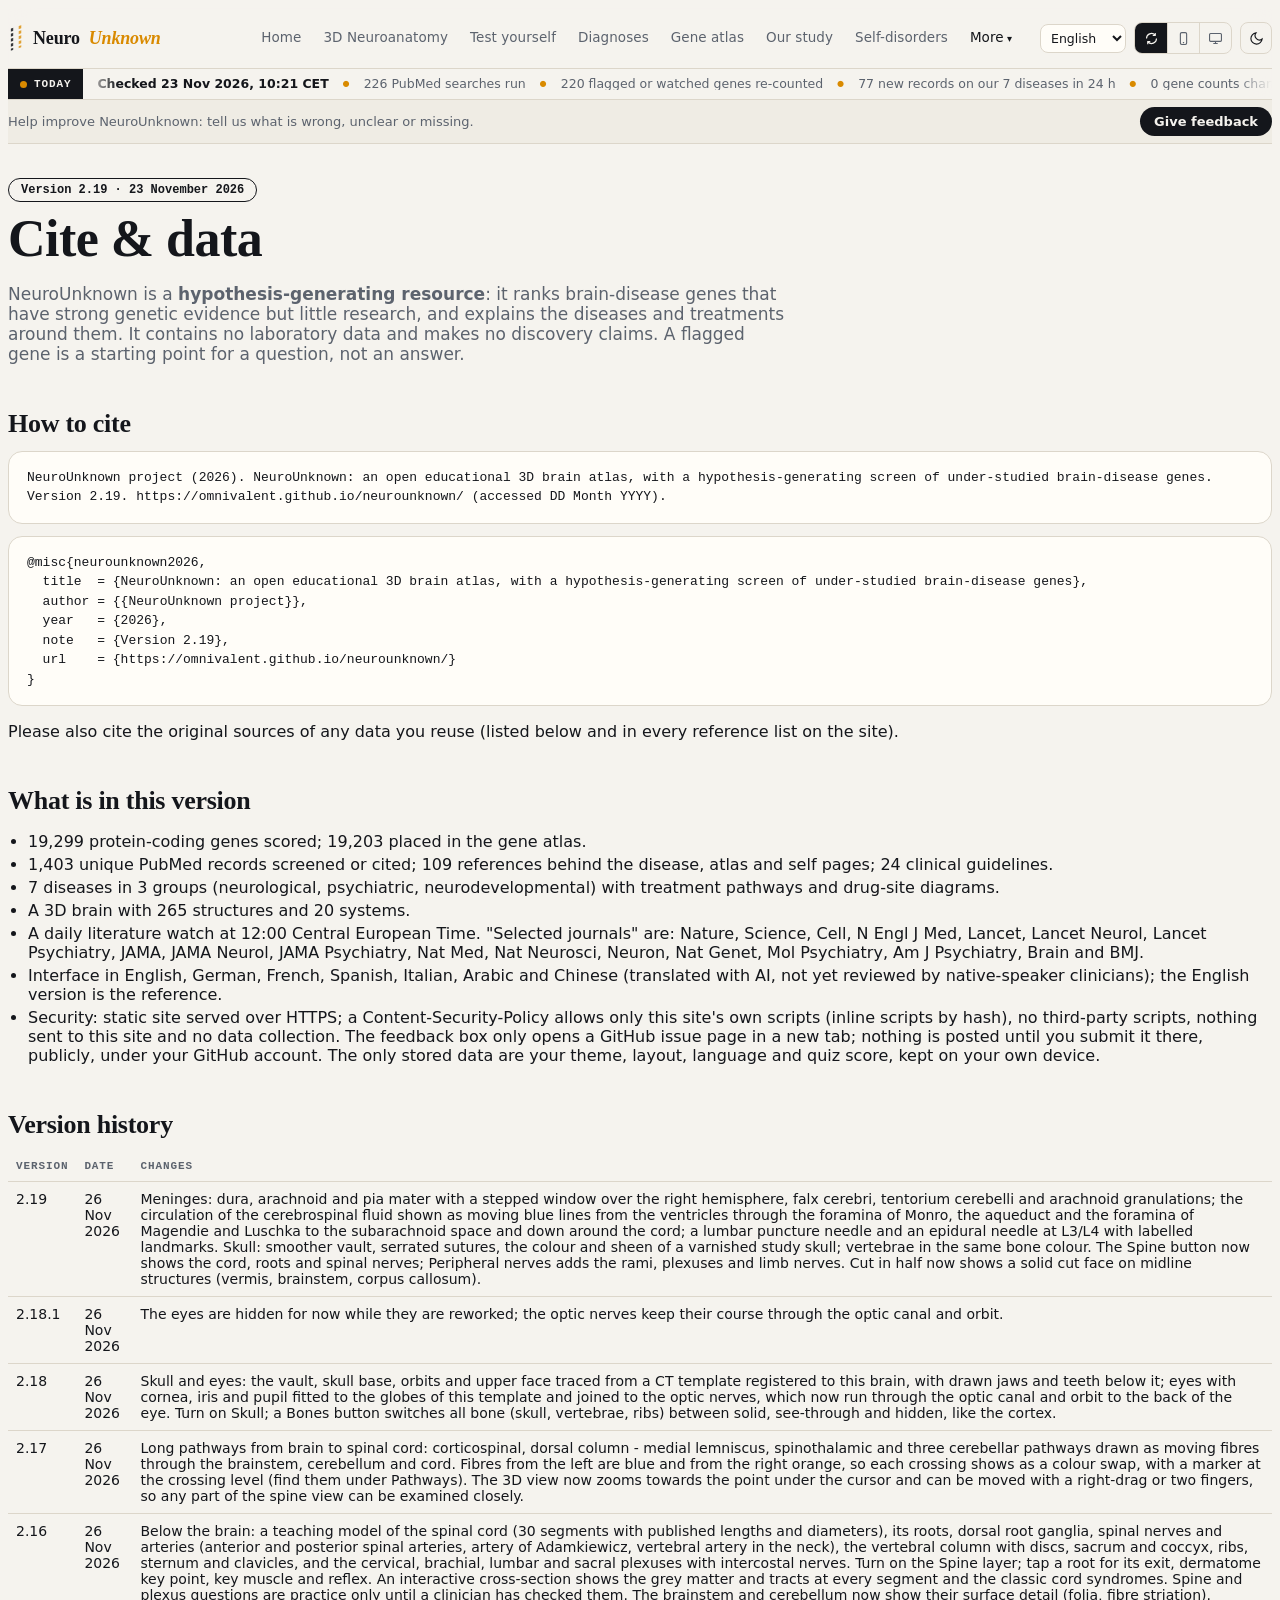
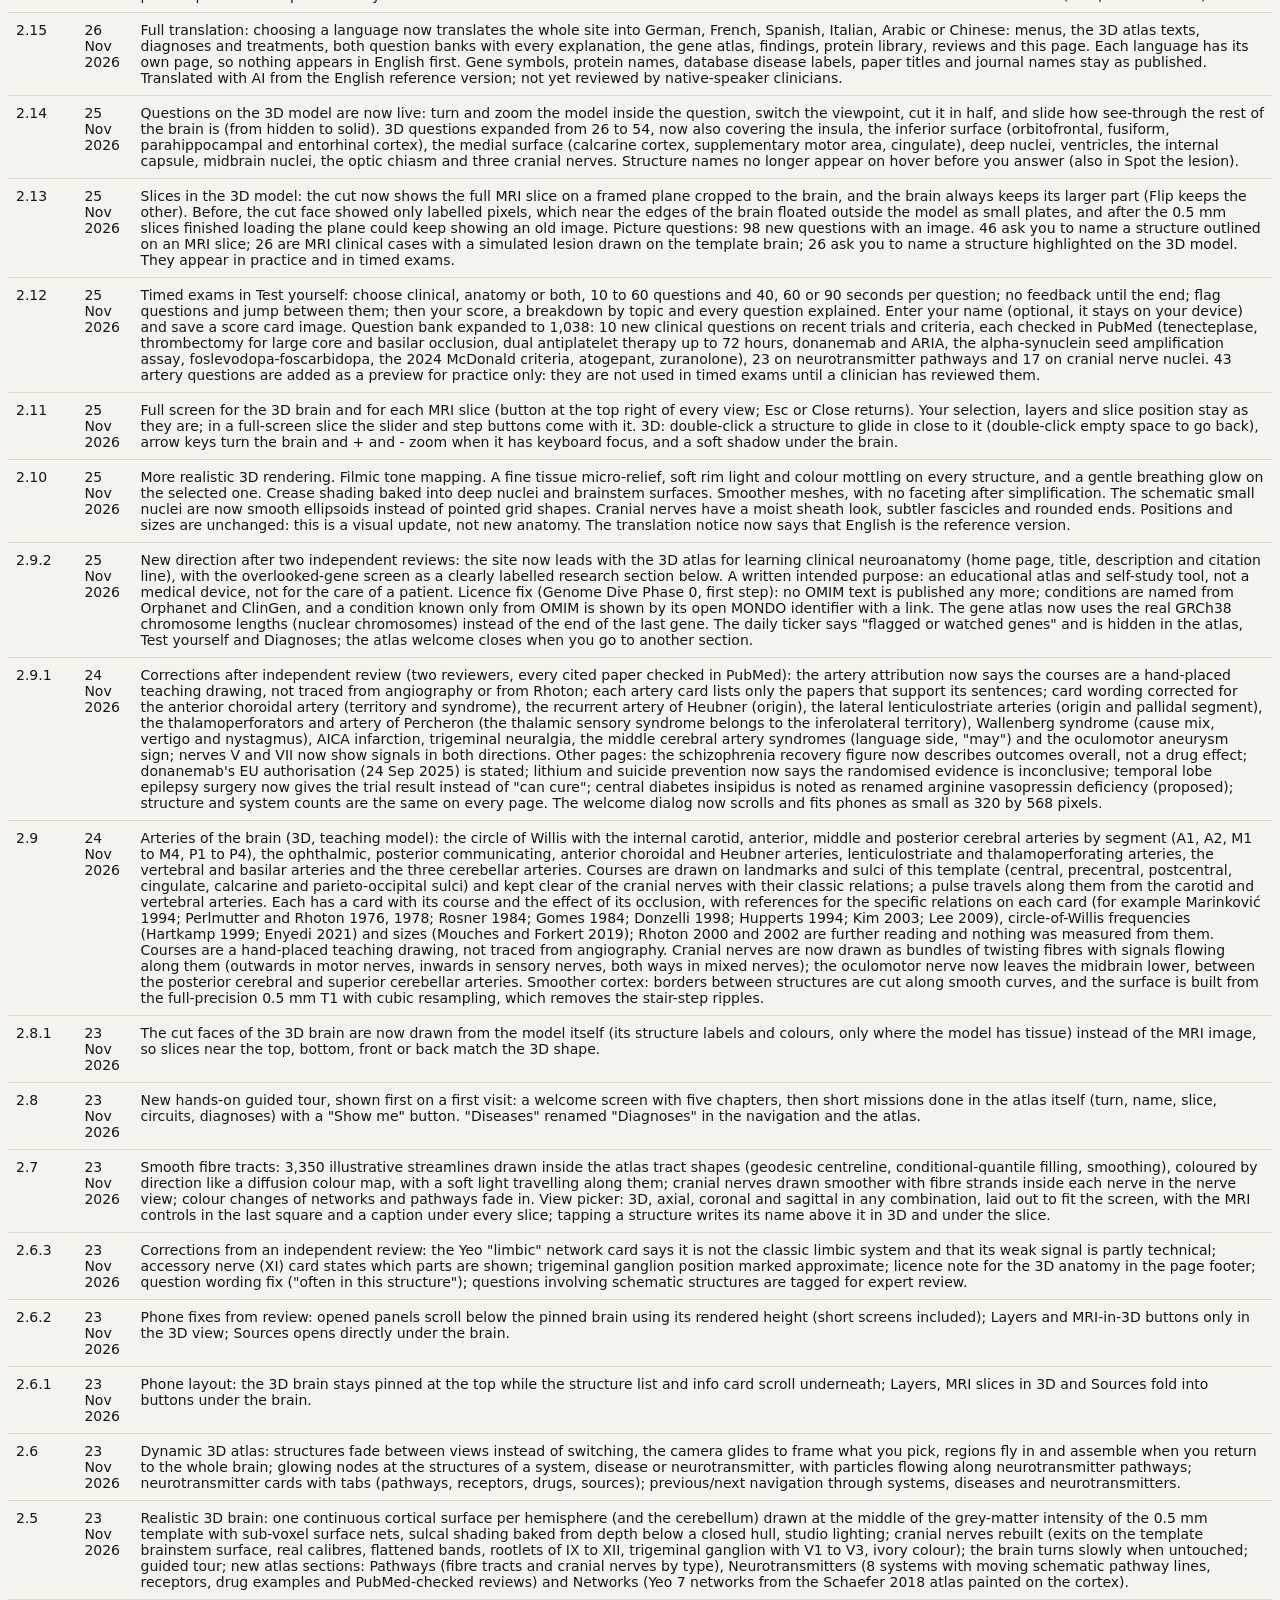
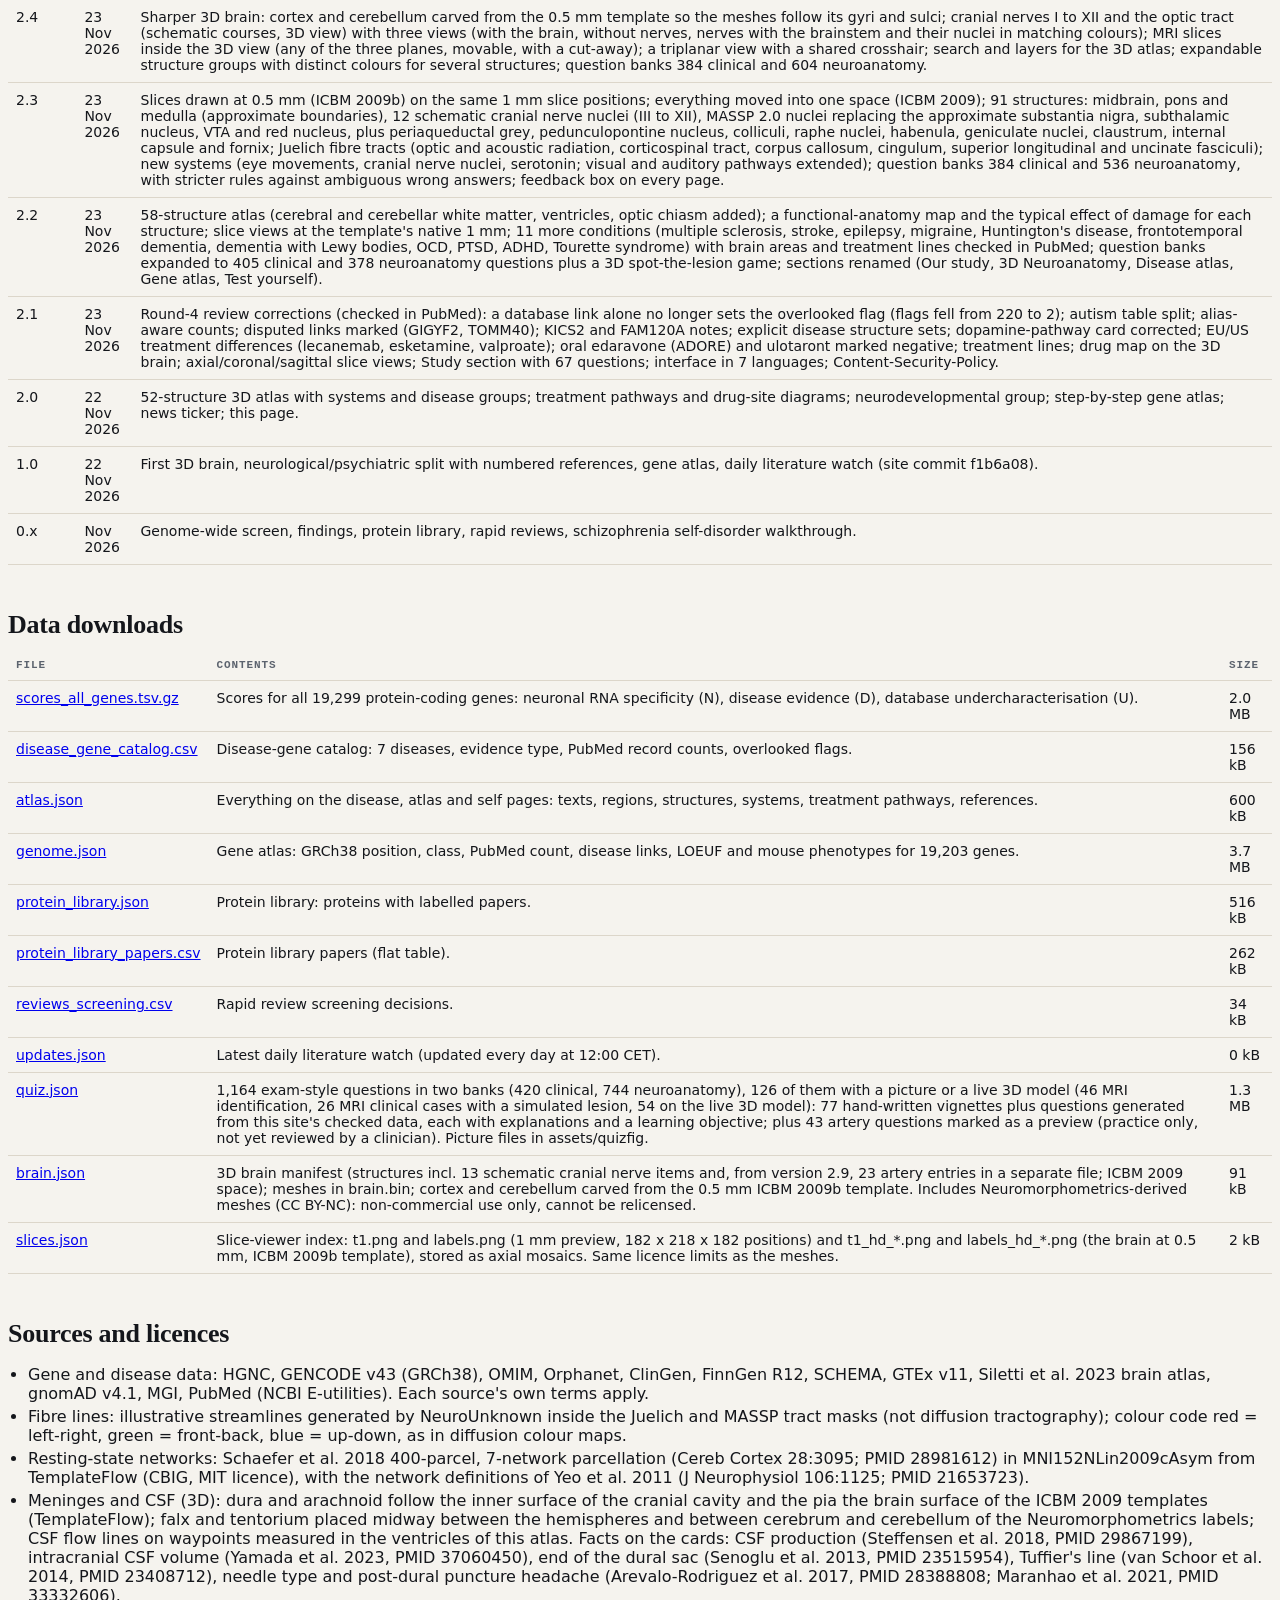
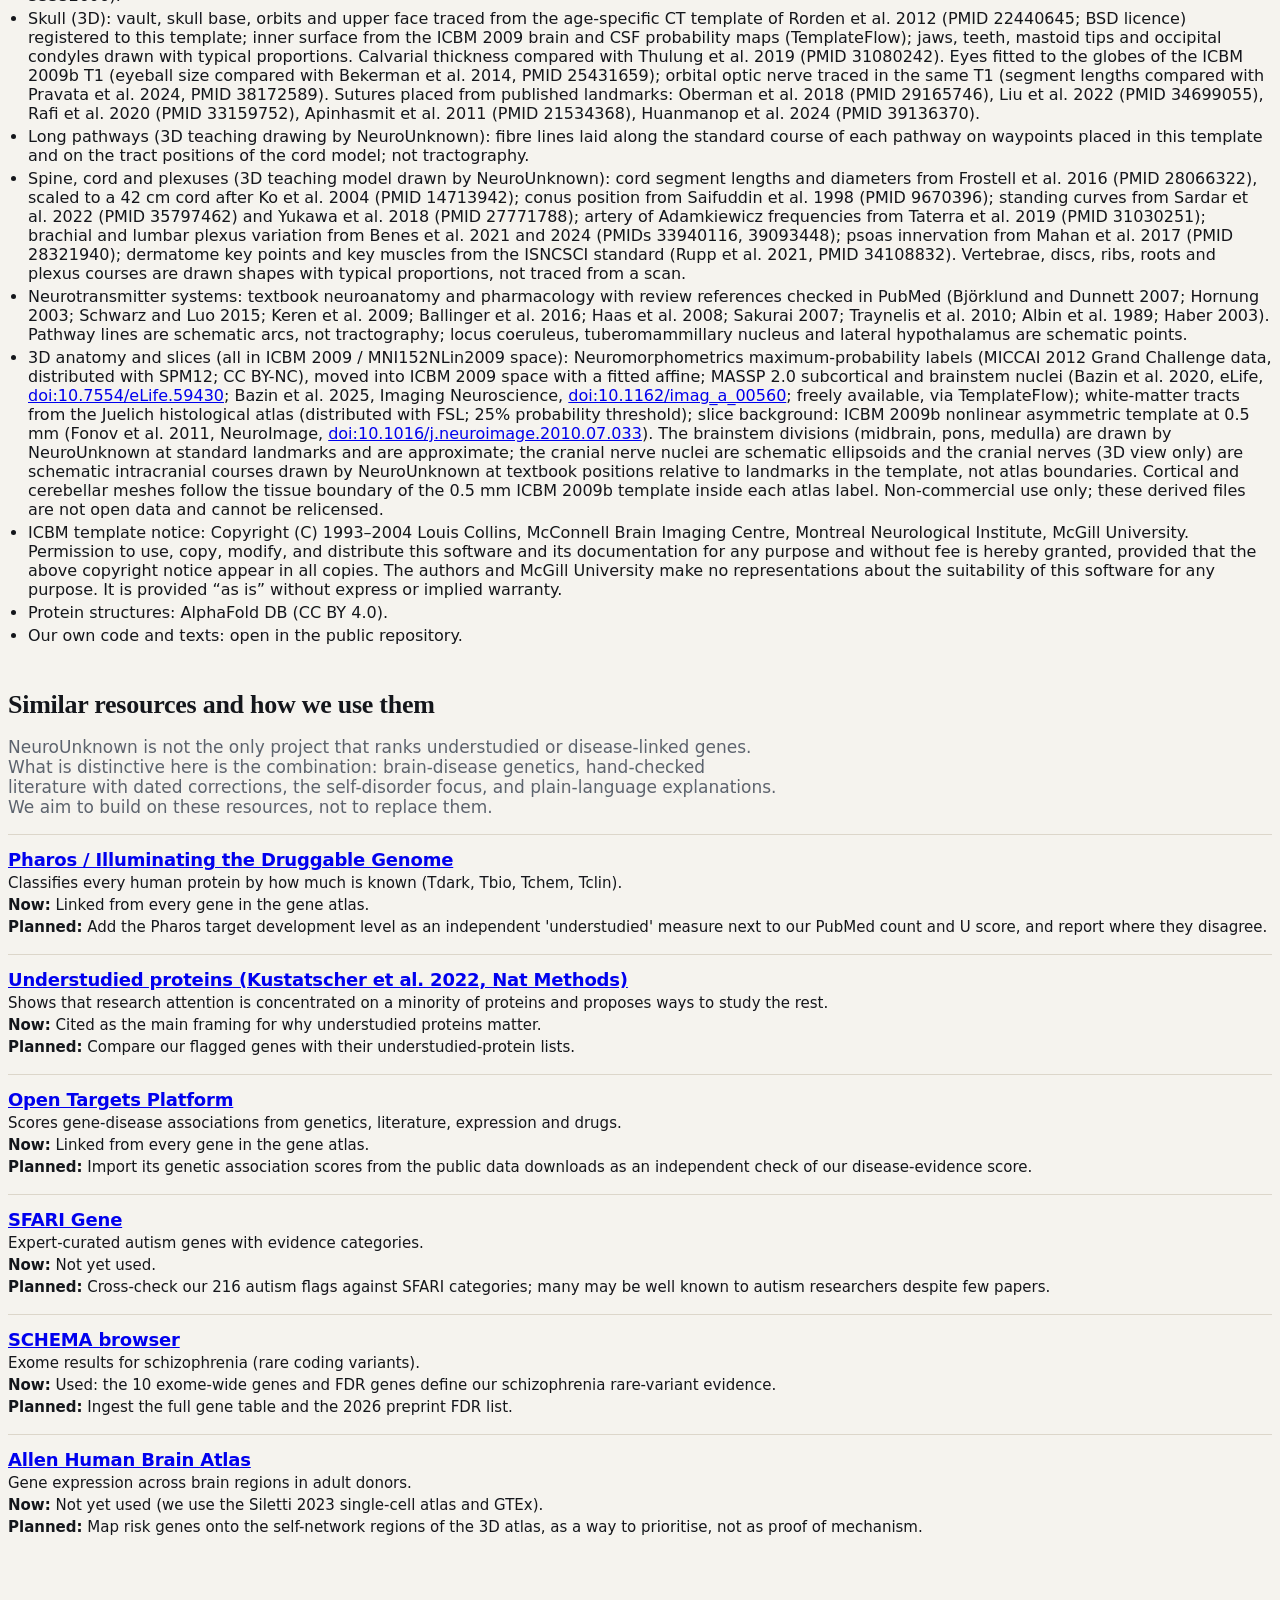
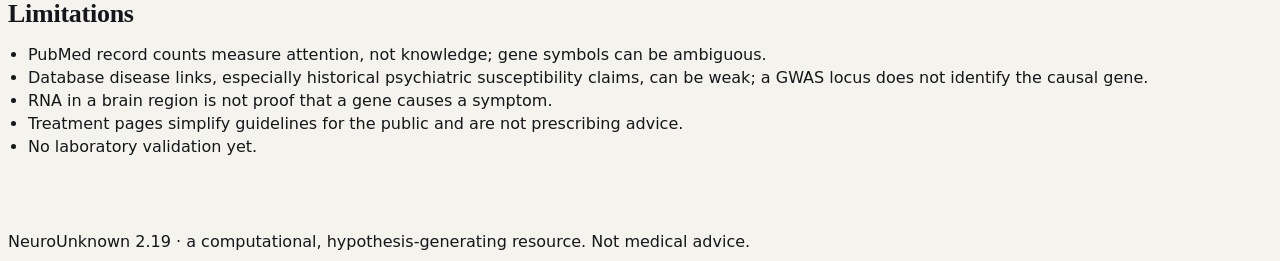
==== commit abfb8fc5: "v2.19: meninges, CSF circulation, lumbar puncture and epidural; smoother skull with sutures; spine a" ====
--- a/cite.html
+++ b/cite.html
@@ -50,17 +50,17 @@
  <div class="hdr-tools"><div class="layout-seg" role="group" aria-label="Page layout"><button type="button" data-layout-set="auto" title="Layout: auto" aria-label="Layout: auto"><svg viewBox="0 0 24 24" width="15" height="15" fill="none" stroke="currentColor" stroke-width="1.8" aria-hidden="true"><path d="M4 12a8 8 0 0 1 13.7-5.6M20 12a8 8 0 0 1-13.7 5.6"/><path d="M18 3v4h-4M6 21v-4h4"/></svg></button><button type="button" data-layout-set="phone" title="Layout: phone" aria-label="Layout: phone"><svg viewBox="0 0 24 24" width="15" height="15" fill="none" stroke="currentColor" stroke-width="1.8" aria-hidden="true"><rect x="7" y="2.5" width="10" height="19" rx="2.2"/><path d="M11 18.5h2"/></svg></button><button type="button" data-layout-set="desktop" title="Layout: desktop" aria-label="Layout: desktop"><svg viewBox="0 0 24 24" width="15" height="15" fill="none" stroke="currentColor" stroke-width="1.8" aria-hidden="true"><rect x="2.5" y="4" width="19" height="12.5" rx="1.6"/><path d="M8.5 20h7M12 16.5V20"/></svg></button></div><button class="theme-btn" id="themeBtn" type="button" aria-label="Switch theme"></button></div>
 </div><div class="ticker" id="nuTicker"><a class="tk-live" href="index.html#/">Today</a><div class="tk-track"><div class="tk-run" id="nuTickerRun">Daily literature watch: every day at 12:00 Central European Time we re-check PubMed for our genes and diseases.</div></div></div></header><div class="fb-bar" id="nuFb"><div class="wrap fb-row"><span class="fb-t">Help improve NeuroUnknown: tell us what is wrong, unclear or missing.</span><button type="button" class="fb-btn" id="fbOpen" aria-expanded="false" aria-controls="fbPanel">Give feedback</button></div><div class="wrap fb-panel" id="fbPanel" hidden><label class="fb-l" for="fbText">Your feedback</label><textarea id="fbText" rows="4" maxlength="2000" placeholder="What is wrong, unclear or missing? If something is incorrect, what should it say (with a source if you have one)?"></textarea><div class="fb-sel"><label class="fb-l">How useful is this page? <select id="fbRate"><option value="">Choose</option><option>5 - Very useful</option><option>4 - Useful</option><option>3 - OK</option><option>2 - Not very useful</option><option>1 - Not useful</option></select></label><label class="fb-l">You are (optional) <select id="fbRole"><option value="">Choose</option><option>Medical student</option><option>Physician</option><option>Researcher</option><option>Other student</option><option>Patient or family member</option><option>Other</option></select></label></div><p class="fb-note">Your feedback opens as a <b>public</b> GitHub issue (a free GitHub account is needed); you can review it before posting. Please do not include personal, health or patient information.</p><div class="fb-act"><button type="button" class="fb-btn" id="fbSend">Continue on GitHub &rarr;</button><button type="button" class="fb-x" id="fbCancel">Cancel</button></div></div></div>
 <main class="wrap">
-<span class="ver">Version 2.18.1 &middot; 23 November 2026</span>
+<span class="ver">Version 2.19 &middot; 23 November 2026</span>
 <h1>Cite &amp; data</h1>
 <p class="lede">NeuroUnknown is a <b>hypothesis-generating resource</b>: it ranks brain-disease genes that have strong genetic evidence but little research, and explains the diseases and treatments around them. It contains no laboratory data and makes no discovery claims. A flagged gene is a starting point for a question, not an answer.</p>
 
 <h2>How to cite</h2>
-<div class="box"><pre>NeuroUnknown project (2026). NeuroUnknown: an open educational 3D brain atlas, with a hypothesis-generating screen of under-studied brain-disease genes. Version 2.18.1. https://omnivalent.github.io/neurounknown/ (accessed DD Month YYYY).</pre></div>
+<div class="box"><pre>NeuroUnknown project (2026). NeuroUnknown: an open educational 3D brain atlas, with a hypothesis-generating screen of under-studied brain-disease genes. Version 2.19. https://omnivalent.github.io/neurounknown/ (accessed DD Month YYYY).</pre></div>
 <div class="box"><pre>@misc{neurounknown2026,
   title  = {NeuroUnknown: an open educational 3D brain atlas, with a hypothesis-generating screen of under-studied brain-disease genes},
   author = {{NeuroUnknown project}},
   year   = {2026},
-  note   = {Version 2.18.1},
+  note   = {Version 2.19},
   url    = {https://omnivalent.github.io/neurounknown/}
 }</pre></div>
 <p>Please also cite the original sources of any data you reuse (listed below and in every reference list on the site).</p>
@@ -70,7 +70,7 @@
 <li>19,299 protein-coding genes scored; 19,203 placed in the gene atlas.</li>
 <li>1,403 unique PubMed records screened or cited; 109 references behind the disease, atlas and self pages; 24 clinical guidelines.</li>
 <li>7 diseases in 3 groups (neurological, psychiatric, neurodevelopmental) with treatment pathways and drug-site diagrams.</li>
-<li>A 3D brain with 256 structures and 20 systems.</li>
+<li>A 3D brain with 265 structures and 20 systems.</li>
 <li>A daily literature watch at 12:00 Central European Time. "Selected journals" are: Nature, Science, Cell, N Engl J Med, Lancet, Lancet Neurol, Lancet Psychiatry, JAMA, JAMA Neurol, JAMA Psychiatry, Nat Med, Nat Neurosci, Neuron, Nat Genet, Mol Psychiatry, Am J Psychiatry, Brain and BMJ.</li>
 <li>Interface in English, German, French, Spanish, Italian, Arabic and Chinese (translated with AI, not yet reviewed by native-speaker clinicians); the English version is the reference.</li>
 <li>Security: static site served over HTTPS; a Content-Security-Policy allows only this site's own scripts (inline scripts by hash), no third-party scripts, nothing sent to this site and no data collection. The feedback box only opens a GitHub issue page in a new tab; nothing is posted until you submit it there, publicly, under your GitHub account. The only stored data are your theme, layout, language and quiz score, kept on your own device.</li>
@@ -78,6 +78,7 @@
 
 <h2>Version history</h2>
 <div class="tw"><table><tr><th>Version</th><th>Date</th><th>Changes</th></tr>
+<tr><td>2.19</td><td>26 Nov 2026</td><td>Meninges: dura, arachnoid and pia mater with a stepped window over the right hemisphere, falx cerebri, tentorium cerebelli and arachnoid granulations; the circulation of the cerebrospinal fluid shown as moving blue lines from the ventricles through the foramina of Monro, the aqueduct and the foramina of Magendie and Luschka to the subarachnoid space and down around the cord; a lumbar puncture needle and an epidural needle at L3/L4 with labelled landmarks. Skull: smoother vault, serrated sutures, the colour and sheen of a varnished study skull; vertebrae in the same bone colour. The Spine button now shows the cord, roots and spinal nerves; Peripheral nerves adds the rami, plexuses and limb nerves. Cut in half now shows a solid cut face on midline structures (vermis, brainstem, corpus callosum).</td></tr>
 <tr><td>2.18.1</td><td>26 Nov 2026</td><td>The eyes are hidden for now while they are reworked; the optic nerves keep their course through the optic canal and orbit.</td></tr>
 <tr><td>2.18</td><td>26 Nov 2026</td><td>Skull and eyes: the vault, skull base, orbits and upper face traced from a CT template registered to this brain, with drawn jaws and teeth below it; eyes with cornea, iris and pupil fitted to the globes of this template and joined to the optic nerves, which now run through the optic canal and orbit to the back of the eye. Turn on Skull; a Bones button switches all bone (skull, vertebrae, ribs) between solid, see-through and hidden, like the cortex.</td></tr>
 <tr><td>2.17</td><td>26 Nov 2026</td><td>Long pathways from brain to spinal cord: corticospinal, dorsal column - medial lemniscus, spinothalamic and three cerebellar pathways drawn as moving fibres through the brainstem, cerebellum and cord. Fibres from the left are blue and from the right orange, so each crossing shows as a colour swap, with a marker at the crossing level (find them under Pathways). The 3D view now zooms towards the point under the cursor and can be moved with a right-drag or two fingers, so any part of the spine view can be examined closely.</td></tr>
@@ -108,14 +109,15 @@
 <tr><td>0.x</td><td>Nov 2026</td><td>Genome-wide screen, findings, protein library, rapid reviews, schizophrenia self-disorder walkthrough.</td></tr></table></div>
 
 <h2>Data downloads</h2>
-<div class="tw"><table><tr><th>File</th><th>Contents</th><th>Size</th></tr><tr><td><a href="assets/data/scores_all_genes.tsv.gz" download>scores_all_genes.tsv.gz</a></td><td>Scores for all 19,299 protein-coding genes: neuronal RNA specificity (N), disease evidence (D), database undercharacterisation (U).</td><td class="mono">2.0 MB</td></tr><tr><td><a href="assets/data/disease_gene_catalog.csv" download>disease_gene_catalog.csv</a></td><td>Disease-gene catalog: 7 diseases, evidence type, PubMed record counts, overlooked flags.</td><td class="mono">156 kB</td></tr><tr><td><a href="assets/data/atlas.json" download>atlas.json</a></td><td>Everything on the disease, atlas and self pages: texts, regions, structures, systems, treatment pathways, references.</td><td class="mono">589 kB</td></tr><tr><td><a href="assets/data/genome.json" download>genome.json</a></td><td>Gene atlas: GRCh38 position, class, PubMed count, disease links, LOEUF and mouse phenotypes for 19,203 genes.</td><td class="mono">3.7 MB</td></tr><tr><td><a href="assets/data/protein_library.json" download>protein_library.json</a></td><td>Protein library: proteins with labelled papers.</td><td class="mono">516 kB</td></tr><tr><td><a href="assets/data/protein_library_papers.csv" download>protein_library_papers.csv</a></td><td>Protein library papers (flat table).</td><td class="mono">262 kB</td></tr><tr><td><a href="assets/data/reviews_screening.csv" download>reviews_screening.csv</a></td><td>Rapid review screening decisions.</td><td class="mono">34 kB</td></tr><tr><td><a href="assets/data/updates.json" download>updates.json</a></td><td>Latest daily literature watch (updated every day at 12:00 CET).</td><td class="mono">0 kB</td></tr><tr><td><a href="assets/data/quiz.json" download>quiz.json</a></td><td>1,164 exam-style questions in two banks (420 clinical, 744 neuroanatomy), 126 of them with a picture or a live 3D model (46 MRI identification, 26 MRI clinical cases with a simulated lesion, 54 on the live 3D model): 77 hand-written vignettes plus questions generated from this site's checked data, each with explanations and a learning objective; plus 43 artery questions marked as a preview (practice only, not yet reviewed by a clinician). Picture files in assets/quizfig.</td><td class="mono">1.3 MB</td></tr><tr><td><a href="assets/brain3d/brain.json" download>brain.json</a></td><td>3D brain manifest (structures incl. 13 schematic cranial nerve items and, from version 2.9, 23 artery entries in a separate file; ICBM 2009 space); meshes in brain.bin; cortex and cerebellum carved from the 0.5 mm ICBM 2009b template. Includes Neuromorphometrics-derived meshes (CC BY-NC): non-commercial use only, cannot be relicensed.</td><td class="mono">78 kB</td></tr><tr><td><a href="assets/brain3d/slices.json" download>slices.json</a></td><td>Slice-viewer index: t1.png and labels.png (1 mm preview, 182 x 218 x 182 positions) and t1_hd_*.png and labels_hd_*.png (the brain at 0.5 mm, ICBM 2009b template), stored as axial mosaics. Same licence limits as the meshes.</td><td class="mono">2 kB</td></tr></table></div>
+<div class="tw"><table><tr><th>File</th><th>Contents</th><th>Size</th></tr><tr><td><a href="assets/data/scores_all_genes.tsv.gz" download>scores_all_genes.tsv.gz</a></td><td>Scores for all 19,299 protein-coding genes: neuronal RNA specificity (N), disease evidence (D), database undercharacterisation (U).</td><td class="mono">2.0 MB</td></tr><tr><td><a href="assets/data/disease_gene_catalog.csv" download>disease_gene_catalog.csv</a></td><td>Disease-gene catalog: 7 diseases, evidence type, PubMed record counts, overlooked flags.</td><td class="mono">156 kB</td></tr><tr><td><a href="assets/data/atlas.json" download>atlas.json</a></td><td>Everything on the disease, atlas and self pages: texts, regions, structures, systems, treatment pathways, references.</td><td class="mono">600 kB</td></tr><tr><td><a href="assets/data/genome.json" download>genome.json</a></td><td>Gene atlas: GRCh38 position, class, PubMed count, disease links, LOEUF and mouse phenotypes for 19,203 genes.</td><td class="mono">3.7 MB</td></tr><tr><td><a href="assets/data/protein_library.json" download>protein_library.json</a></td><td>Protein library: proteins with labelled papers.</td><td class="mono">516 kB</td></tr><tr><td><a href="assets/data/protein_library_papers.csv" download>protein_library_papers.csv</a></td><td>Protein library papers (flat table).</td><td class="mono">262 kB</td></tr><tr><td><a href="assets/data/reviews_screening.csv" download>reviews_screening.csv</a></td><td>Rapid review screening decisions.</td><td class="mono">34 kB</td></tr><tr><td><a href="assets/data/updates.json" download>updates.json</a></td><td>Latest daily literature watch (updated every day at 12:00 CET).</td><td class="mono">0 kB</td></tr><tr><td><a href="assets/data/quiz.json" download>quiz.json</a></td><td>1,164 exam-style questions in two banks (420 clinical, 744 neuroanatomy), 126 of them with a picture or a live 3D model (46 MRI identification, 26 MRI clinical cases with a simulated lesion, 54 on the live 3D model): 77 hand-written vignettes plus questions generated from this site's checked data, each with explanations and a learning objective; plus 43 artery questions marked as a preview (practice only, not yet reviewed by a clinician). Picture files in assets/quizfig.</td><td class="mono">1.3 MB</td></tr><tr><td><a href="assets/brain3d/brain.json" download>brain.json</a></td><td>3D brain manifest (structures incl. 13 schematic cranial nerve items and, from version 2.9, 23 artery entries in a separate file; ICBM 2009 space); meshes in brain.bin; cortex and cerebellum carved from the 0.5 mm ICBM 2009b template. Includes Neuromorphometrics-derived meshes (CC BY-NC): non-commercial use only, cannot be relicensed.</td><td class="mono">91 kB</td></tr><tr><td><a href="assets/brain3d/slices.json" download>slices.json</a></td><td>Slice-viewer index: t1.png and labels.png (1 mm preview, 182 x 218 x 182 positions) and t1_hd_*.png and labels_hd_*.png (the brain at 0.5 mm, ICBM 2009b template), stored as axial mosaics. Same licence limits as the meshes.</td><td class="mono">2 kB</td></tr></table></div>
 
 <h2>Sources and licences</h2>
 <ul>
 <li>Gene and disease data: HGNC, GENCODE v43 (GRCh38), OMIM, Orphanet, ClinGen, FinnGen R12, SCHEMA, GTEx v11, Siletti et al. 2023 brain atlas, gnomAD v4.1, MGI, PubMed (NCBI E-utilities). Each source's own terms apply.</li>
 <li>Fibre lines: illustrative streamlines generated by NeuroUnknown inside the Juelich and MASSP tract masks (not diffusion tractography); colour code red = left-right, green = front-back, blue = up-down, as in diffusion colour maps.</li>
 <li>Resting-state networks: Schaefer et al. 2018 400-parcel, 7-network parcellation (Cereb Cortex 28:3095; PMID 28981612) in MNI152NLin2009cAsym from TemplateFlow (CBIG, MIT licence), with the network definitions of Yeo et al. 2011 (J Neurophysiol 106:1125; PMID 21653723).</li>
-<li>Skull (3D): vault, skull base, orbits and upper face traced from the age-specific CT template of Rorden et al. 2012 (PMID 22440645; BSD licence) registered to this template; inner surface from the ICBM 2009 brain and CSF probability maps (TemplateFlow); jaws, teeth, mastoid tips and occipital condyles drawn with typical proportions. Calvarial thickness compared with Thulung et al. 2019 (PMID 31080242). Eyes fitted to the globes of the ICBM 2009b T1 (eyeball size compared with Bekerman et al. 2014, PMID 25431659); orbital optic nerve traced in the same T1 (segment lengths compared with Pravata et al. 2024, PMID 38172589).</li>
+<li>Meninges and CSF (3D): dura and arachnoid follow the inner surface of the cranial cavity and the pia the brain surface of the ICBM 2009 templates (TemplateFlow); falx and tentorium placed midway between the hemispheres and between cerebrum and cerebellum of the Neuromorphometrics labels; CSF flow lines on waypoints measured in the ventricles of this atlas. Facts on the cards: CSF production (Steffensen et al. 2018, PMID 29867199), intracranial CSF volume (Yamada et al. 2023, PMID 37060450), end of the dural sac (Senoglu et al. 2013, PMID 23515954), Tuffier's line (van Schoor et al. 2014, PMID 23408712), needle type and post-dural puncture headache (Arevalo-Rodriguez et al. 2017, PMID 28388808; Maranhao et al. 2021, PMID 33332606).</li>
+<li>Skull (3D): vault, skull base, orbits and upper face traced from the age-specific CT template of Rorden et al. 2012 (PMID 22440645; BSD licence) registered to this template; inner surface from the ICBM 2009 brain and CSF probability maps (TemplateFlow); jaws, teeth, mastoid tips and occipital condyles drawn with typical proportions. Calvarial thickness compared with Thulung et al. 2019 (PMID 31080242). Eyes fitted to the globes of the ICBM 2009b T1 (eyeball size compared with Bekerman et al. 2014, PMID 25431659); orbital optic nerve traced in the same T1 (segment lengths compared with Pravata et al. 2024, PMID 38172589). Sutures placed from published landmarks: Oberman et al. 2018 (PMID 29165746), Liu et al. 2022 (PMID 34699055), Rafi et al. 2020 (PMID 33159752), Apinhasmit et al. 2011 (PMID 21534368), Huanmanop et al. 2024 (PMID 39136370).</li>
 <li>Long pathways (3D teaching drawing by NeuroUnknown): fibre lines laid along the standard course of each pathway on waypoints placed in this template and on the tract positions of the cord model; not tractography.</li>
 <li>Spine, cord and plexuses (3D teaching model drawn by NeuroUnknown): cord segment lengths and diameters from Frostell et al. 2016 (PMID 28066322), scaled to a 42 cm cord after Ko et al. 2004 (PMID 14713942); conus position from Saifuddin et al. 1998 (PMID 9670396); standing curves from Sardar et al. 2022 (PMID 35797462) and Yukawa et al. 2018 (PMID 27771788); artery of Adamkiewicz frequencies from Taterra et al. 2019 (PMID 31030251); brachial and lumbar plexus variation from Benes et al. 2021 and 2024 (PMIDs 33940116, 39093448); psoas innervation from Mahan et al. 2017 (PMID 28321940); dermatome key points and key muscles from the ISNCSCI standard (Rupp et al. 2021, PMID 34108832). Vertebrae, discs, ribs, roots and plexus courses are drawn shapes with typical proportions, not traced from a scan.</li>
 <li>Neurotransmitter systems: textbook neuroanatomy and pharmacology with review references checked in PubMed (Björklund and Dunnett 2007; Hornung 2003; Schwarz and Luo 2015; Keren et al. 2009; Ballinger et al. 2016; Haas et al. 2008; Sakurai 2007; Traynelis et al. 2010; Albin et al. 1989; Haber 2003). Pathway lines are schematic arcs, not tractography; locus coeruleus, tuberomammillary nucleus and lateral hypothalamus are schematic points.</li>
@@ -138,7 +140,7 @@
 <li>No laboratory validation yet.</li>
 </ul>
 </main>
-<footer class="site"><div class="wrap">NeuroUnknown 2.18.1 &middot; a computational, hypothesis-generating resource. Not medical advice.</div></footer>
+<footer class="site"><div class="wrap">NeuroUnknown 2.19 &middot; a computational, hypothesis-generating resource. Not medical advice.</div></footer>
 <script>
 (function(){ var o=document.getElementById('fbOpen'), p=document.getElementById('fbPanel'); if(!o||!p) return;
  function tog(show){ p.hidden=!show; o.setAttribute('aria-expanded',show); if(show) document.getElementById('fbText').focus(); }
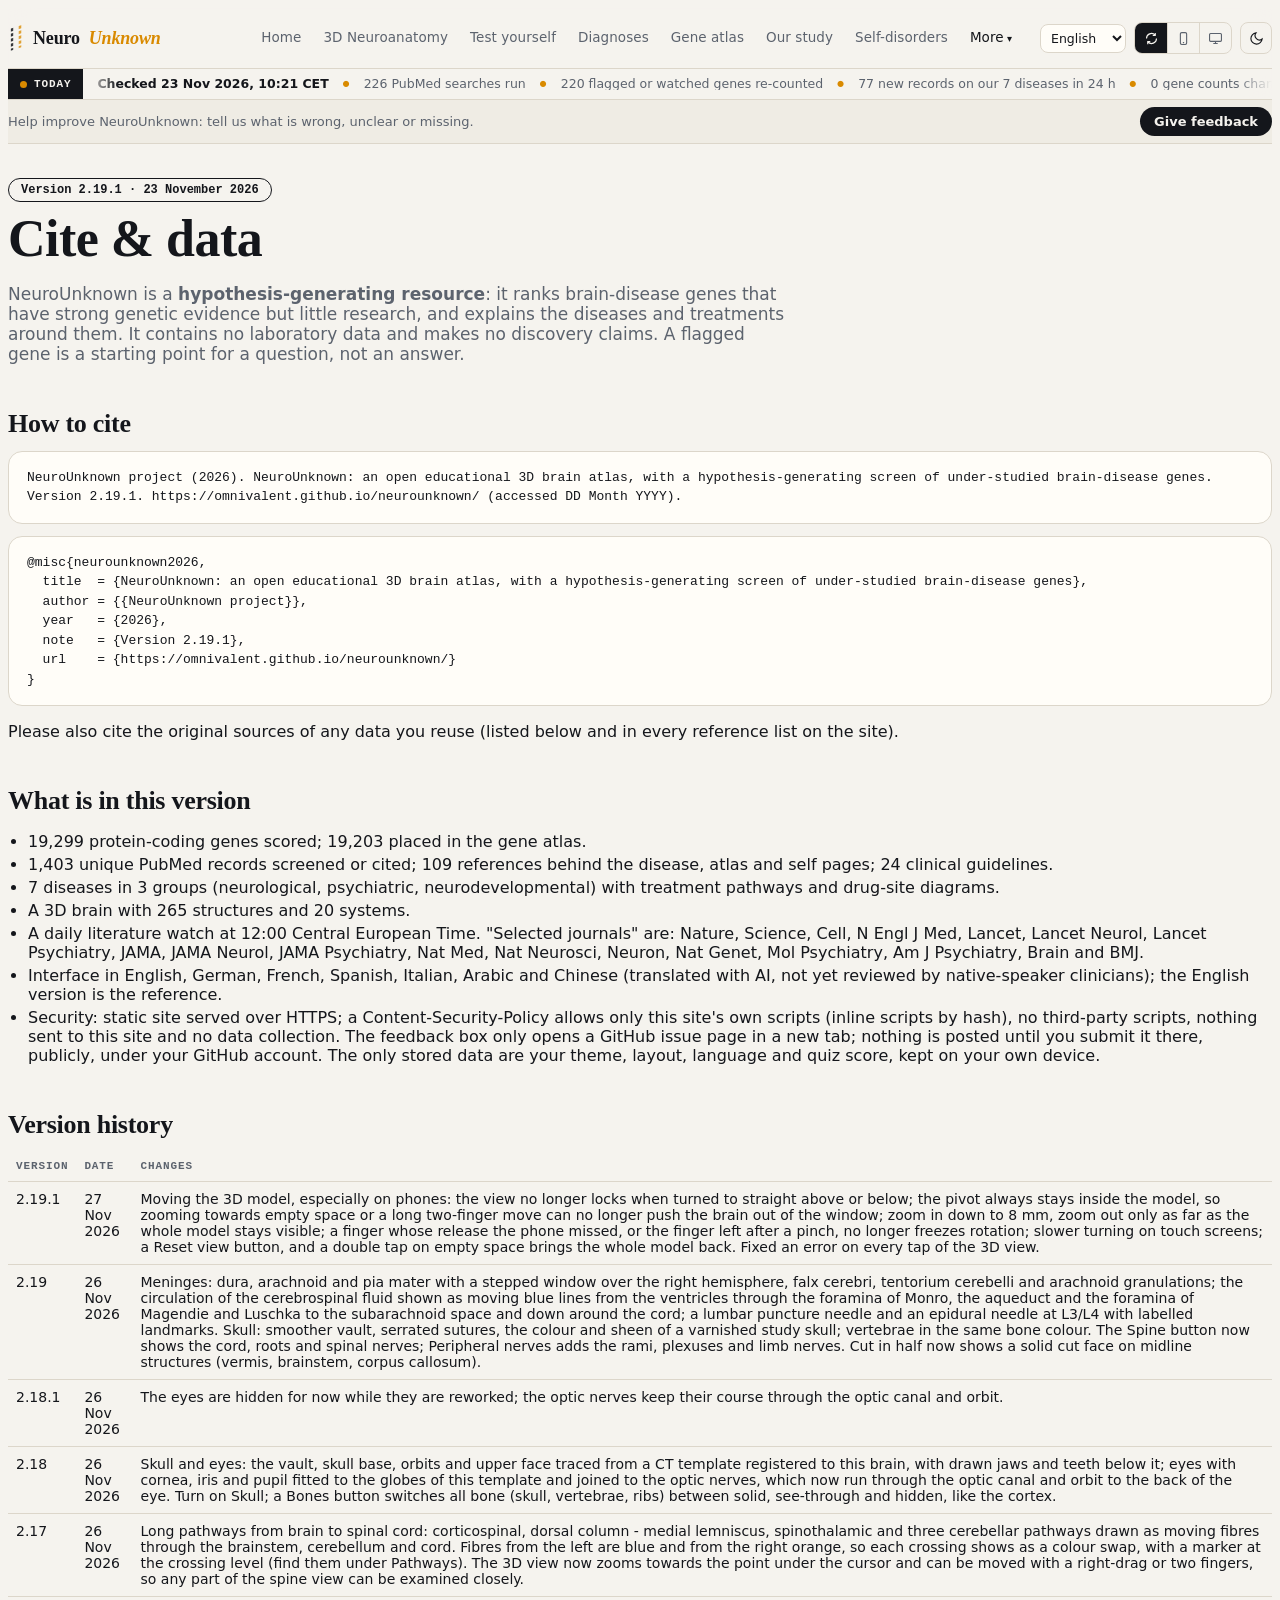
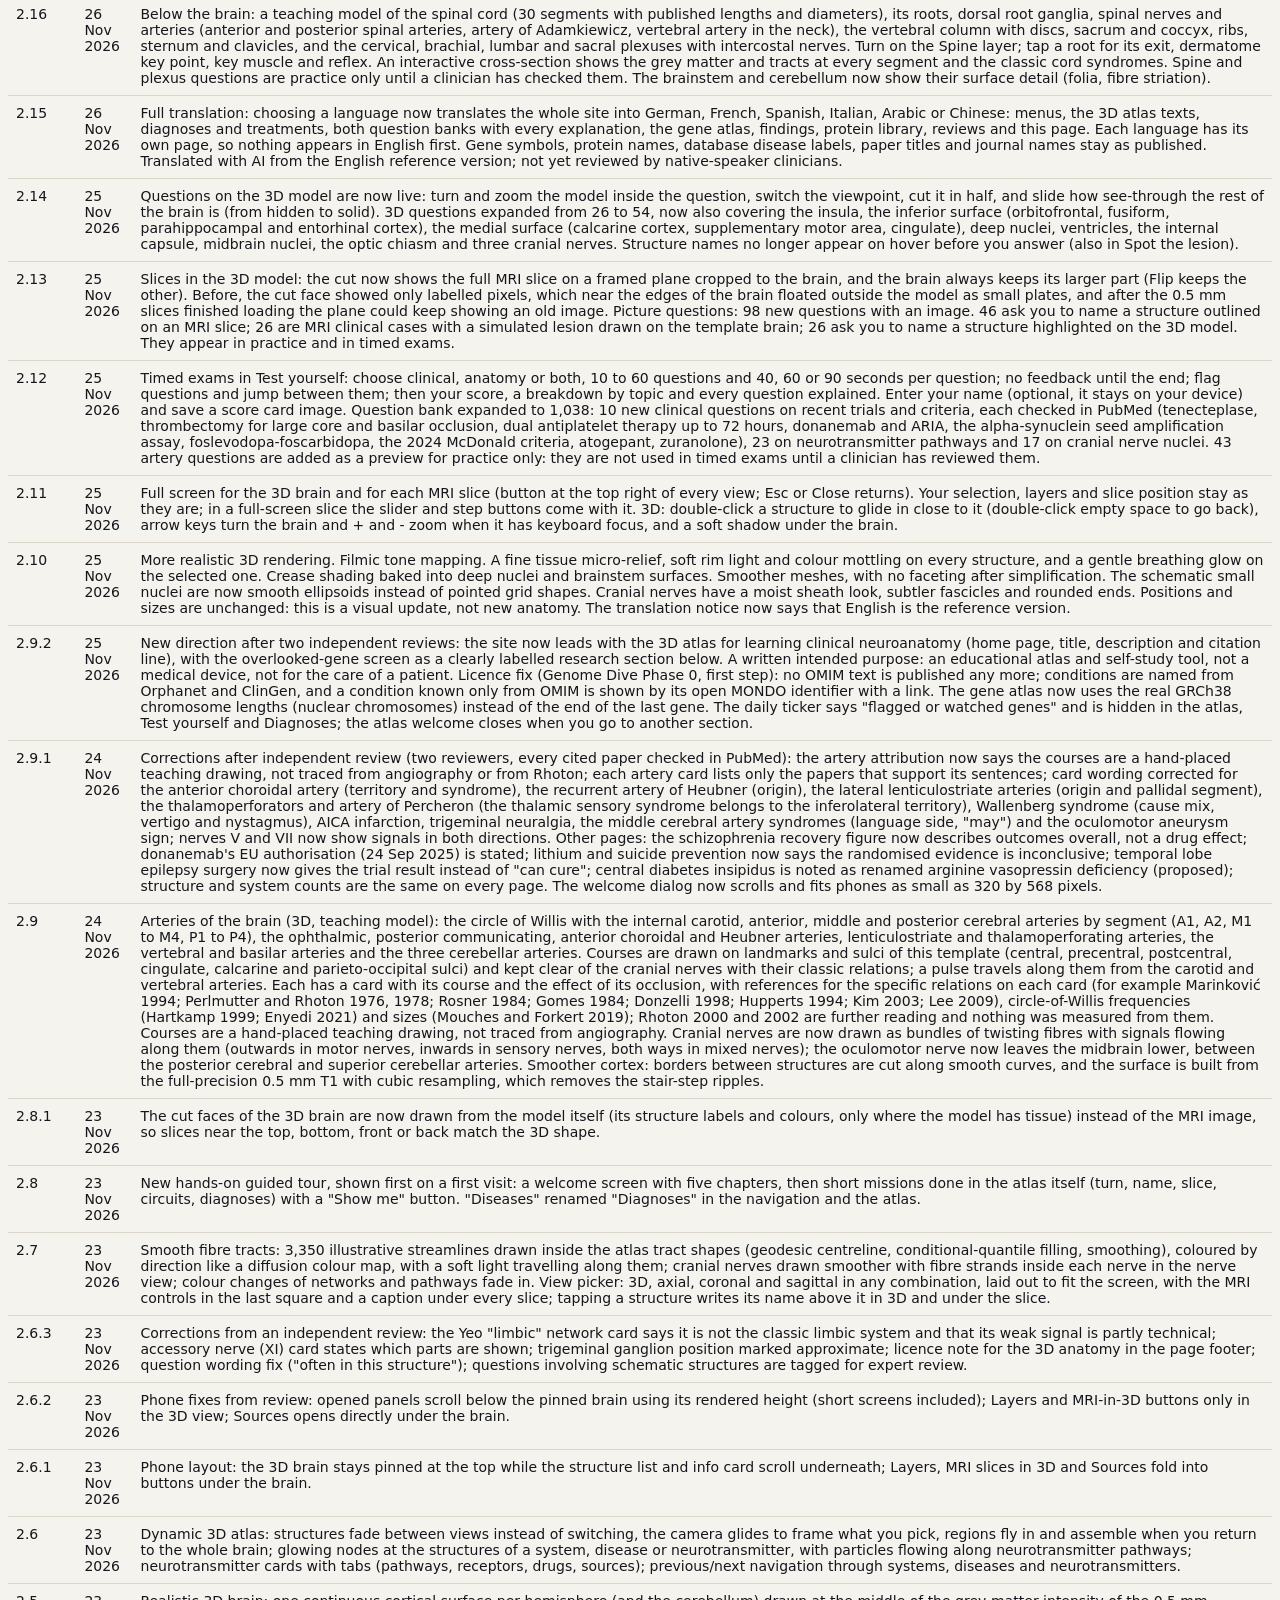
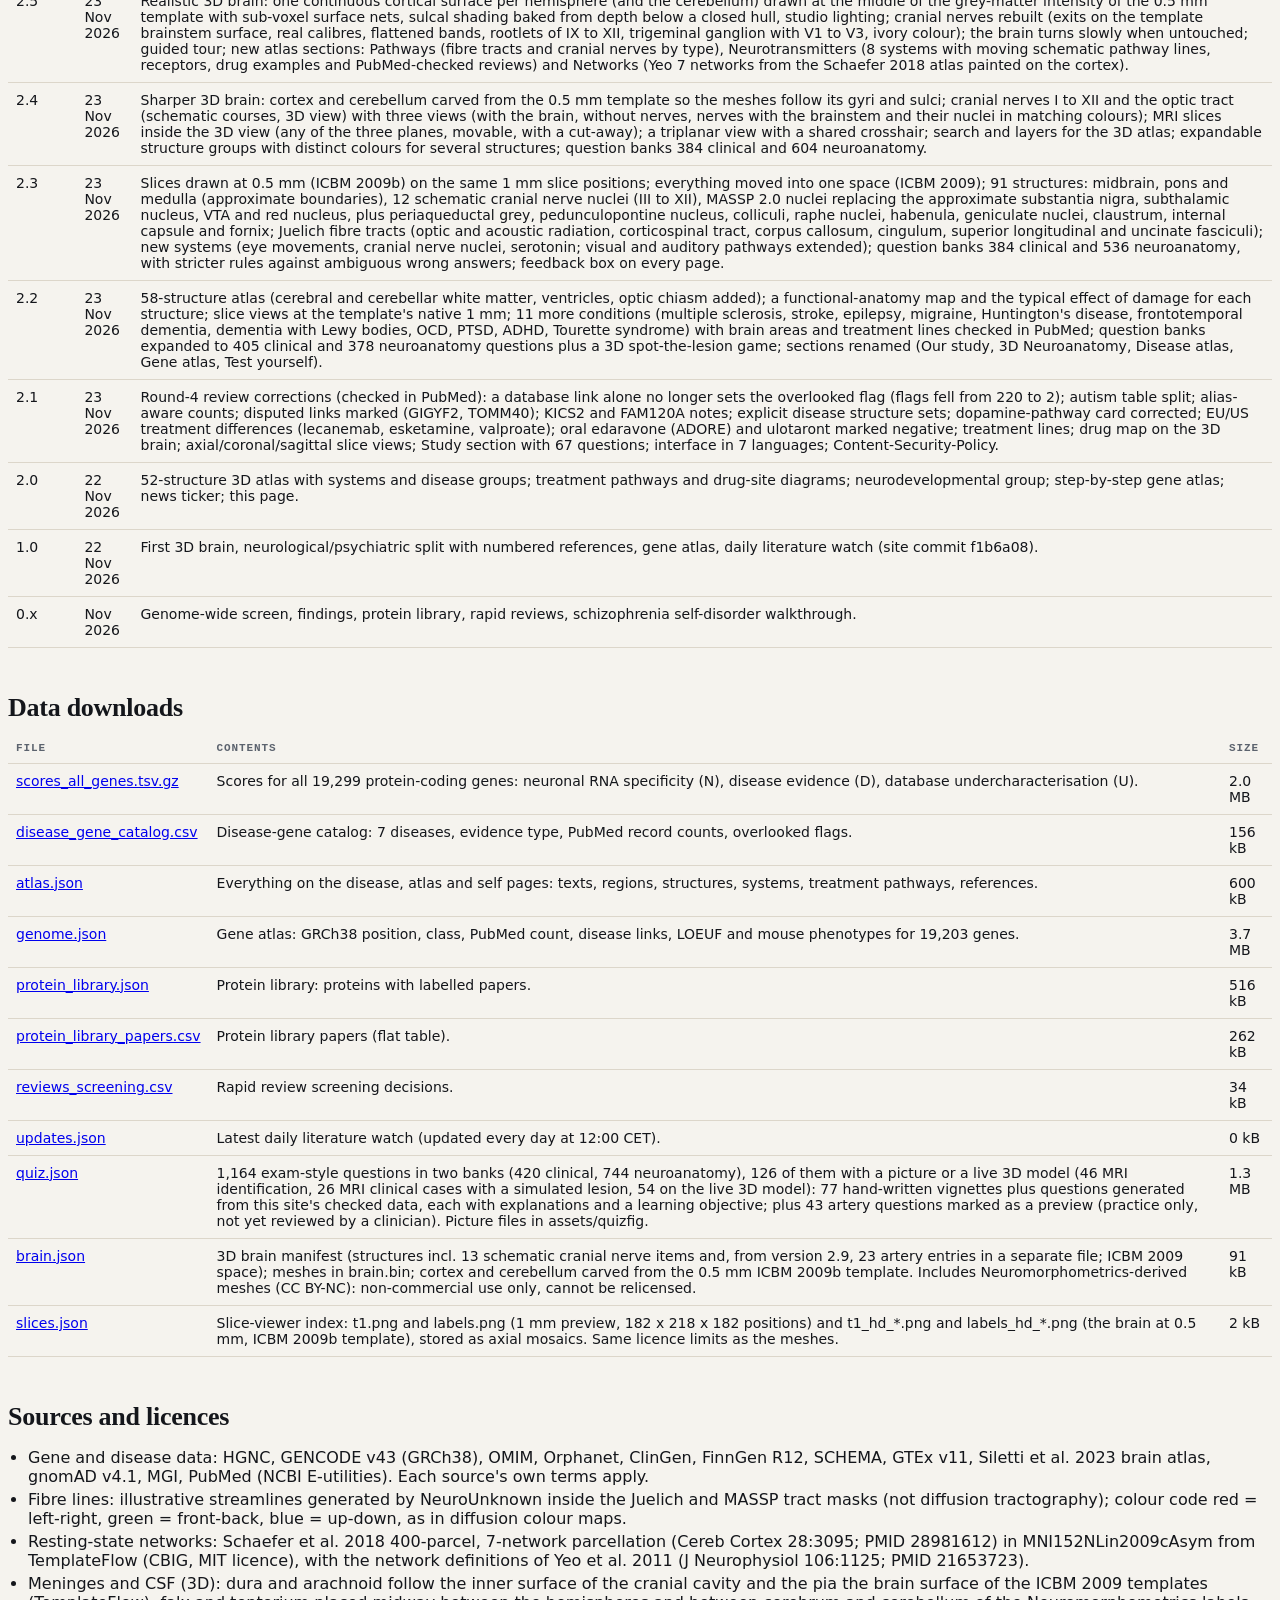
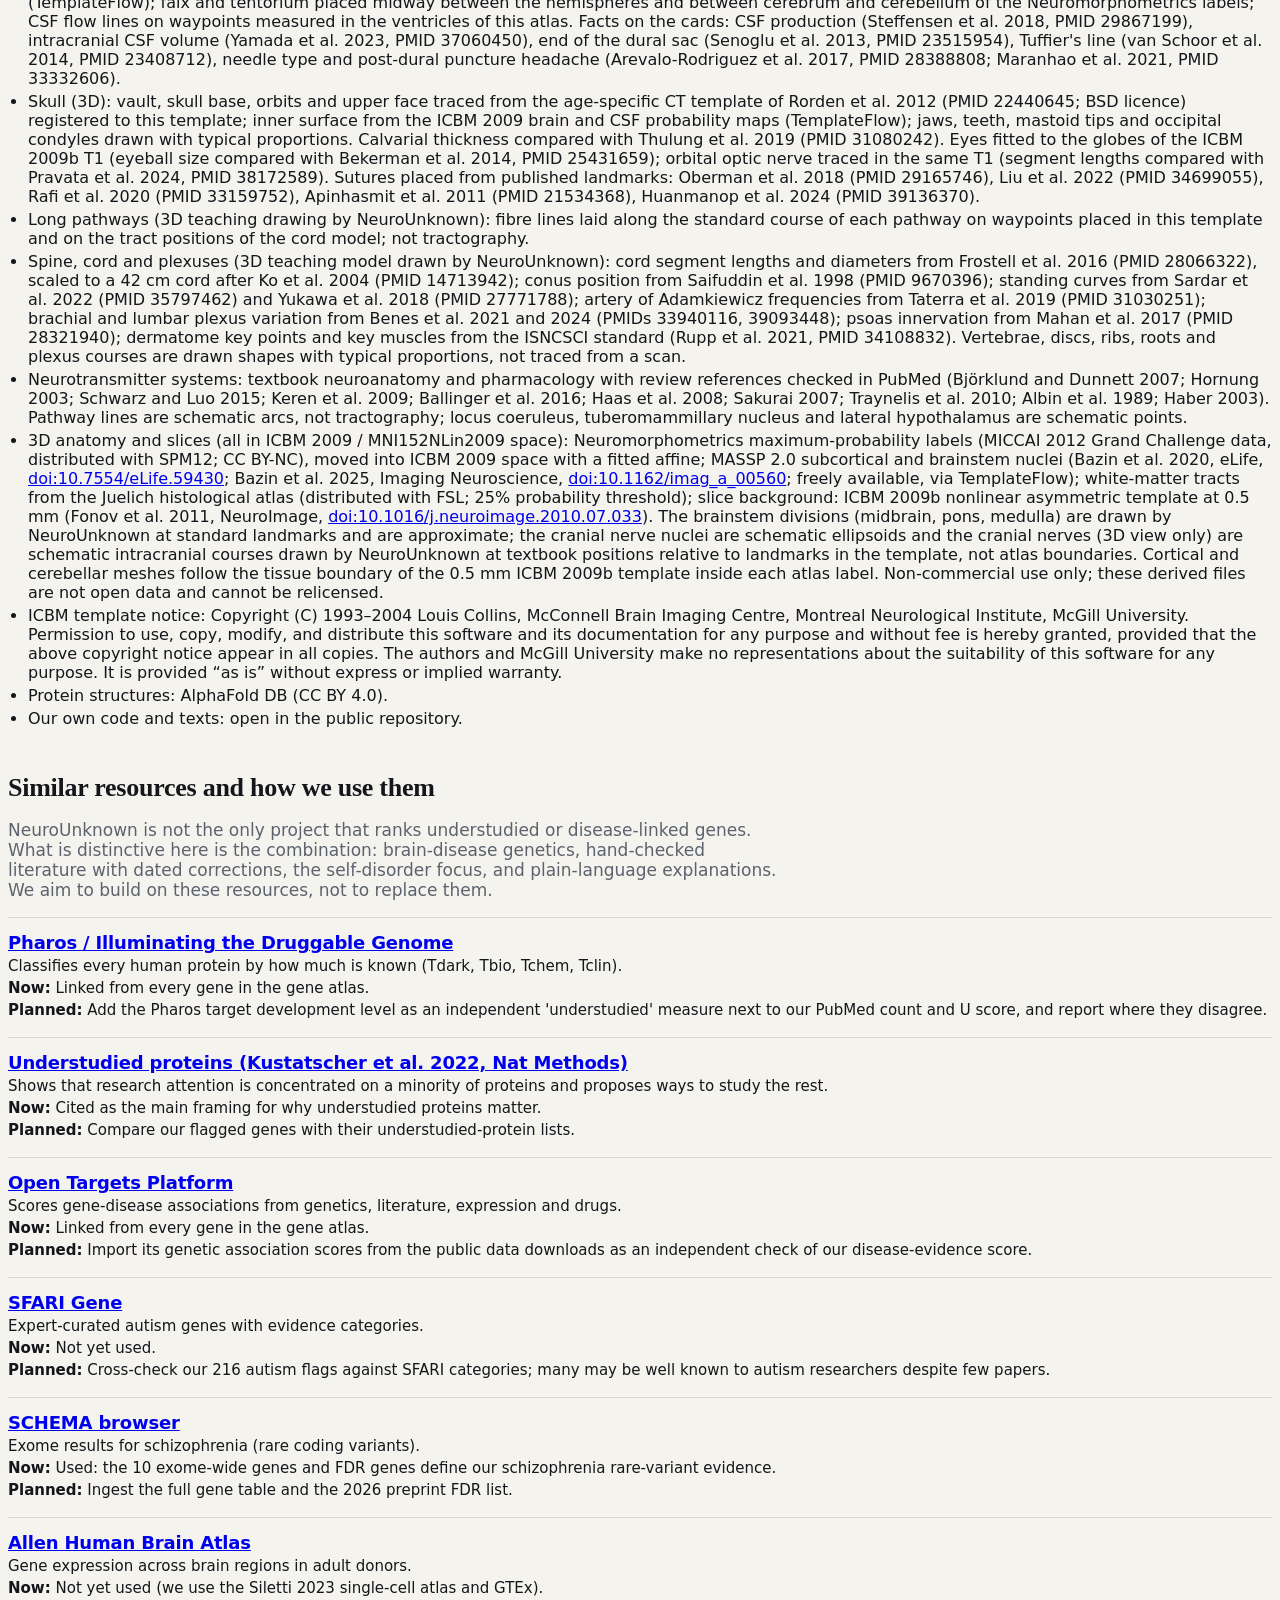
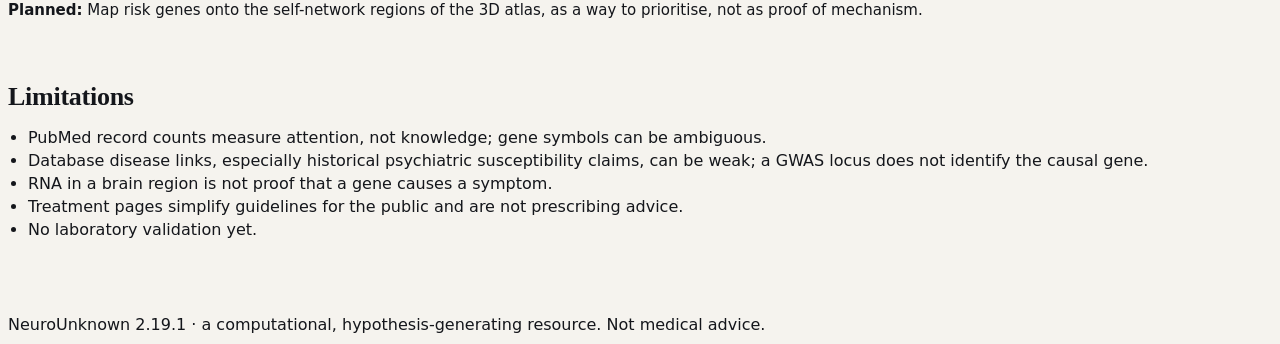
==== commit 5cd4e613: "v2.19.1: fix 3D navigation on phones (no pole lock, pivot stays in the model, zoom limits, touch fix" ====
--- a/cite.html
+++ b/cite.html
@@ -50,17 +50,17 @@
  <div class="hdr-tools"><div class="layout-seg" role="group" aria-label="Page layout"><button type="button" data-layout-set="auto" title="Layout: auto" aria-label="Layout: auto"><svg viewBox="0 0 24 24" width="15" height="15" fill="none" stroke="currentColor" stroke-width="1.8" aria-hidden="true"><path d="M4 12a8 8 0 0 1 13.7-5.6M20 12a8 8 0 0 1-13.7 5.6"/><path d="M18 3v4h-4M6 21v-4h4"/></svg></button><button type="button" data-layout-set="phone" title="Layout: phone" aria-label="Layout: phone"><svg viewBox="0 0 24 24" width="15" height="15" fill="none" stroke="currentColor" stroke-width="1.8" aria-hidden="true"><rect x="7" y="2.5" width="10" height="19" rx="2.2"/><path d="M11 18.5h2"/></svg></button><button type="button" data-layout-set="desktop" title="Layout: desktop" aria-label="Layout: desktop"><svg viewBox="0 0 24 24" width="15" height="15" fill="none" stroke="currentColor" stroke-width="1.8" aria-hidden="true"><rect x="2.5" y="4" width="19" height="12.5" rx="1.6"/><path d="M8.5 20h7M12 16.5V20"/></svg></button></div><button class="theme-btn" id="themeBtn" type="button" aria-label="Switch theme"></button></div>
 </div><div class="ticker" id="nuTicker"><a class="tk-live" href="index.html#/">Today</a><div class="tk-track"><div class="tk-run" id="nuTickerRun">Daily literature watch: every day at 12:00 Central European Time we re-check PubMed for our genes and diseases.</div></div></div></header><div class="fb-bar" id="nuFb"><div class="wrap fb-row"><span class="fb-t">Help improve NeuroUnknown: tell us what is wrong, unclear or missing.</span><button type="button" class="fb-btn" id="fbOpen" aria-expanded="false" aria-controls="fbPanel">Give feedback</button></div><div class="wrap fb-panel" id="fbPanel" hidden><label class="fb-l" for="fbText">Your feedback</label><textarea id="fbText" rows="4" maxlength="2000" placeholder="What is wrong, unclear or missing? If something is incorrect, what should it say (with a source if you have one)?"></textarea><div class="fb-sel"><label class="fb-l">How useful is this page? <select id="fbRate"><option value="">Choose</option><option>5 - Very useful</option><option>4 - Useful</option><option>3 - OK</option><option>2 - Not very useful</option><option>1 - Not useful</option></select></label><label class="fb-l">You are (optional) <select id="fbRole"><option value="">Choose</option><option>Medical student</option><option>Physician</option><option>Researcher</option><option>Other student</option><option>Patient or family member</option><option>Other</option></select></label></div><p class="fb-note">Your feedback opens as a <b>public</b> GitHub issue (a free GitHub account is needed); you can review it before posting. Please do not include personal, health or patient information.</p><div class="fb-act"><button type="button" class="fb-btn" id="fbSend">Continue on GitHub &rarr;</button><button type="button" class="fb-x" id="fbCancel">Cancel</button></div></div></div>
 <main class="wrap">
-<span class="ver">Version 2.19 &middot; 23 November 2026</span>
+<span class="ver">Version 2.19.1 &middot; 23 November 2026</span>
 <h1>Cite &amp; data</h1>
 <p class="lede">NeuroUnknown is a <b>hypothesis-generating resource</b>: it ranks brain-disease genes that have strong genetic evidence but little research, and explains the diseases and treatments around them. It contains no laboratory data and makes no discovery claims. A flagged gene is a starting point for a question, not an answer.</p>
 
 <h2>How to cite</h2>
-<div class="box"><pre>NeuroUnknown project (2026). NeuroUnknown: an open educational 3D brain atlas, with a hypothesis-generating screen of under-studied brain-disease genes. Version 2.19. https://omnivalent.github.io/neurounknown/ (accessed DD Month YYYY).</pre></div>
+<div class="box"><pre>NeuroUnknown project (2026). NeuroUnknown: an open educational 3D brain atlas, with a hypothesis-generating screen of under-studied brain-disease genes. Version 2.19.1. https://omnivalent.github.io/neurounknown/ (accessed DD Month YYYY).</pre></div>
 <div class="box"><pre>@misc{neurounknown2026,
   title  = {NeuroUnknown: an open educational 3D brain atlas, with a hypothesis-generating screen of under-studied brain-disease genes},
   author = {{NeuroUnknown project}},
   year   = {2026},
-  note   = {Version 2.19},
+  note   = {Version 2.19.1},
   url    = {https://omnivalent.github.io/neurounknown/}
 }</pre></div>
 <p>Please also cite the original sources of any data you reuse (listed below and in every reference list on the site).</p>
@@ -78,6 +78,7 @@
 
 <h2>Version history</h2>
 <div class="tw"><table><tr><th>Version</th><th>Date</th><th>Changes</th></tr>
+<tr><td>2.19.1</td><td>27 Nov 2026</td><td>Moving the 3D model, especially on phones: the view no longer locks when turned to straight above or below; the pivot always stays inside the model, so zooming towards empty space or a long two-finger move can no longer push the brain out of the window; zoom in down to 8 mm, zoom out only as far as the whole model stays visible; a finger whose release the phone missed, or the finger left after a pinch, no longer freezes rotation; slower turning on touch screens; a Reset view button, and a double tap on empty space brings the whole model back. Fixed an error on every tap of the 3D view.</td></tr>
 <tr><td>2.19</td><td>26 Nov 2026</td><td>Meninges: dura, arachnoid and pia mater with a stepped window over the right hemisphere, falx cerebri, tentorium cerebelli and arachnoid granulations; the circulation of the cerebrospinal fluid shown as moving blue lines from the ventricles through the foramina of Monro, the aqueduct and the foramina of Magendie and Luschka to the subarachnoid space and down around the cord; a lumbar puncture needle and an epidural needle at L3/L4 with labelled landmarks. Skull: smoother vault, serrated sutures, the colour and sheen of a varnished study skull; vertebrae in the same bone colour. The Spine button now shows the cord, roots and spinal nerves; Peripheral nerves adds the rami, plexuses and limb nerves. Cut in half now shows a solid cut face on midline structures (vermis, brainstem, corpus callosum).</td></tr>
 <tr><td>2.18.1</td><td>26 Nov 2026</td><td>The eyes are hidden for now while they are reworked; the optic nerves keep their course through the optic canal and orbit.</td></tr>
 <tr><td>2.18</td><td>26 Nov 2026</td><td>Skull and eyes: the vault, skull base, orbits and upper face traced from a CT template registered to this brain, with drawn jaws and teeth below it; eyes with cornea, iris and pupil fitted to the globes of this template and joined to the optic nerves, which now run through the optic canal and orbit to the back of the eye. Turn on Skull; a Bones button switches all bone (skull, vertebrae, ribs) between solid, see-through and hidden, like the cortex.</td></tr>
@@ -140,7 +141,7 @@
 <li>No laboratory validation yet.</li>
 </ul>
 </main>
-<footer class="site"><div class="wrap">NeuroUnknown 2.19 &middot; a computational, hypothesis-generating resource. Not medical advice.</div></footer>
+<footer class="site"><div class="wrap">NeuroUnknown 2.19.1 &middot; a computational, hypothesis-generating resource. Not medical advice.</div></footer>
 <script>
 (function(){ var o=document.getElementById('fbOpen'), p=document.getElementById('fbPanel'); if(!o||!p) return;
  function tog(show){ p.hidden=!show; o.setAttribute('aria-expanded',show); if(show) document.getElementById('fbText').focus(); }
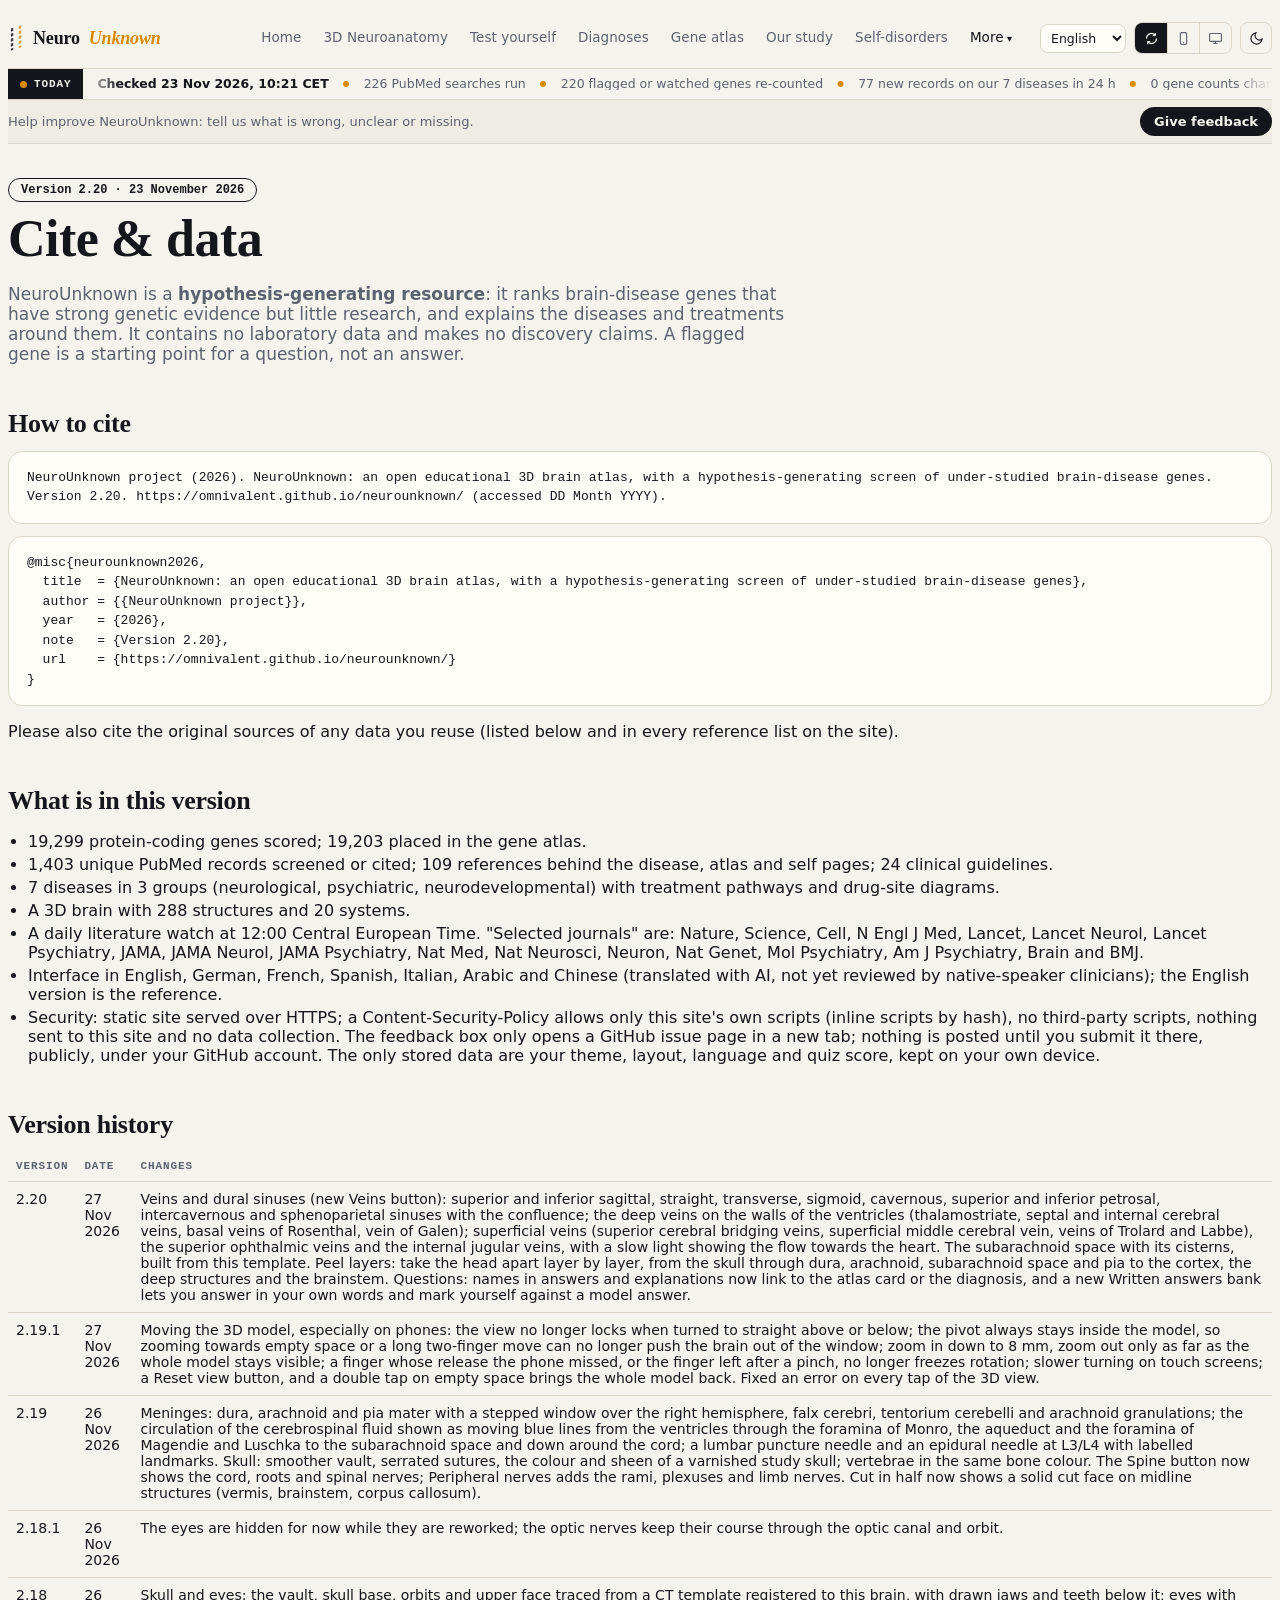
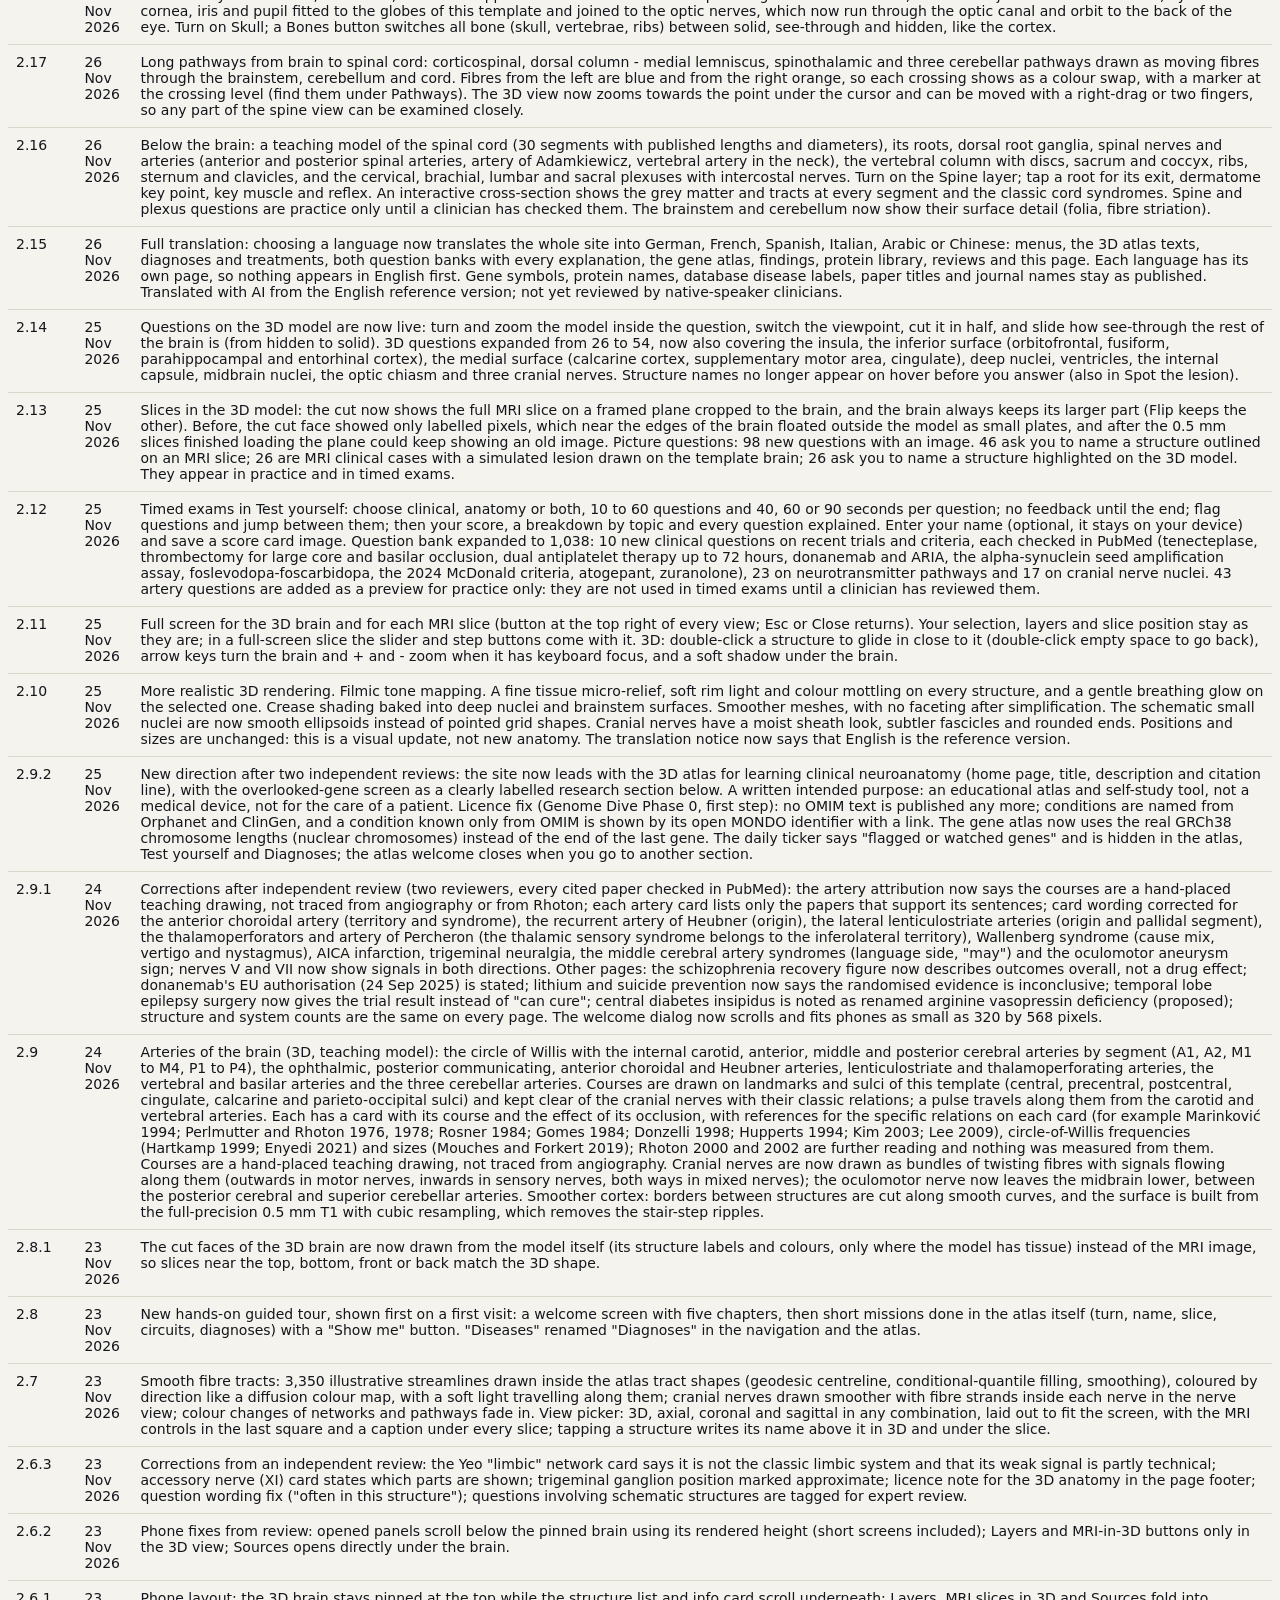
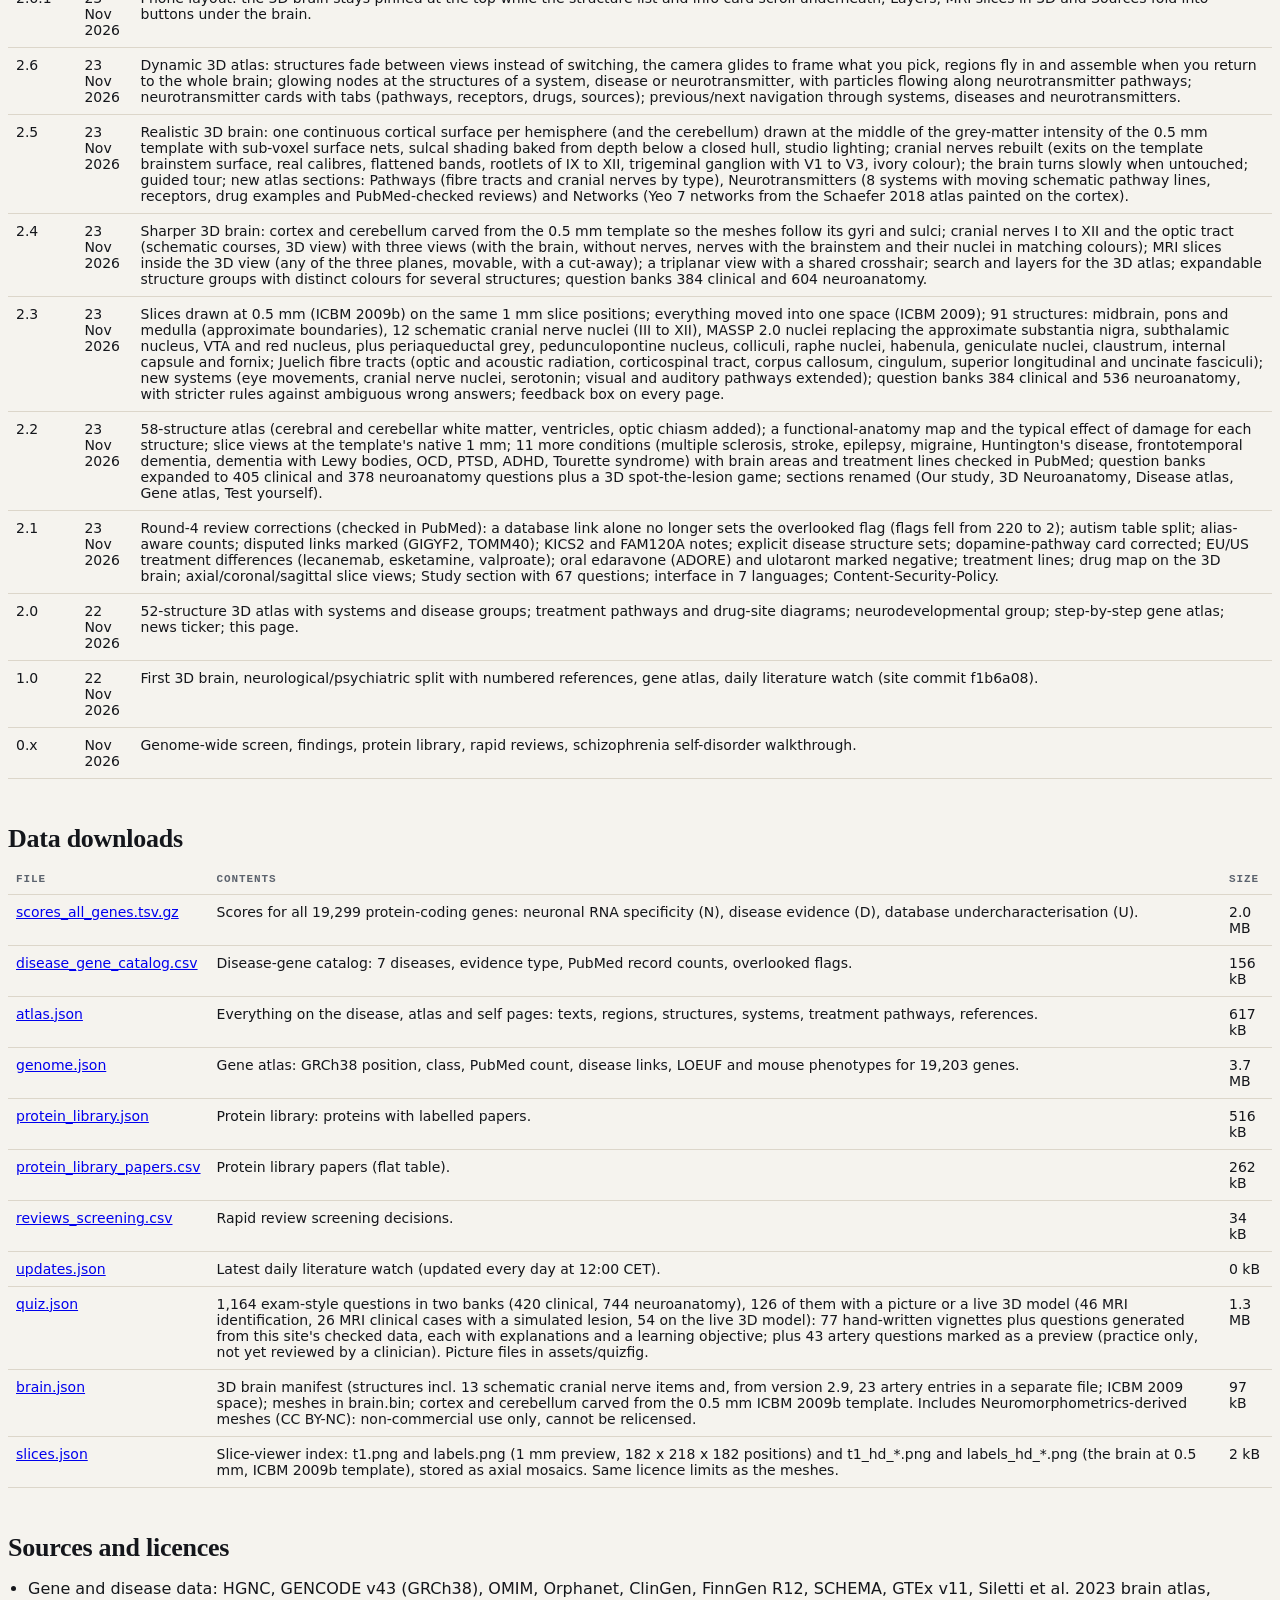
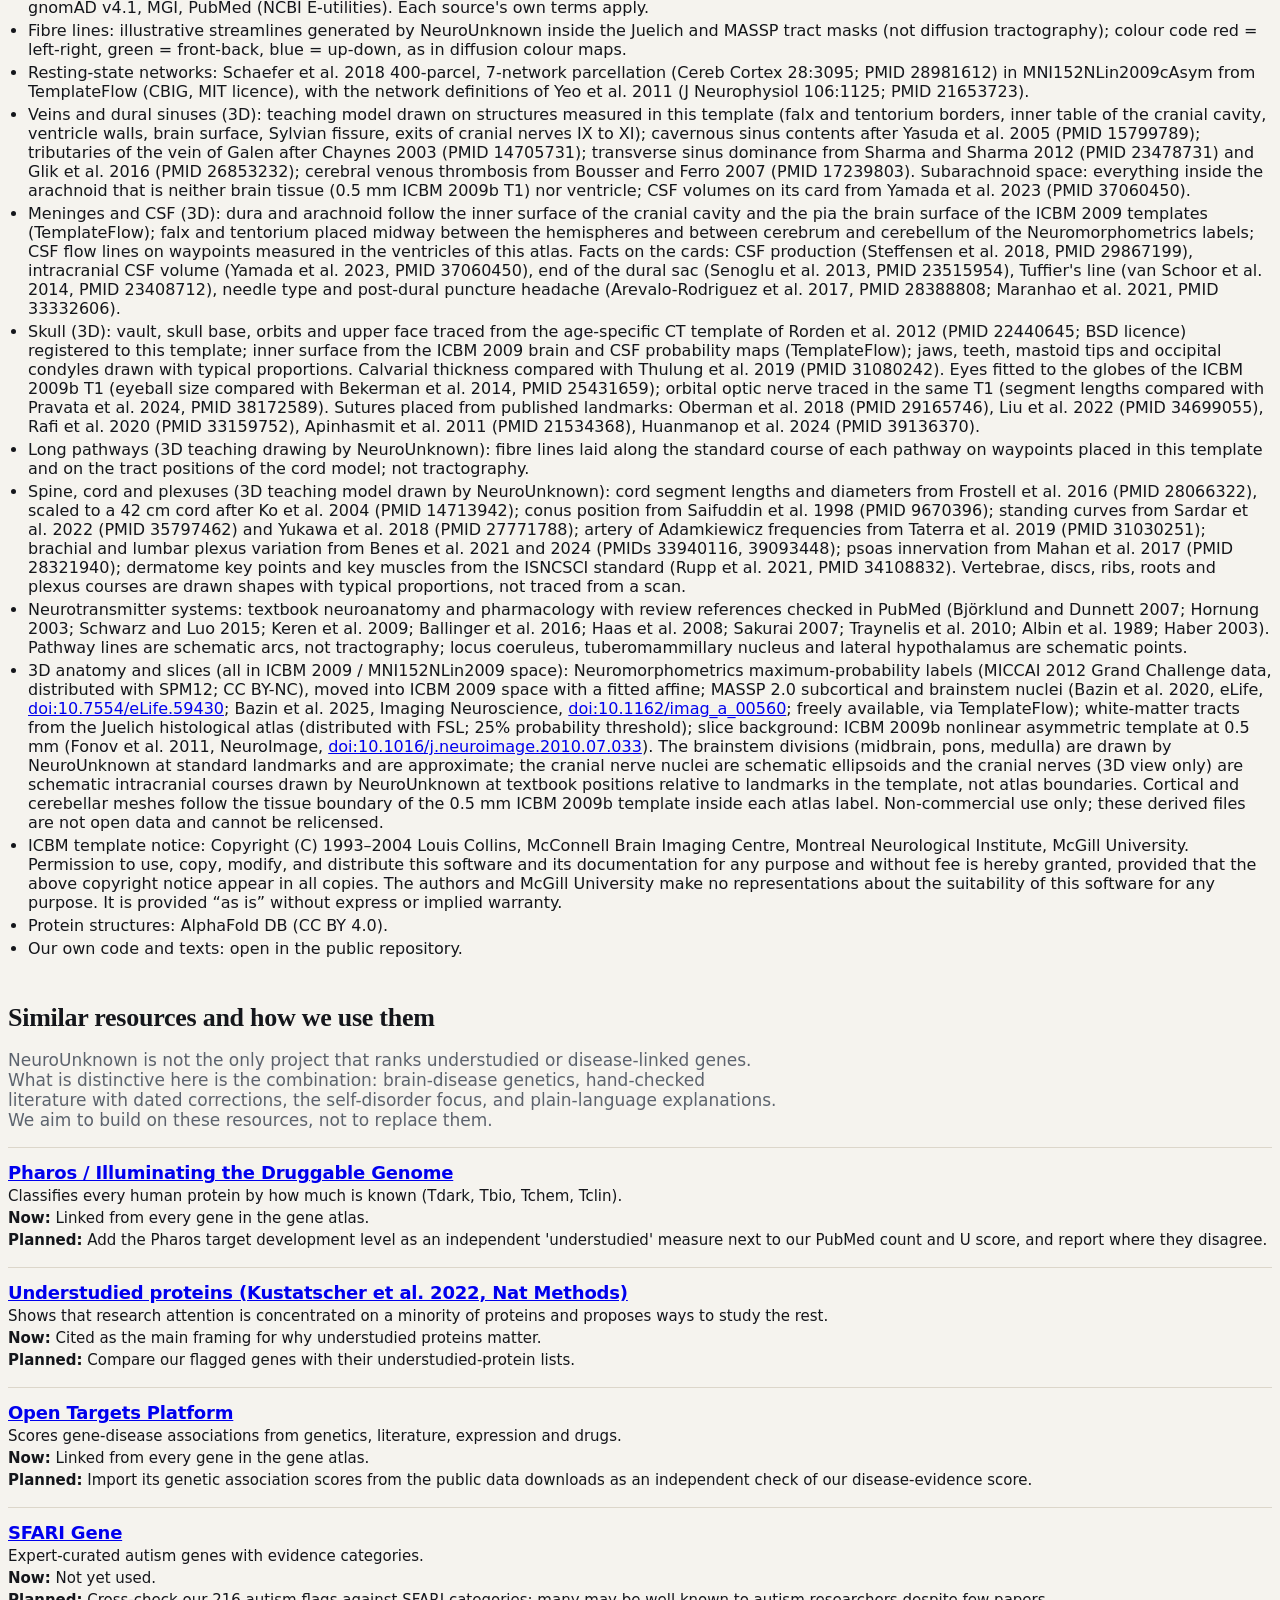
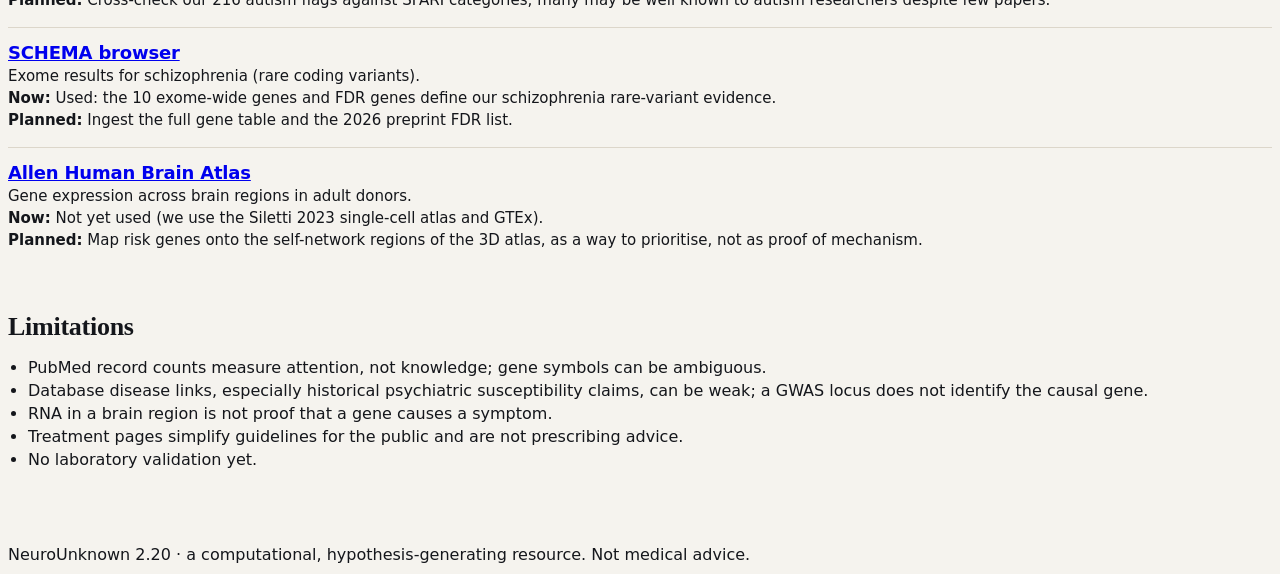
==== commit 16c5950a: "v2.20: veins and dural sinuses, subarachnoid space, layer peel mode, linked answers, written-answer " ====
--- a/cite.html
+++ b/cite.html
@@ -50,17 +50,17 @@
  <div class="hdr-tools"><div class="layout-seg" role="group" aria-label="Page layout"><button type="button" data-layout-set="auto" title="Layout: auto" aria-label="Layout: auto"><svg viewBox="0 0 24 24" width="15" height="15" fill="none" stroke="currentColor" stroke-width="1.8" aria-hidden="true"><path d="M4 12a8 8 0 0 1 13.7-5.6M20 12a8 8 0 0 1-13.7 5.6"/><path d="M18 3v4h-4M6 21v-4h4"/></svg></button><button type="button" data-layout-set="phone" title="Layout: phone" aria-label="Layout: phone"><svg viewBox="0 0 24 24" width="15" height="15" fill="none" stroke="currentColor" stroke-width="1.8" aria-hidden="true"><rect x="7" y="2.5" width="10" height="19" rx="2.2"/><path d="M11 18.5h2"/></svg></button><button type="button" data-layout-set="desktop" title="Layout: desktop" aria-label="Layout: desktop"><svg viewBox="0 0 24 24" width="15" height="15" fill="none" stroke="currentColor" stroke-width="1.8" aria-hidden="true"><rect x="2.5" y="4" width="19" height="12.5" rx="1.6"/><path d="M8.5 20h7M12 16.5V20"/></svg></button></div><button class="theme-btn" id="themeBtn" type="button" aria-label="Switch theme"></button></div>
 </div><div class="ticker" id="nuTicker"><a class="tk-live" href="index.html#/">Today</a><div class="tk-track"><div class="tk-run" id="nuTickerRun">Daily literature watch: every day at 12:00 Central European Time we re-check PubMed for our genes and diseases.</div></div></div></header><div class="fb-bar" id="nuFb"><div class="wrap fb-row"><span class="fb-t">Help improve NeuroUnknown: tell us what is wrong, unclear or missing.</span><button type="button" class="fb-btn" id="fbOpen" aria-expanded="false" aria-controls="fbPanel">Give feedback</button></div><div class="wrap fb-panel" id="fbPanel" hidden><label class="fb-l" for="fbText">Your feedback</label><textarea id="fbText" rows="4" maxlength="2000" placeholder="What is wrong, unclear or missing? If something is incorrect, what should it say (with a source if you have one)?"></textarea><div class="fb-sel"><label class="fb-l">How useful is this page? <select id="fbRate"><option value="">Choose</option><option>5 - Very useful</option><option>4 - Useful</option><option>3 - OK</option><option>2 - Not very useful</option><option>1 - Not useful</option></select></label><label class="fb-l">You are (optional) <select id="fbRole"><option value="">Choose</option><option>Medical student</option><option>Physician</option><option>Researcher</option><option>Other student</option><option>Patient or family member</option><option>Other</option></select></label></div><p class="fb-note">Your feedback opens as a <b>public</b> GitHub issue (a free GitHub account is needed); you can review it before posting. Please do not include personal, health or patient information.</p><div class="fb-act"><button type="button" class="fb-btn" id="fbSend">Continue on GitHub &rarr;</button><button type="button" class="fb-x" id="fbCancel">Cancel</button></div></div></div>
 <main class="wrap">
-<span class="ver">Version 2.19.1 &middot; 23 November 2026</span>
+<span class="ver">Version 2.20 &middot; 23 November 2026</span>
 <h1>Cite &amp; data</h1>
 <p class="lede">NeuroUnknown is a <b>hypothesis-generating resource</b>: it ranks brain-disease genes that have strong genetic evidence but little research, and explains the diseases and treatments around them. It contains no laboratory data and makes no discovery claims. A flagged gene is a starting point for a question, not an answer.</p>
 
 <h2>How to cite</h2>
-<div class="box"><pre>NeuroUnknown project (2026). NeuroUnknown: an open educational 3D brain atlas, with a hypothesis-generating screen of under-studied brain-disease genes. Version 2.19.1. https://omnivalent.github.io/neurounknown/ (accessed DD Month YYYY).</pre></div>
+<div class="box"><pre>NeuroUnknown project (2026). NeuroUnknown: an open educational 3D brain atlas, with a hypothesis-generating screen of under-studied brain-disease genes. Version 2.20. https://omnivalent.github.io/neurounknown/ (accessed DD Month YYYY).</pre></div>
 <div class="box"><pre>@misc{neurounknown2026,
   title  = {NeuroUnknown: an open educational 3D brain atlas, with a hypothesis-generating screen of under-studied brain-disease genes},
   author = {{NeuroUnknown project}},
   year   = {2026},
-  note   = {Version 2.19.1},
+  note   = {Version 2.20},
   url    = {https://omnivalent.github.io/neurounknown/}
 }</pre></div>
 <p>Please also cite the original sources of any data you reuse (listed below and in every reference list on the site).</p>
@@ -70,7 +70,7 @@
 <li>19,299 protein-coding genes scored; 19,203 placed in the gene atlas.</li>
 <li>1,403 unique PubMed records screened or cited; 109 references behind the disease, atlas and self pages; 24 clinical guidelines.</li>
 <li>7 diseases in 3 groups (neurological, psychiatric, neurodevelopmental) with treatment pathways and drug-site diagrams.</li>
-<li>A 3D brain with 265 structures and 20 systems.</li>
+<li>A 3D brain with 288 structures and 20 systems.</li>
 <li>A daily literature watch at 12:00 Central European Time. "Selected journals" are: Nature, Science, Cell, N Engl J Med, Lancet, Lancet Neurol, Lancet Psychiatry, JAMA, JAMA Neurol, JAMA Psychiatry, Nat Med, Nat Neurosci, Neuron, Nat Genet, Mol Psychiatry, Am J Psychiatry, Brain and BMJ.</li>
 <li>Interface in English, German, French, Spanish, Italian, Arabic and Chinese (translated with AI, not yet reviewed by native-speaker clinicians); the English version is the reference.</li>
 <li>Security: static site served over HTTPS; a Content-Security-Policy allows only this site's own scripts (inline scripts by hash), no third-party scripts, nothing sent to this site and no data collection. The feedback box only opens a GitHub issue page in a new tab; nothing is posted until you submit it there, publicly, under your GitHub account. The only stored data are your theme, layout, language and quiz score, kept on your own device.</li>
@@ -78,6 +78,7 @@
 
 <h2>Version history</h2>
 <div class="tw"><table><tr><th>Version</th><th>Date</th><th>Changes</th></tr>
+<tr><td>2.20</td><td>27 Nov 2026</td><td>Veins and dural sinuses (new Veins button): superior and inferior sagittal, straight, transverse, sigmoid, cavernous, superior and inferior petrosal, intercavernous and sphenoparietal sinuses with the confluence; the deep veins on the walls of the ventricles (thalamostriate, septal and internal cerebral veins, basal veins of Rosenthal, vein of Galen); superficial veins (superior cerebral bridging veins, superficial middle cerebral vein, veins of Trolard and Labbe), the superior ophthalmic veins and the internal jugular veins, with a slow light showing the flow towards the heart. The subarachnoid space with its cisterns, built from this template. Peel layers: take the head apart layer by layer, from the skull through dura, arachnoid, subarachnoid space and pia to the cortex, the deep structures and the brainstem. Questions: names in answers and explanations now link to the atlas card or the diagnosis, and a new Written answers bank lets you answer in your own words and mark yourself against a model answer.</td></tr>
 <tr><td>2.19.1</td><td>27 Nov 2026</td><td>Moving the 3D model, especially on phones: the view no longer locks when turned to straight above or below; the pivot always stays inside the model, so zooming towards empty space or a long two-finger move can no longer push the brain out of the window; zoom in down to 8 mm, zoom out only as far as the whole model stays visible; a finger whose release the phone missed, or the finger left after a pinch, no longer freezes rotation; slower turning on touch screens; a Reset view button, and a double tap on empty space brings the whole model back. Fixed an error on every tap of the 3D view.</td></tr>
 <tr><td>2.19</td><td>26 Nov 2026</td><td>Meninges: dura, arachnoid and pia mater with a stepped window over the right hemisphere, falx cerebri, tentorium cerebelli and arachnoid granulations; the circulation of the cerebrospinal fluid shown as moving blue lines from the ventricles through the foramina of Monro, the aqueduct and the foramina of Magendie and Luschka to the subarachnoid space and down around the cord; a lumbar puncture needle and an epidural needle at L3/L4 with labelled landmarks. Skull: smoother vault, serrated sutures, the colour and sheen of a varnished study skull; vertebrae in the same bone colour. The Spine button now shows the cord, roots and spinal nerves; Peripheral nerves adds the rami, plexuses and limb nerves. Cut in half now shows a solid cut face on midline structures (vermis, brainstem, corpus callosum).</td></tr>
 <tr><td>2.18.1</td><td>26 Nov 2026</td><td>The eyes are hidden for now while they are reworked; the optic nerves keep their course through the optic canal and orbit.</td></tr>
@@ -110,13 +111,14 @@
 <tr><td>0.x</td><td>Nov 2026</td><td>Genome-wide screen, findings, protein library, rapid reviews, schizophrenia self-disorder walkthrough.</td></tr></table></div>
 
 <h2>Data downloads</h2>
-<div class="tw"><table><tr><th>File</th><th>Contents</th><th>Size</th></tr><tr><td><a href="assets/data/scores_all_genes.tsv.gz" download>scores_all_genes.tsv.gz</a></td><td>Scores for all 19,299 protein-coding genes: neuronal RNA specificity (N), disease evidence (D), database undercharacterisation (U).</td><td class="mono">2.0 MB</td></tr><tr><td><a href="assets/data/disease_gene_catalog.csv" download>disease_gene_catalog.csv</a></td><td>Disease-gene catalog: 7 diseases, evidence type, PubMed record counts, overlooked flags.</td><td class="mono">156 kB</td></tr><tr><td><a href="assets/data/atlas.json" download>atlas.json</a></td><td>Everything on the disease, atlas and self pages: texts, regions, structures, systems, treatment pathways, references.</td><td class="mono">600 kB</td></tr><tr><td><a href="assets/data/genome.json" download>genome.json</a></td><td>Gene atlas: GRCh38 position, class, PubMed count, disease links, LOEUF and mouse phenotypes for 19,203 genes.</td><td class="mono">3.7 MB</td></tr><tr><td><a href="assets/data/protein_library.json" download>protein_library.json</a></td><td>Protein library: proteins with labelled papers.</td><td class="mono">516 kB</td></tr><tr><td><a href="assets/data/protein_library_papers.csv" download>protein_library_papers.csv</a></td><td>Protein library papers (flat table).</td><td class="mono">262 kB</td></tr><tr><td><a href="assets/data/reviews_screening.csv" download>reviews_screening.csv</a></td><td>Rapid review screening decisions.</td><td class="mono">34 kB</td></tr><tr><td><a href="assets/data/updates.json" download>updates.json</a></td><td>Latest daily literature watch (updated every day at 12:00 CET).</td><td class="mono">0 kB</td></tr><tr><td><a href="assets/data/quiz.json" download>quiz.json</a></td><td>1,164 exam-style questions in two banks (420 clinical, 744 neuroanatomy), 126 of them with a picture or a live 3D model (46 MRI identification, 26 MRI clinical cases with a simulated lesion, 54 on the live 3D model): 77 hand-written vignettes plus questions generated from this site's checked data, each with explanations and a learning objective; plus 43 artery questions marked as a preview (practice only, not yet reviewed by a clinician). Picture files in assets/quizfig.</td><td class="mono">1.3 MB</td></tr><tr><td><a href="assets/brain3d/brain.json" download>brain.json</a></td><td>3D brain manifest (structures incl. 13 schematic cranial nerve items and, from version 2.9, 23 artery entries in a separate file; ICBM 2009 space); meshes in brain.bin; cortex and cerebellum carved from the 0.5 mm ICBM 2009b template. Includes Neuromorphometrics-derived meshes (CC BY-NC): non-commercial use only, cannot be relicensed.</td><td class="mono">91 kB</td></tr><tr><td><a href="assets/brain3d/slices.json" download>slices.json</a></td><td>Slice-viewer index: t1.png and labels.png (1 mm preview, 182 x 218 x 182 positions) and t1_hd_*.png and labels_hd_*.png (the brain at 0.5 mm, ICBM 2009b template), stored as axial mosaics. Same licence limits as the meshes.</td><td class="mono">2 kB</td></tr></table></div>
+<div class="tw"><table><tr><th>File</th><th>Contents</th><th>Size</th></tr><tr><td><a href="assets/data/scores_all_genes.tsv.gz" download>scores_all_genes.tsv.gz</a></td><td>Scores for all 19,299 protein-coding genes: neuronal RNA specificity (N), disease evidence (D), database undercharacterisation (U).</td><td class="mono">2.0 MB</td></tr><tr><td><a href="assets/data/disease_gene_catalog.csv" download>disease_gene_catalog.csv</a></td><td>Disease-gene catalog: 7 diseases, evidence type, PubMed record counts, overlooked flags.</td><td class="mono">156 kB</td></tr><tr><td><a href="assets/data/atlas.json" download>atlas.json</a></td><td>Everything on the disease, atlas and self pages: texts, regions, structures, systems, treatment pathways, references.</td><td class="mono">617 kB</td></tr><tr><td><a href="assets/data/genome.json" download>genome.json</a></td><td>Gene atlas: GRCh38 position, class, PubMed count, disease links, LOEUF and mouse phenotypes for 19,203 genes.</td><td class="mono">3.7 MB</td></tr><tr><td><a href="assets/data/protein_library.json" download>protein_library.json</a></td><td>Protein library: proteins with labelled papers.</td><td class="mono">516 kB</td></tr><tr><td><a href="assets/data/protein_library_papers.csv" download>protein_library_papers.csv</a></td><td>Protein library papers (flat table).</td><td class="mono">262 kB</td></tr><tr><td><a href="assets/data/reviews_screening.csv" download>reviews_screening.csv</a></td><td>Rapid review screening decisions.</td><td class="mono">34 kB</td></tr><tr><td><a href="assets/data/updates.json" download>updates.json</a></td><td>Latest daily literature watch (updated every day at 12:00 CET).</td><td class="mono">0 kB</td></tr><tr><td><a href="assets/data/quiz.json" download>quiz.json</a></td><td>1,164 exam-style questions in two banks (420 clinical, 744 neuroanatomy), 126 of them with a picture or a live 3D model (46 MRI identification, 26 MRI clinical cases with a simulated lesion, 54 on the live 3D model): 77 hand-written vignettes plus questions generated from this site's checked data, each with explanations and a learning objective; plus 43 artery questions marked as a preview (practice only, not yet reviewed by a clinician). Picture files in assets/quizfig.</td><td class="mono">1.3 MB</td></tr><tr><td><a href="assets/brain3d/brain.json" download>brain.json</a></td><td>3D brain manifest (structures incl. 13 schematic cranial nerve items and, from version 2.9, 23 artery entries in a separate file; ICBM 2009 space); meshes in brain.bin; cortex and cerebellum carved from the 0.5 mm ICBM 2009b template. Includes Neuromorphometrics-derived meshes (CC BY-NC): non-commercial use only, cannot be relicensed.</td><td class="mono">97 kB</td></tr><tr><td><a href="assets/brain3d/slices.json" download>slices.json</a></td><td>Slice-viewer index: t1.png and labels.png (1 mm preview, 182 x 218 x 182 positions) and t1_hd_*.png and labels_hd_*.png (the brain at 0.5 mm, ICBM 2009b template), stored as axial mosaics. Same licence limits as the meshes.</td><td class="mono">2 kB</td></tr></table></div>
 
 <h2>Sources and licences</h2>
 <ul>
 <li>Gene and disease data: HGNC, GENCODE v43 (GRCh38), OMIM, Orphanet, ClinGen, FinnGen R12, SCHEMA, GTEx v11, Siletti et al. 2023 brain atlas, gnomAD v4.1, MGI, PubMed (NCBI E-utilities). Each source's own terms apply.</li>
 <li>Fibre lines: illustrative streamlines generated by NeuroUnknown inside the Juelich and MASSP tract masks (not diffusion tractography); colour code red = left-right, green = front-back, blue = up-down, as in diffusion colour maps.</li>
 <li>Resting-state networks: Schaefer et al. 2018 400-parcel, 7-network parcellation (Cereb Cortex 28:3095; PMID 28981612) in MNI152NLin2009cAsym from TemplateFlow (CBIG, MIT licence), with the network definitions of Yeo et al. 2011 (J Neurophysiol 106:1125; PMID 21653723).</li>
+<li>Veins and dural sinuses (3D): teaching model drawn on structures measured in this template (falx and tentorium borders, inner table of the cranial cavity, ventricle walls, brain surface, Sylvian fissure, exits of cranial nerves IX to XI); cavernous sinus contents after Yasuda et al. 2005 (PMID 15799789); tributaries of the vein of Galen after Chaynes 2003 (PMID 14705731); transverse sinus dominance from Sharma and Sharma 2012 (PMID 23478731) and Glik et al. 2016 (PMID 26853232); cerebral venous thrombosis from Bousser and Ferro 2007 (PMID 17239803). Subarachnoid space: everything inside the arachnoid that is neither brain tissue (0.5 mm ICBM 2009b T1) nor ventricle; CSF volumes on its card from Yamada et al. 2023 (PMID 37060450).</li>
 <li>Meninges and CSF (3D): dura and arachnoid follow the inner surface of the cranial cavity and the pia the brain surface of the ICBM 2009 templates (TemplateFlow); falx and tentorium placed midway between the hemispheres and between cerebrum and cerebellum of the Neuromorphometrics labels; CSF flow lines on waypoints measured in the ventricles of this atlas. Facts on the cards: CSF production (Steffensen et al. 2018, PMID 29867199), intracranial CSF volume (Yamada et al. 2023, PMID 37060450), end of the dural sac (Senoglu et al. 2013, PMID 23515954), Tuffier's line (van Schoor et al. 2014, PMID 23408712), needle type and post-dural puncture headache (Arevalo-Rodriguez et al. 2017, PMID 28388808; Maranhao et al. 2021, PMID 33332606).</li>
 <li>Skull (3D): vault, skull base, orbits and upper face traced from the age-specific CT template of Rorden et al. 2012 (PMID 22440645; BSD licence) registered to this template; inner surface from the ICBM 2009 brain and CSF probability maps (TemplateFlow); jaws, teeth, mastoid tips and occipital condyles drawn with typical proportions. Calvarial thickness compared with Thulung et al. 2019 (PMID 31080242). Eyes fitted to the globes of the ICBM 2009b T1 (eyeball size compared with Bekerman et al. 2014, PMID 25431659); orbital optic nerve traced in the same T1 (segment lengths compared with Pravata et al. 2024, PMID 38172589). Sutures placed from published landmarks: Oberman et al. 2018 (PMID 29165746), Liu et al. 2022 (PMID 34699055), Rafi et al. 2020 (PMID 33159752), Apinhasmit et al. 2011 (PMID 21534368), Huanmanop et al. 2024 (PMID 39136370).</li>
 <li>Long pathways (3D teaching drawing by NeuroUnknown): fibre lines laid along the standard course of each pathway on waypoints placed in this template and on the tract positions of the cord model; not tractography.</li>
@@ -141,7 +143,7 @@
 <li>No laboratory validation yet.</li>
 </ul>
 </main>
-<footer class="site"><div class="wrap">NeuroUnknown 2.19.1 &middot; a computational, hypothesis-generating resource. Not medical advice.</div></footer>
+<footer class="site"><div class="wrap">NeuroUnknown 2.20 &middot; a computational, hypothesis-generating resource. Not medical advice.</div></footer>
 <script>
 (function(){ var o=document.getElementById('fbOpen'), p=document.getElementById('fbPanel'); if(!o||!p) return;
  function tog(show){ p.hidden=!show; o.setAttribute('aria-expanded',show); if(show) document.getElementById('fbText').focus(); }
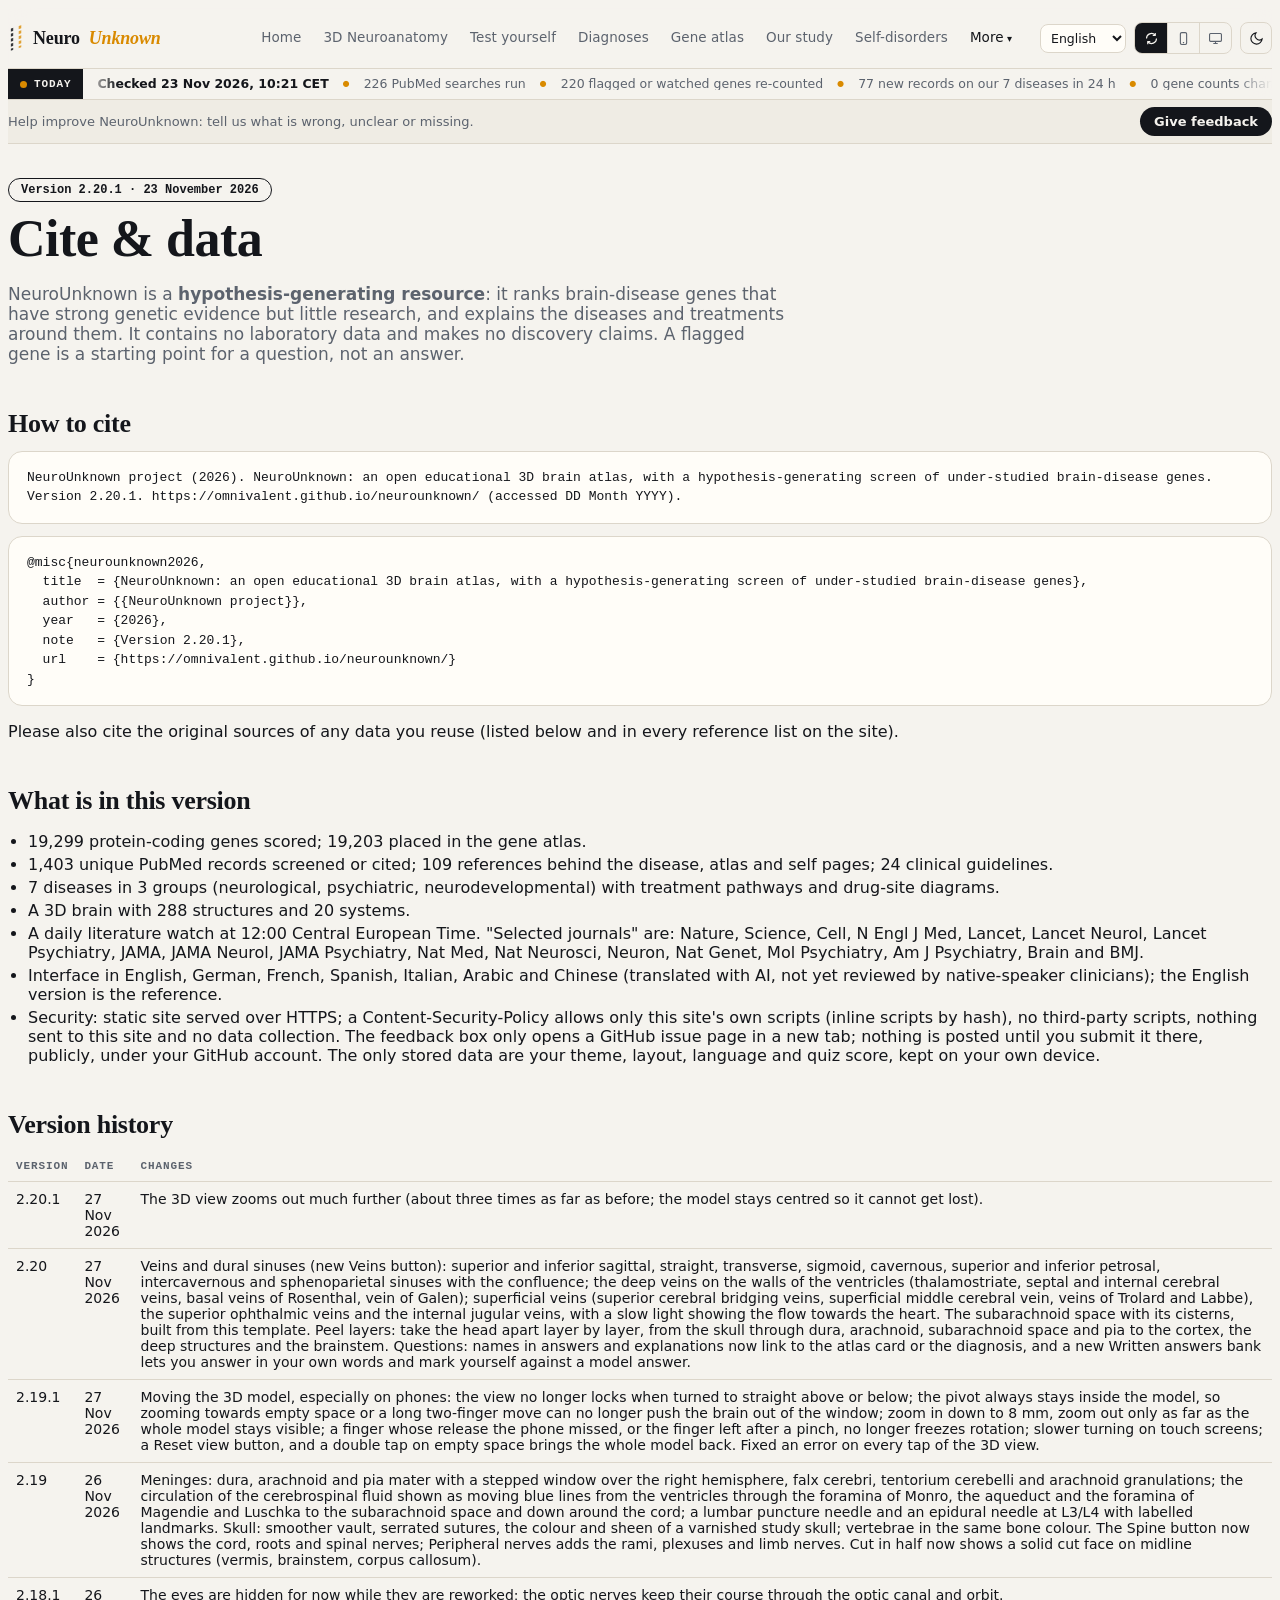
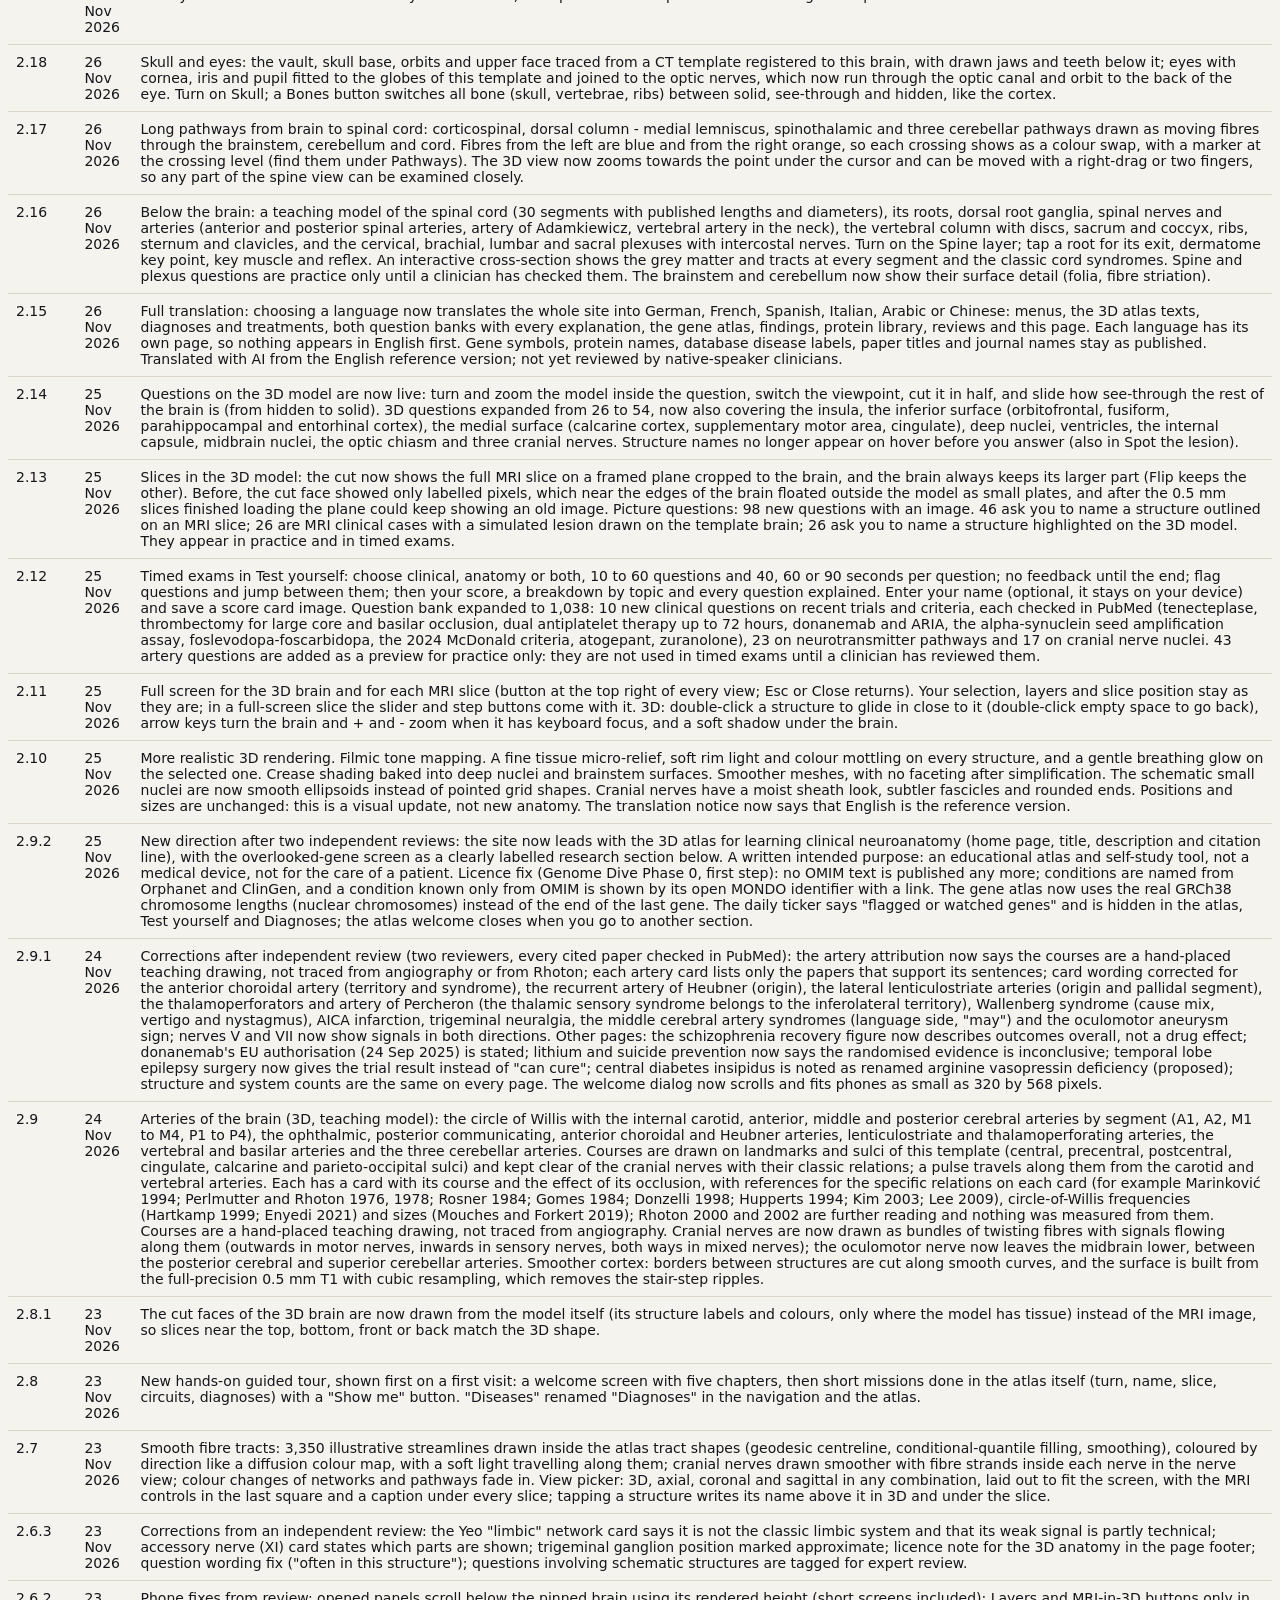
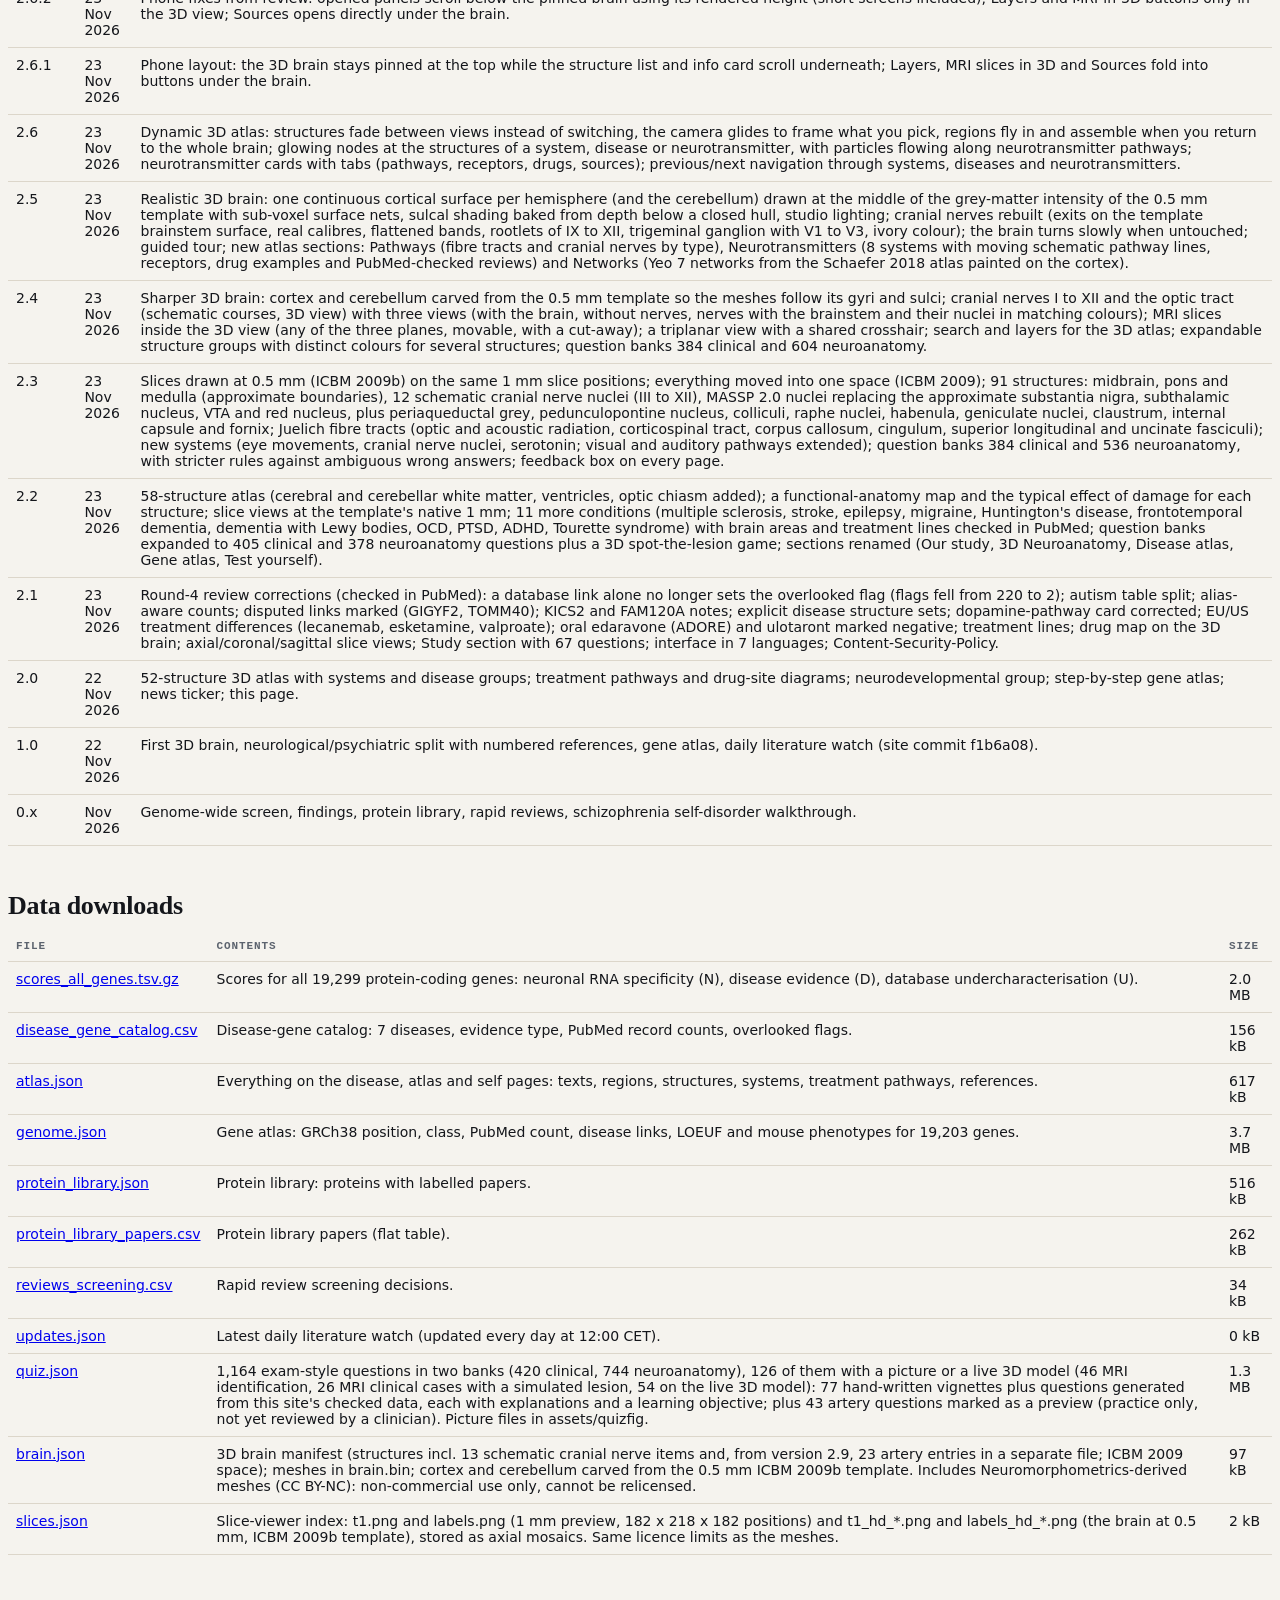
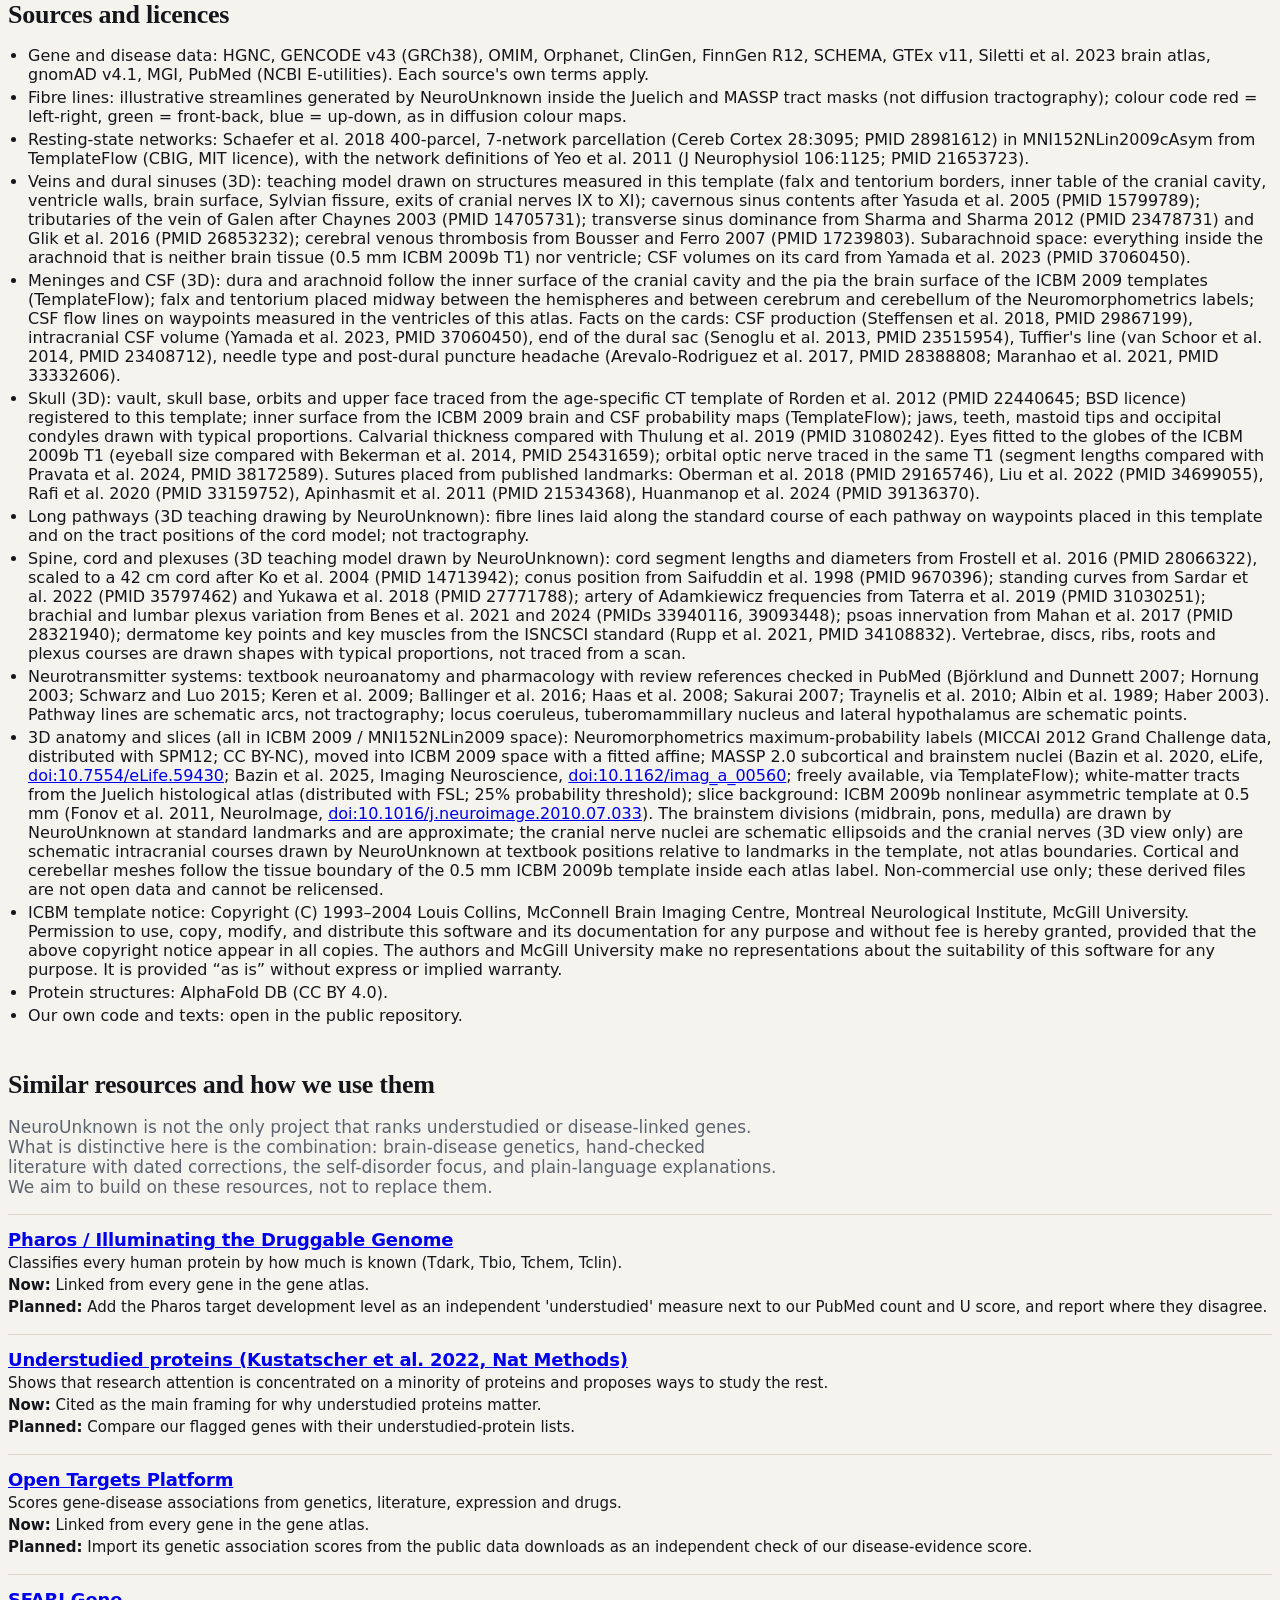
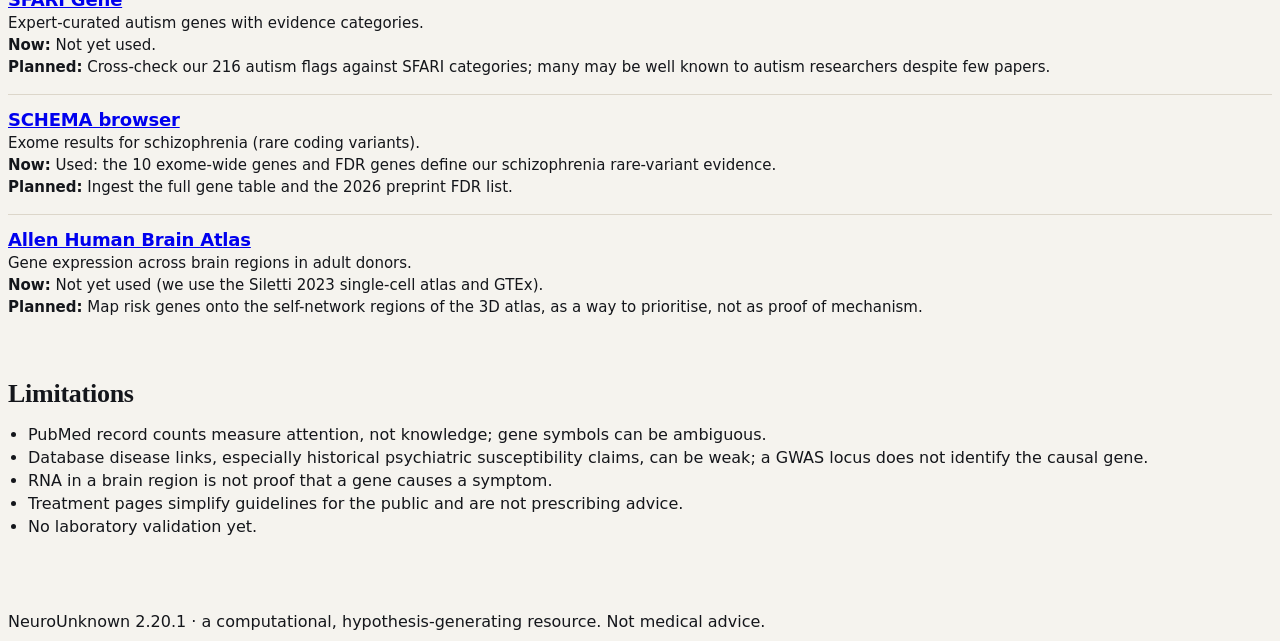
==== commit d2fe5387: "v2.20.1: zoom out much further in the 3D view Co-Authored-By: Claude Opus 5.5 <noreply@anthropic.com" ====
--- a/cite.html
+++ b/cite.html
@@ -50,17 +50,17 @@
  <div class="hdr-tools"><div class="layout-seg" role="group" aria-label="Page layout"><button type="button" data-layout-set="auto" title="Layout: auto" aria-label="Layout: auto"><svg viewBox="0 0 24 24" width="15" height="15" fill="none" stroke="currentColor" stroke-width="1.8" aria-hidden="true"><path d="M4 12a8 8 0 0 1 13.7-5.6M20 12a8 8 0 0 1-13.7 5.6"/><path d="M18 3v4h-4M6 21v-4h4"/></svg></button><button type="button" data-layout-set="phone" title="Layout: phone" aria-label="Layout: phone"><svg viewBox="0 0 24 24" width="15" height="15" fill="none" stroke="currentColor" stroke-width="1.8" aria-hidden="true"><rect x="7" y="2.5" width="10" height="19" rx="2.2"/><path d="M11 18.5h2"/></svg></button><button type="button" data-layout-set="desktop" title="Layout: desktop" aria-label="Layout: desktop"><svg viewBox="0 0 24 24" width="15" height="15" fill="none" stroke="currentColor" stroke-width="1.8" aria-hidden="true"><rect x="2.5" y="4" width="19" height="12.5" rx="1.6"/><path d="M8.5 20h7M12 16.5V20"/></svg></button></div><button class="theme-btn" id="themeBtn" type="button" aria-label="Switch theme"></button></div>
 </div><div class="ticker" id="nuTicker"><a class="tk-live" href="index.html#/">Today</a><div class="tk-track"><div class="tk-run" id="nuTickerRun">Daily literature watch: every day at 12:00 Central European Time we re-check PubMed for our genes and diseases.</div></div></div></header><div class="fb-bar" id="nuFb"><div class="wrap fb-row"><span class="fb-t">Help improve NeuroUnknown: tell us what is wrong, unclear or missing.</span><button type="button" class="fb-btn" id="fbOpen" aria-expanded="false" aria-controls="fbPanel">Give feedback</button></div><div class="wrap fb-panel" id="fbPanel" hidden><label class="fb-l" for="fbText">Your feedback</label><textarea id="fbText" rows="4" maxlength="2000" placeholder="What is wrong, unclear or missing? If something is incorrect, what should it say (with a source if you have one)?"></textarea><div class="fb-sel"><label class="fb-l">How useful is this page? <select id="fbRate"><option value="">Choose</option><option>5 - Very useful</option><option>4 - Useful</option><option>3 - OK</option><option>2 - Not very useful</option><option>1 - Not useful</option></select></label><label class="fb-l">You are (optional) <select id="fbRole"><option value="">Choose</option><option>Medical student</option><option>Physician</option><option>Researcher</option><option>Other student</option><option>Patient or family member</option><option>Other</option></select></label></div><p class="fb-note">Your feedback opens as a <b>public</b> GitHub issue (a free GitHub account is needed); you can review it before posting. Please do not include personal, health or patient information.</p><div class="fb-act"><button type="button" class="fb-btn" id="fbSend">Continue on GitHub &rarr;</button><button type="button" class="fb-x" id="fbCancel">Cancel</button></div></div></div>
 <main class="wrap">
-<span class="ver">Version 2.20 &middot; 23 November 2026</span>
+<span class="ver">Version 2.20.1 &middot; 23 November 2026</span>
 <h1>Cite &amp; data</h1>
 <p class="lede">NeuroUnknown is a <b>hypothesis-generating resource</b>: it ranks brain-disease genes that have strong genetic evidence but little research, and explains the diseases and treatments around them. It contains no laboratory data and makes no discovery claims. A flagged gene is a starting point for a question, not an answer.</p>
 
 <h2>How to cite</h2>
-<div class="box"><pre>NeuroUnknown project (2026). NeuroUnknown: an open educational 3D brain atlas, with a hypothesis-generating screen of under-studied brain-disease genes. Version 2.20. https://omnivalent.github.io/neurounknown/ (accessed DD Month YYYY).</pre></div>
+<div class="box"><pre>NeuroUnknown project (2026). NeuroUnknown: an open educational 3D brain atlas, with a hypothesis-generating screen of under-studied brain-disease genes. Version 2.20.1. https://omnivalent.github.io/neurounknown/ (accessed DD Month YYYY).</pre></div>
 <div class="box"><pre>@misc{neurounknown2026,
   title  = {NeuroUnknown: an open educational 3D brain atlas, with a hypothesis-generating screen of under-studied brain-disease genes},
   author = {{NeuroUnknown project}},
   year   = {2026},
-  note   = {Version 2.20},
+  note   = {Version 2.20.1},
   url    = {https://omnivalent.github.io/neurounknown/}
 }</pre></div>
 <p>Please also cite the original sources of any data you reuse (listed below and in every reference list on the site).</p>
@@ -78,6 +78,7 @@
 
 <h2>Version history</h2>
 <div class="tw"><table><tr><th>Version</th><th>Date</th><th>Changes</th></tr>
+<tr><td>2.20.1</td><td>27 Nov 2026</td><td>The 3D view zooms out much further (about three times as far as before; the model stays centred so it cannot get lost).</td></tr>
 <tr><td>2.20</td><td>27 Nov 2026</td><td>Veins and dural sinuses (new Veins button): superior and inferior sagittal, straight, transverse, sigmoid, cavernous, superior and inferior petrosal, intercavernous and sphenoparietal sinuses with the confluence; the deep veins on the walls of the ventricles (thalamostriate, septal and internal cerebral veins, basal veins of Rosenthal, vein of Galen); superficial veins (superior cerebral bridging veins, superficial middle cerebral vein, veins of Trolard and Labbe), the superior ophthalmic veins and the internal jugular veins, with a slow light showing the flow towards the heart. The subarachnoid space with its cisterns, built from this template. Peel layers: take the head apart layer by layer, from the skull through dura, arachnoid, subarachnoid space and pia to the cortex, the deep structures and the brainstem. Questions: names in answers and explanations now link to the atlas card or the diagnosis, and a new Written answers bank lets you answer in your own words and mark yourself against a model answer.</td></tr>
 <tr><td>2.19.1</td><td>27 Nov 2026</td><td>Moving the 3D model, especially on phones: the view no longer locks when turned to straight above or below; the pivot always stays inside the model, so zooming towards empty space or a long two-finger move can no longer push the brain out of the window; zoom in down to 8 mm, zoom out only as far as the whole model stays visible; a finger whose release the phone missed, or the finger left after a pinch, no longer freezes rotation; slower turning on touch screens; a Reset view button, and a double tap on empty space brings the whole model back. Fixed an error on every tap of the 3D view.</td></tr>
 <tr><td>2.19</td><td>26 Nov 2026</td><td>Meninges: dura, arachnoid and pia mater with a stepped window over the right hemisphere, falx cerebri, tentorium cerebelli and arachnoid granulations; the circulation of the cerebrospinal fluid shown as moving blue lines from the ventricles through the foramina of Monro, the aqueduct and the foramina of Magendie and Luschka to the subarachnoid space and down around the cord; a lumbar puncture needle and an epidural needle at L3/L4 with labelled landmarks. Skull: smoother vault, serrated sutures, the colour and sheen of a varnished study skull; vertebrae in the same bone colour. The Spine button now shows the cord, roots and spinal nerves; Peripheral nerves adds the rami, plexuses and limb nerves. Cut in half now shows a solid cut face on midline structures (vermis, brainstem, corpus callosum).</td></tr>
@@ -143,7 +144,7 @@
 <li>No laboratory validation yet.</li>
 </ul>
 </main>
-<footer class="site"><div class="wrap">NeuroUnknown 2.20 &middot; a computational, hypothesis-generating resource. Not medical advice.</div></footer>
+<footer class="site"><div class="wrap">NeuroUnknown 2.20.1 &middot; a computational, hypothesis-generating resource. Not medical advice.</div></footer>
 <script>
 (function(){ var o=document.getElementById('fbOpen'), p=document.getElementById('fbPanel'); if(!o||!p) return;
  function tog(show){ p.hidden=!show; o.setAttribute('aria-expanded',show); if(show) document.getElementById('fbText').focus(); }
